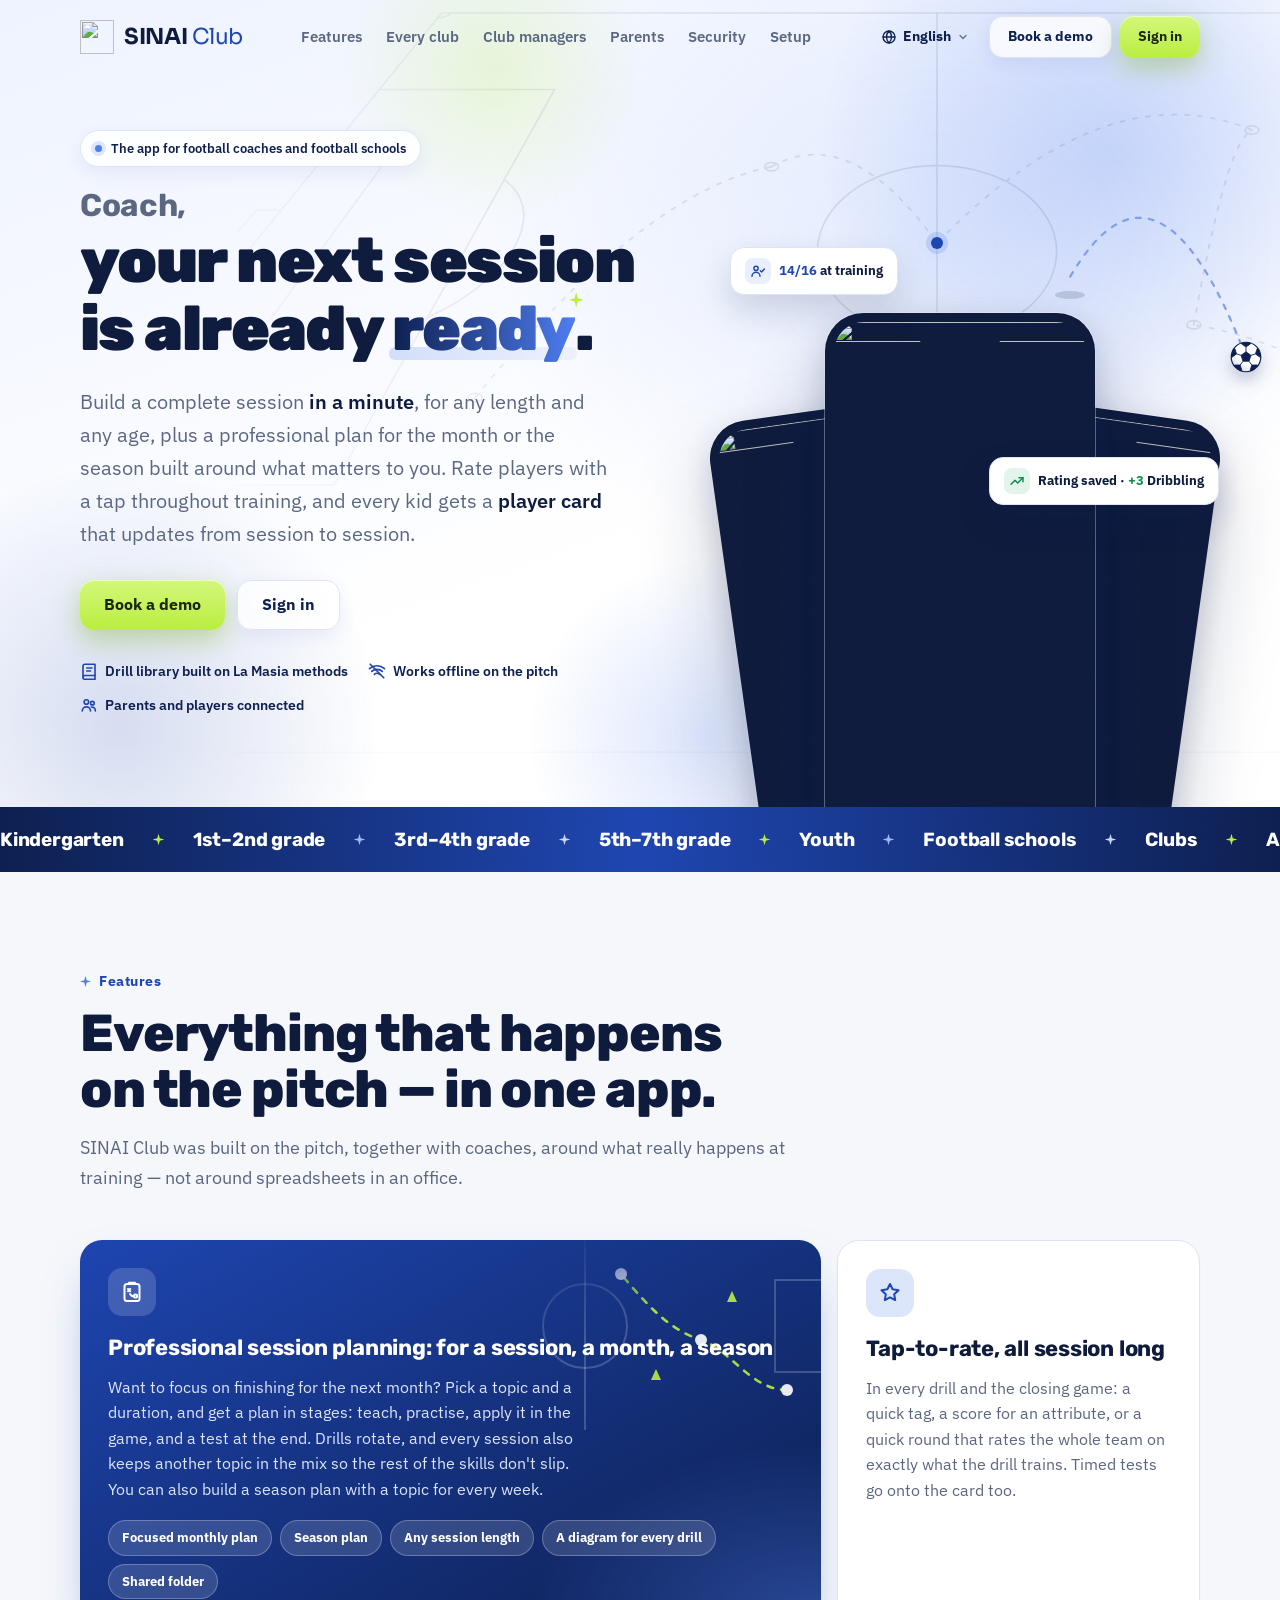
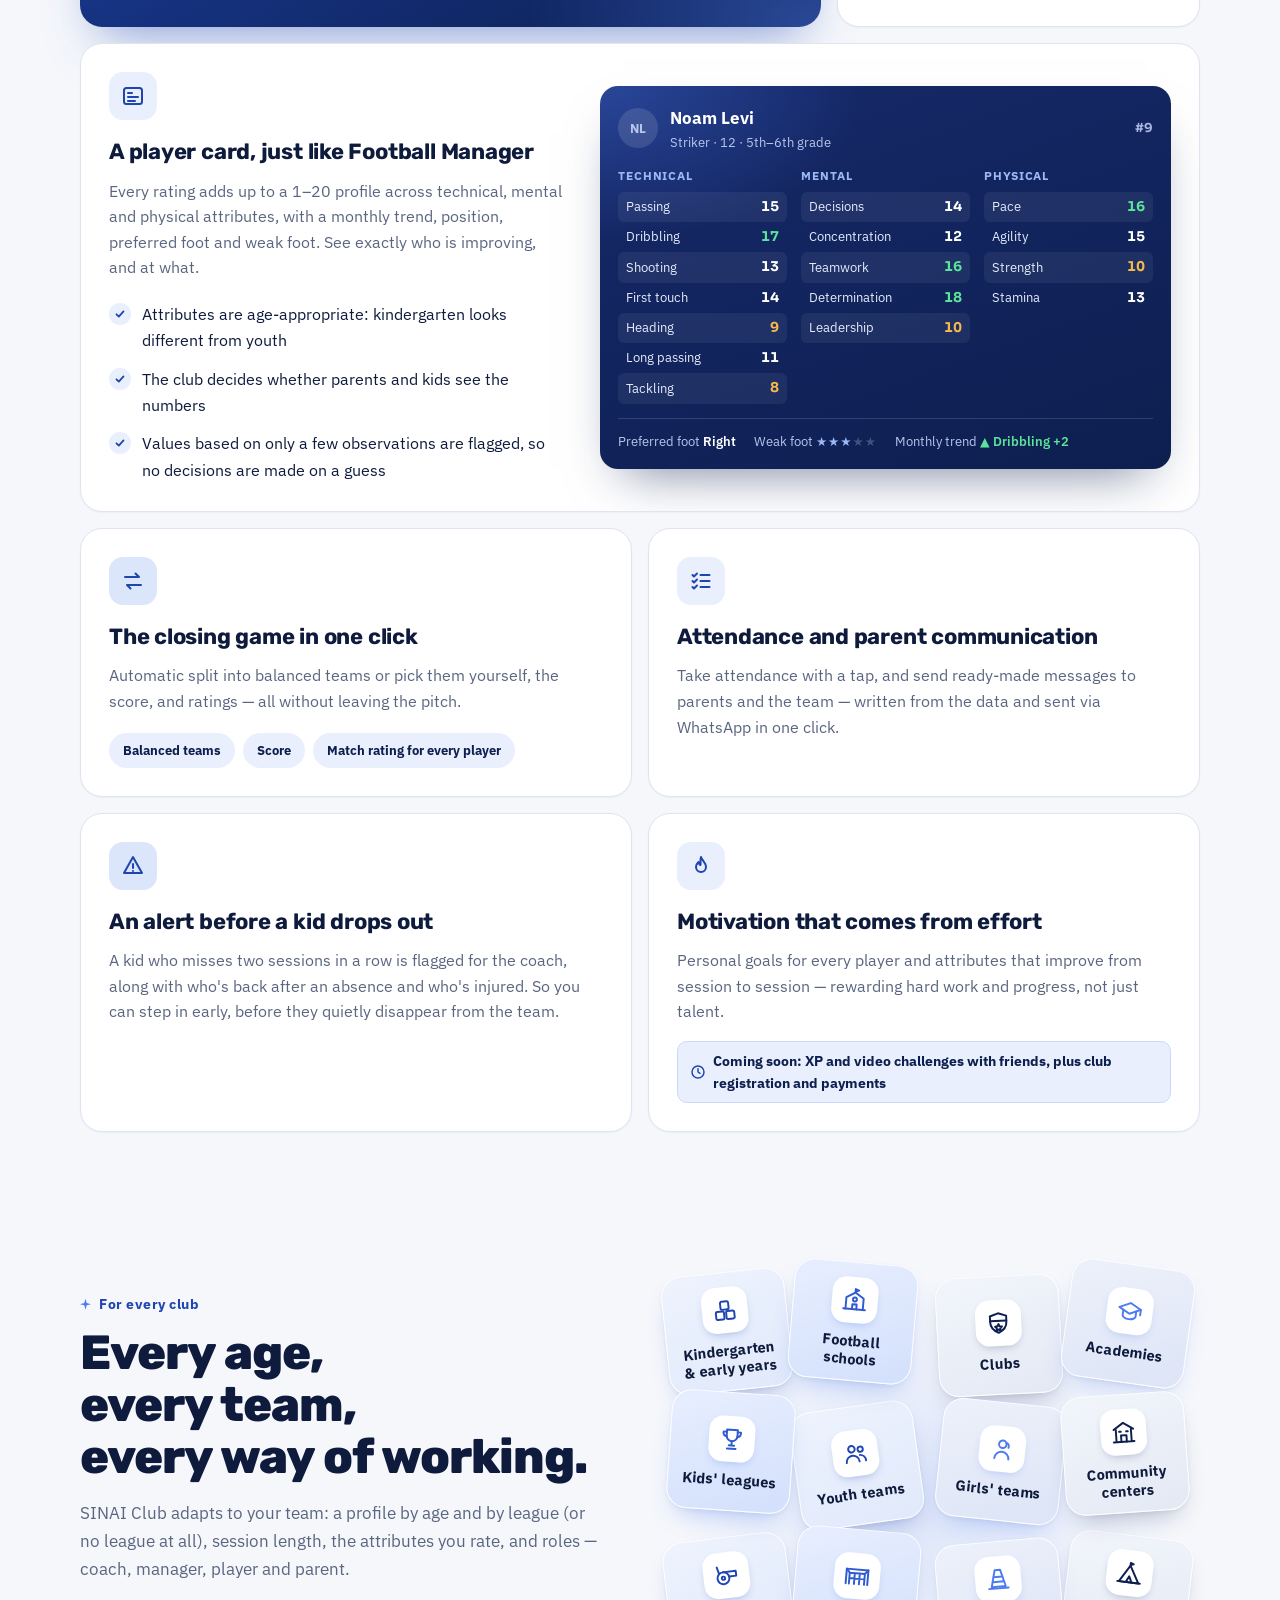
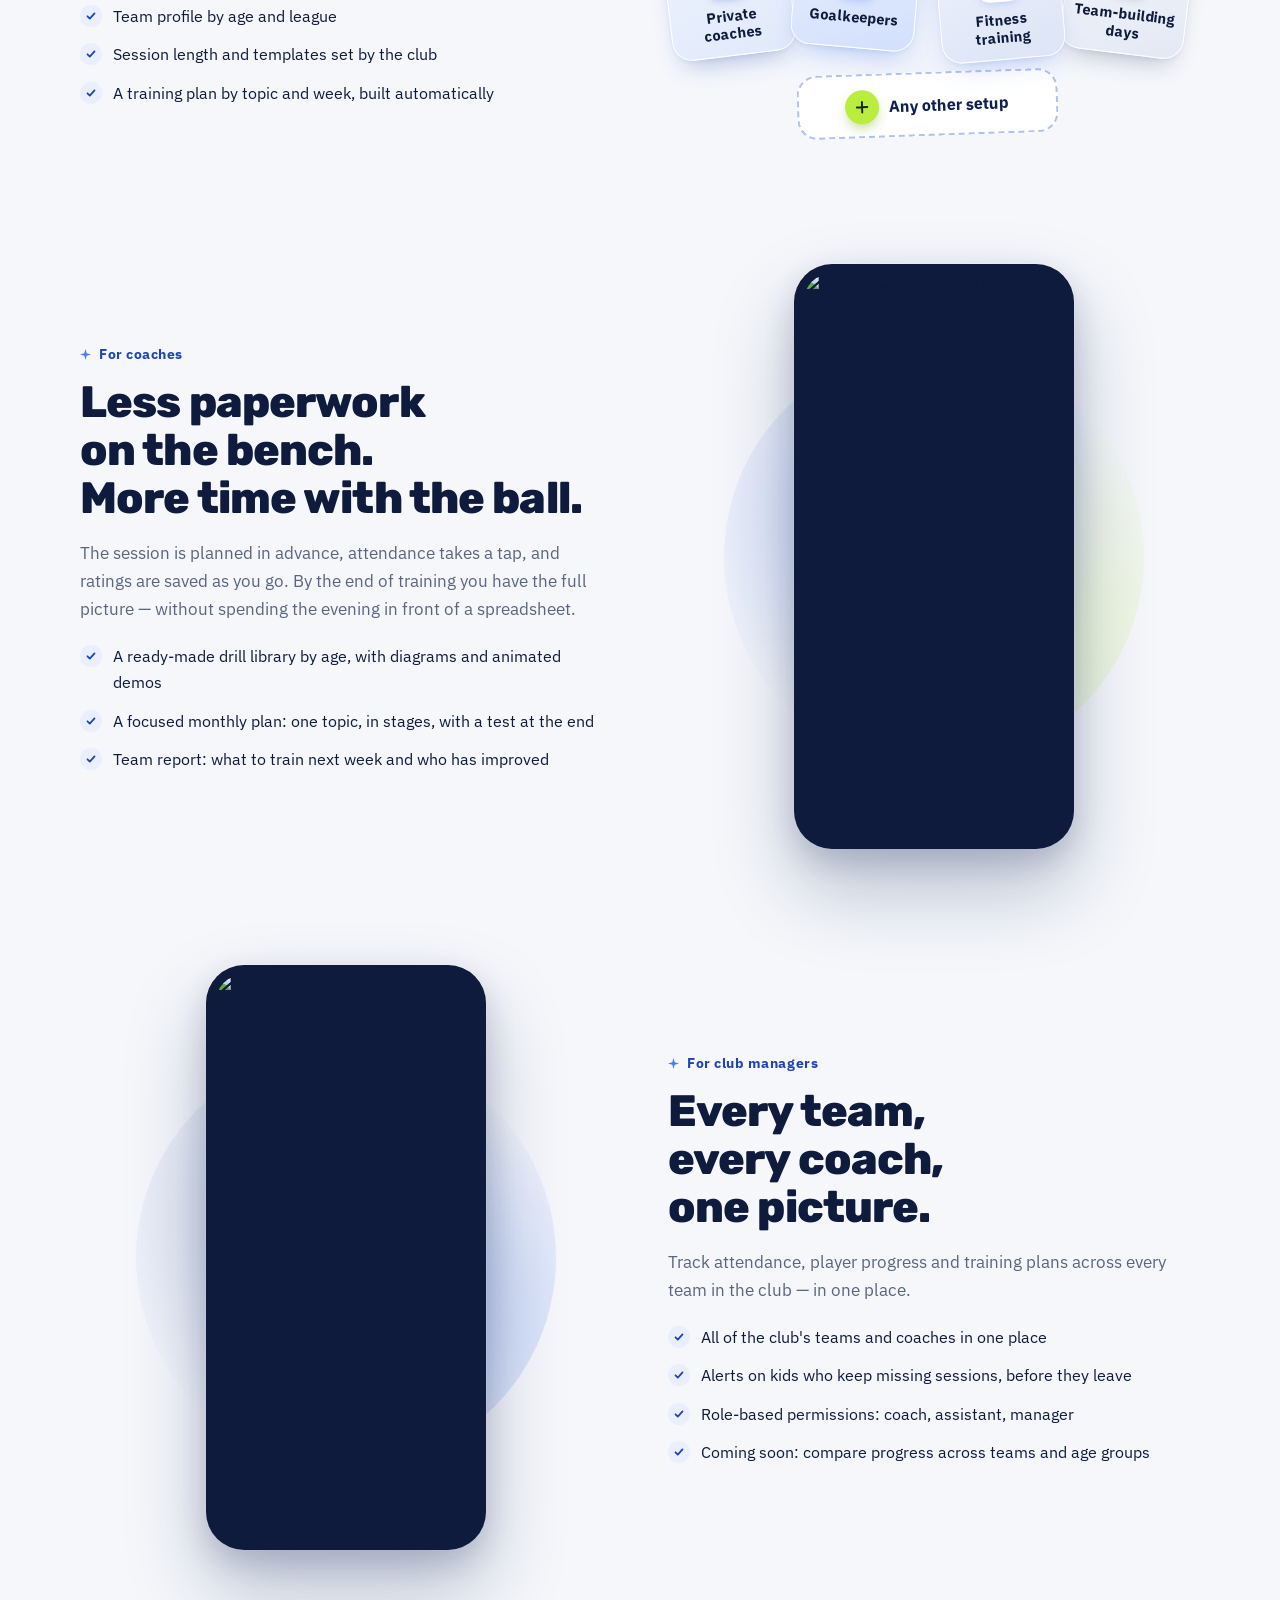
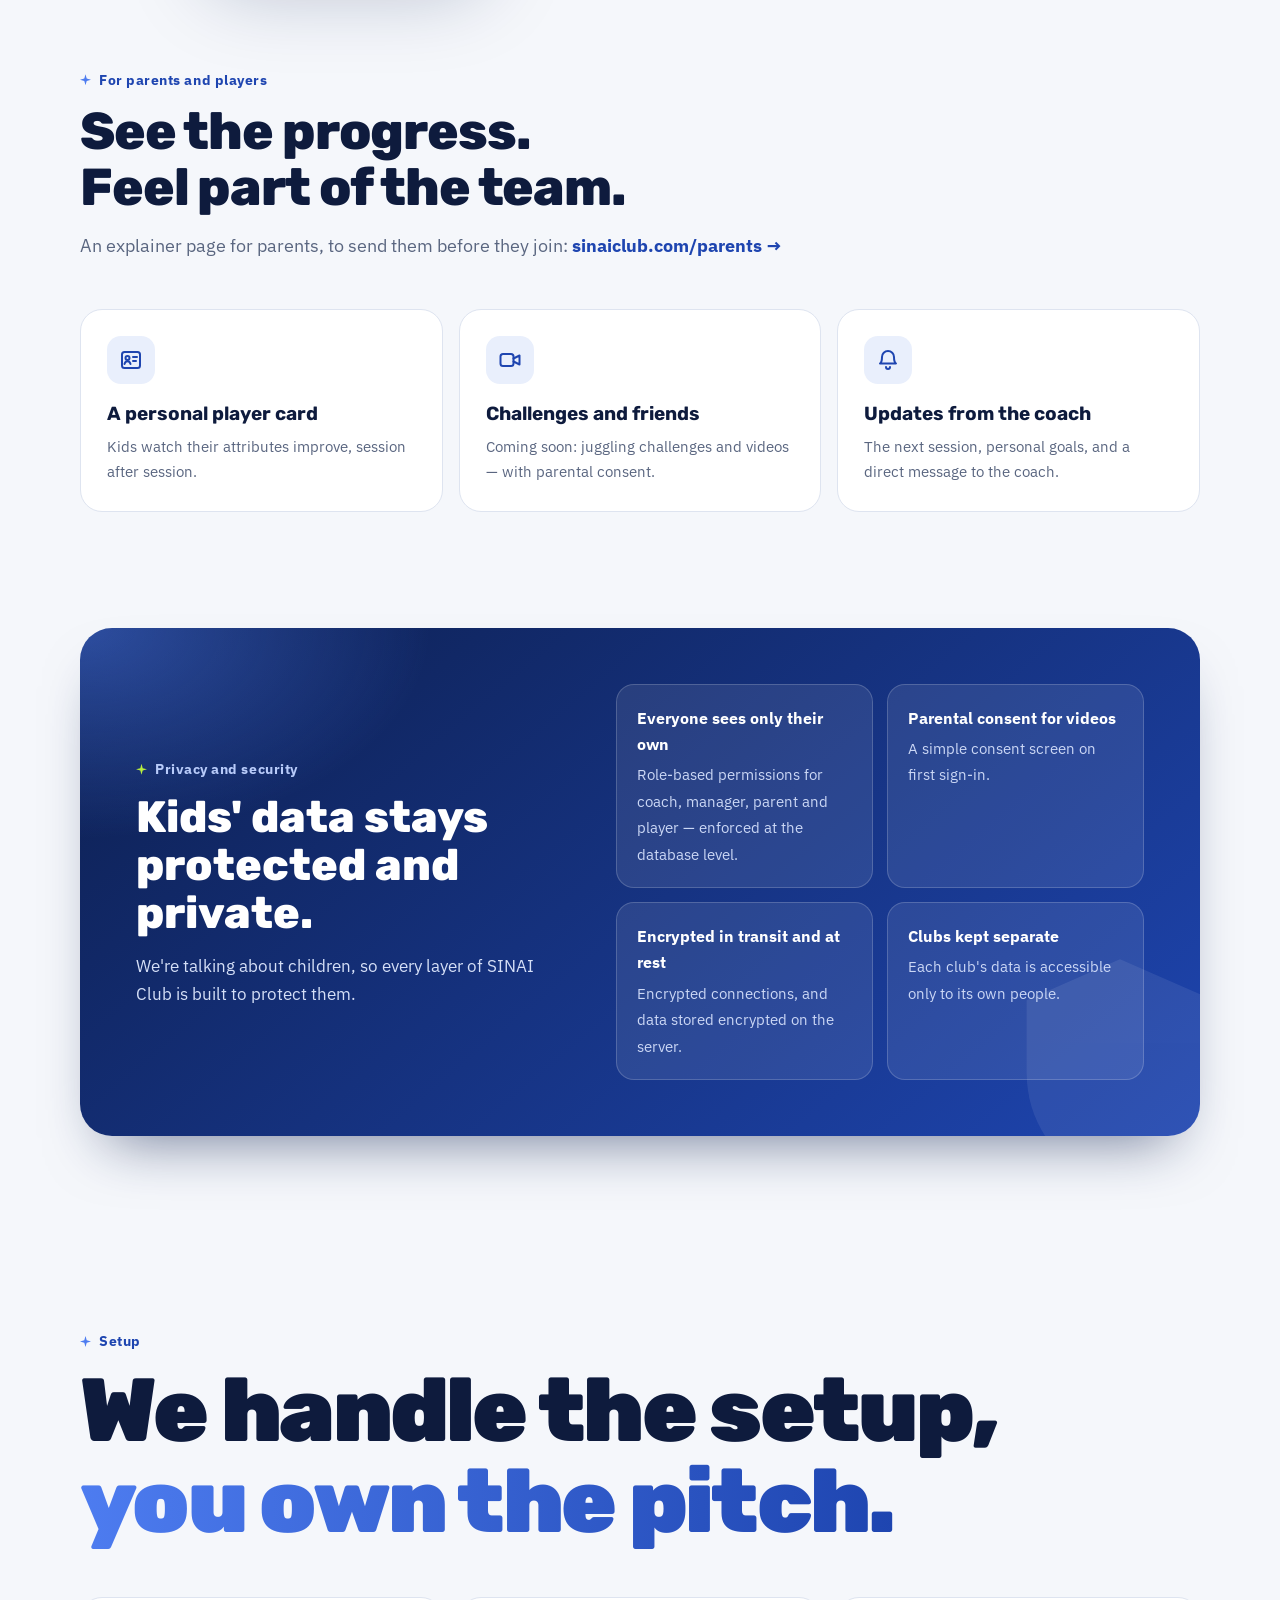
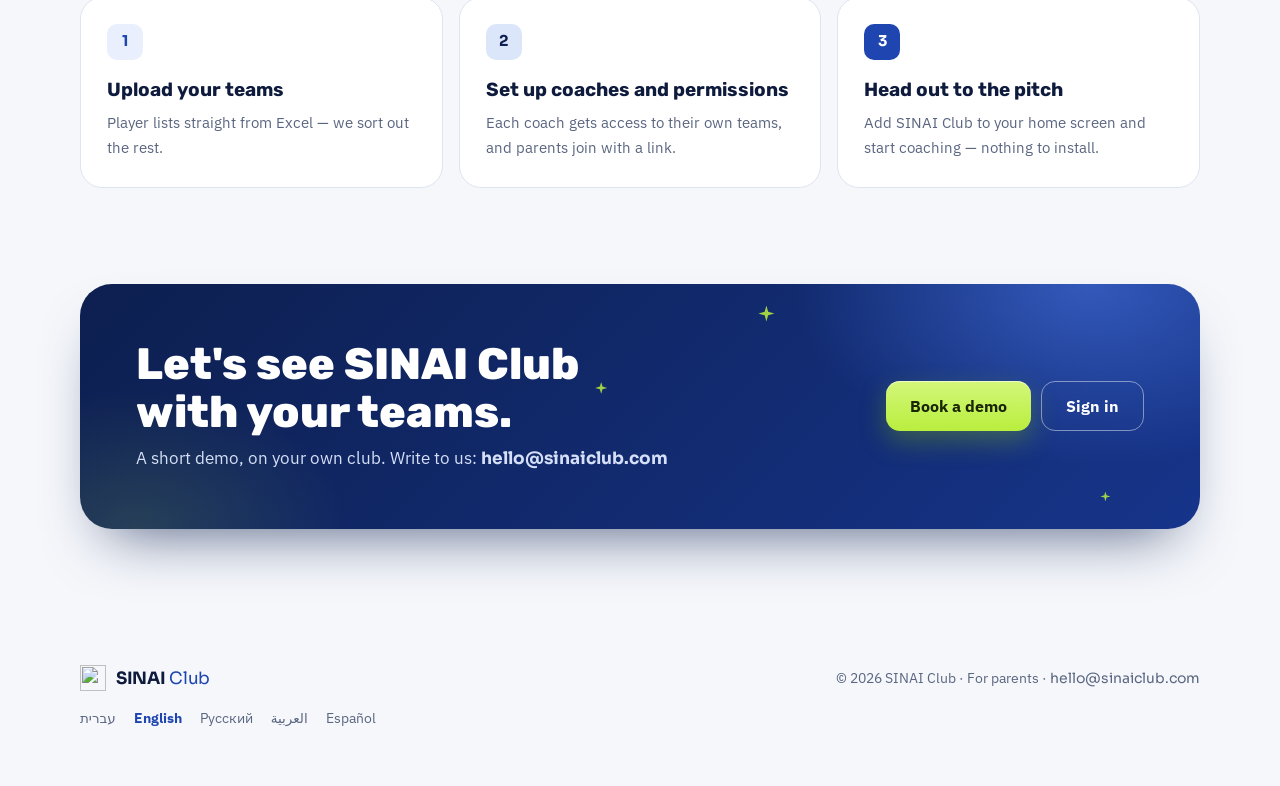
==== index.html @ ce800a6a "Hero: signature pitch background (faint pitch lines + pass arcs, centre-spot focal dot, grain) - ass" ====
<!doctype html>
<html lang="he" dir="rtl">
<head>
<meta charset="utf-8">
<meta name="viewport" content="width=device-width,initial-scale=1,viewport-fit=cover">
<title>SINAI Club — האפליקציה של מאמני הכדורגל</title>
<meta name="description" content="SINAI Club למאמני כדורגל, בתי ספר לכדורגל ומועדונים: אימון מלא בדקה, תוכנית מקצועית לחודש או לעונה, דירוג שחקנים בהקשה לאורך כל האימון וכרטיס שחקן בסגנון Football Manager.">
<meta name="theme-color" content="#1E45B0">
<link rel="alternate" hreflang="he" href="https://sinaiclub.com/">
<link rel="alternate" hreflang="en" href="https://sinaiclub.com/en/">
<link rel="alternate" hreflang="ru" href="https://sinaiclub.com/ru/">
<link rel="alternate" hreflang="ar" href="https://sinaiclub.com/ar/">
<link rel="alternate" hreflang="es" href="https://sinaiclub.com/es/">
<link rel="alternate" hreflang="x-default" href="https://sinaiclub.com/">
<link rel="icon" type="image/svg+xml" href="assets/icon.svg">
<link rel="icon" type="image/png" sizes="32x32" href="assets/favicon-32.png">
<link rel="apple-touch-icon" href="assets/apple-touch-icon.png">
<meta property="og:title" content="SINAI Club — האפליקציה של מאמני הכדורגל">
<meta property="og:description" content="אימון מלא בדקה ותוכנית מקצועית לחודש או לעונה, דירוג שחקנים בהקשה לאורך כל האימון, וכרטיס שחקן בסגנון Football Manager — באפליקציה אחת שעובדת גם במגרש.">
<meta property="og:image" content="https://sinaiclub.com/assets/apple-touch-icon.png">
<meta property="og:url" content="https://sinaiclub.com/">
<meta property="og:locale" content="he_IL">
<meta property="og:locale:alternate" content="en_US">
<meta property="og:locale:alternate" content="ru_RU">
<meta property="og:locale:alternate" content="ar_AR">
<meta property="og:locale:alternate" content="es_ES">
<script>
/* returning users go straight into the app */
(function(){try{
  if(location.hash==='#site')return;
  /* links made by the app before it moved to /app/ (parent invites ?t=…, password-reset / sign-in links) keep working */
  if(/[?&]t=/.test(location.search)||/(access_token|type=recovery|error_code)=?/.test(location.hash)){window.__scApp=1;location.replace('/app/'+location.search+location.hash);return;}
  var s=window.matchMedia&&window.matchMedia('(display-mode: standalone)').matches;
  /* the key the app's login (Supabase) keeps while someone is signed in */
  if(s||localStorage.getItem('sb-eidcnukgvmdgwmbewfgb-auth-token')||localStorage.getItem('sc.dev')){window.__scApp=1;location.replace('/app/');}
}catch(e){}})();
document.documentElement.className+=' js';
</script>
<script id="lang-auto">
/* language: a saved choice (sg-lang) wins; otherwise the first supported browser language, with English in Israel shown in Hebrew; no match → Hebrew in Israel, English elsewhere (skipped when already heading into the app) */
if(!window.__scApp)(function(H,P){var s=null;try{s=localStorage.getItem('sg-lang')}catch(e){}function il(){try{return Intl.DateTimeFormat().resolvedOptions().timeZone==='Asia/Jerusalem'}catch(e){return false}}function pick(){var ls=navigator.languages||[navigator.language||''];for(var i=0;i<ls.length;i++){var c=(ls[i]||'').slice(0,2).toLowerCase();if(c==='iw')c='he';if(P[c])return(c==='en'&&il())?'he':c}return il()?'he':'en'}var w=(s&&P[s])?s:pick();if(w!==H)location.replace(P[w]+location.search+location.hash)})('he',{he:'/',en:'/en/',ru:'/ru/',ar:'/ar/',es:'/es/'});
</script>
<link rel="preconnect" href="https://fonts.googleapis.com">
<link rel="preconnect" href="https://fonts.gstatic.com" crossorigin>
<link rel="stylesheet" href="https://fonts.googleapis.com/css2?family=IBM+Plex+Sans+Hebrew:wght@400;500;600;700&family=Rubik:wght@500;700;800;900&family=Sora:wght@400;700&display=swap">
<style>
/* Team Blue: light hero with a pass-and-settle football over faint pitch lines → navy marquee → light bento → tossed team tiles → deep-blue security → navy close with lime CTA */
:root{
 --deep:#0D1F4F;--pri:#1E45B0;--bri:#4D7CF0;--tint:#E9EFFC;--sky:#DCE6FB;
 --lime:#B9EE3E;--lime-ink:#1A2606;--lime-d:#8FC21E;
 --up:#138A4E;
 --bg:#F5F7FB;--sur:#fff;--line:#DEE4F0;--head:#0E1B3D;--ink:#0E1B3D;--mut:#5A6680;
 --star:polygon(50% 0,61% 39%,100% 50%,61% 61%,50% 100%,39% 61%,0 50%,39% 39%);
 --display:'Rubik','IBM Plex Sans Hebrew',system-ui,sans-serif;--body:'IBM Plex Sans Hebrew',system-ui,sans-serif;--brand:'Sora',system-ui,sans-serif;
}
*{box-sizing:border-box}
html{scroll-behavior:smooth;overflow-x:clip}
body{margin:0;background:var(--bg);color:var(--ink);font-family:var(--body);line-height:1.65;-webkit-font-smoothing:antialiased;overflow-x:clip}
a{color:inherit;text-decoration:none}
img{max-width:100%}
.wrap{max-width:1160px;margin:0 auto;padding-inline:20px}
h1,h2,h3{font-family:var(--display);text-wrap:balance;margin:0;color:var(--head)}
.brand{display:inline-flex;align-items:center;gap:10px;direction:ltr}
.brand img{width:34px;height:34px}
.word{font-family:var(--brand);font-size:22px;letter-spacing:-.3px;line-height:1;color:var(--head);white-space:nowrap}
.word b{font-weight:700}.word span{font-weight:400;color:var(--pri)}
/* buttons */
.btn{position:relative;overflow:hidden;display:inline-flex;align-items:center;justify-content:center;gap:8px;height:50px;padding:0 24px;border-radius:14px;font-weight:700;font-size:15.5px;border:none;cursor:pointer;transition:transform .18s,box-shadow .18s,background .18s;font-family:var(--body);white-space:nowrap}
.btn:hover{transform:translateY(-2px)}
.btn:focus-visible{outline:3px solid var(--bri);outline-offset:3px}
.btn-lime{background:linear-gradient(180deg,#D3F77A,var(--lime));color:var(--lime-ink);box-shadow:0 10px 26px rgba(120,170,20,.38),inset 0 1px 0 rgba(255,255,255,.6)}
.btn-lime:hover{box-shadow:0 14px 32px rgba(120,170,20,.48),inset 0 1px 0 rgba(255,255,255,.6)}
.btn-lime::after{content:"";position:absolute;top:0;bottom:0;width:46%;left:-60%;background:linear-gradient(100deg,transparent,rgba(255,255,255,.7),transparent);transform:skewX(-18deg);animation:sheen 4.6s ease-in-out 1.2s infinite}
@keyframes sheen{0%{left:-60%}28%,100%{left:130%}}
.btn-ghost{background:rgba(255,255,255,.78);color:var(--deep);border:1px solid var(--line);box-shadow:0 6px 18px rgba(30,69,176,.08);backdrop-filter:blur(6px)}
.btn-ghost:hover{border-color:#BFCDEB}
.btn-pri{background:var(--pri);color:#fff;box-shadow:0 8px 20px rgba(30,69,176,.3)}
.btn-line{background:transparent;color:#fff;border:1px solid rgba(255,255,255,.45)}
.btn-line:hover{background:rgba(255,255,255,.1)}
/* nav */
nav{position:absolute;top:0;left:0;right:0;z-index:30}
nav .wrap{display:flex;align-items:center;justify-content:space-between;height:74px;gap:16px}
.links{display:flex;gap:24px;font-size:14.5px;font-weight:600;color:var(--mut)}
.links a{transition:color .15s;white-space:nowrap}.links a:hover{color:var(--pri)}
nav .btn{height:42px;padding:0 18px;font-size:14px}
/* hero */
.hero{position:relative;background:linear-gradient(160deg,#EEF3FF 0%,#FFFFFF 62%);color:var(--ink);padding:130px 0 0;overflow:hidden;isolation:isolate}
.blob{position:absolute;border-radius:50%;pointer-events:none;z-index:0;will-change:transform}
.blob.k1{width:620px;height:620px;left:-140px;top:-160px;background:radial-gradient(circle,rgba(77,124,240,.26),rgba(77,124,240,0) 66%);animation:driftA 22s ease-in-out infinite alternate}
.blob.k2{width:560px;height:560px;right:-160px;bottom:-200px;background:radial-gradient(circle,rgba(30,69,176,.18),rgba(30,69,176,0) 66%);animation:driftB 26s ease-in-out infinite alternate}
.blob.k3{width:380px;height:380px;left:30%;bottom:-120px;background:radial-gradient(circle,rgba(77,124,240,.2),rgba(77,124,240,0) 66%);animation:driftC 19s ease-in-out infinite alternate}
.blob.k4{width:320px;height:320px;right:26%;top:-90px;background:radial-gradient(circle,rgba(185,238,62,.2),rgba(185,238,62,0) 66%);animation:driftB 24s ease-in-out infinite alternate-reverse}
@keyframes driftA{to{transform:translate(120px,80px) scale(1.12)}}
@keyframes driftB{to{transform:translate(-110px,-70px) scale(1.08)}}
@keyframes driftC{to{transform:translate(90px,-90px) scale(1.15)}}
.fx{position:absolute;inset:0;pointer-events:none;z-index:1;overflow:hidden}
.hero .wrap{position:relative;z-index:2;display:grid;grid-template-columns:1.12fr .88fr;gap:30px;align-items:end}
.eyebrow{display:inline-flex;align-items:center;gap:9px;background:rgba(255,255,255,.85);border:1px solid var(--line);color:var(--deep);font-weight:600;font-size:13px;padding:7px 14px;border-radius:99px;box-shadow:0 6px 18px rgba(30,69,176,.08)}
.eyebrow i{width:7px;height:7px;border-radius:50%;background:var(--bri);box-shadow:0 0 0 4px rgba(77,124,240,.18);flex:none}
.hero h1{font-size:clamp(30px,4.9vw,64px);line-height:1.08;letter-spacing:-.025em;font-weight:900;margin:22px 0 20px}
.hero h1 .l1{display:block;font-size:.5em;font-weight:700;color:var(--mut);letter-spacing:-.01em;margin-bottom:.12em}
.hero h1 .l2{display:block;white-space:nowrap}
.hero h1 em{font-style:normal;position:relative;white-space:nowrap;display:inline-block;background:linear-gradient(90deg,var(--deep),var(--bri));-webkit-background-clip:text;background-clip:text;color:transparent;padding-bottom:.04em}
.hero h1 em::after{content:"";position:absolute;inset-inline:-.04em;bottom:.08em;height:.2em;background:linear-gradient(90deg,#C9D7F8,var(--tint));opacity:.8;border-radius:6px;z-index:-1}
.hero h1 em::before{content:"";position:absolute;width:.24em;height:.24em;top:-.04em;left:-.14em;background:var(--lime);clip-path:var(--star);animation:tw 2.4s ease-in-out infinite}
.lead{font-size:clamp(17px,1.6vw,20px);color:var(--mut);max-width:540px;margin:0 0 30px}
.lead b{color:var(--head);font-weight:600}
.ctas{display:flex;gap:12px;flex-wrap:wrap}
.hero-copy{padding-bottom:90px;min-width:0}
.trust{display:flex;gap:12px 20px;flex-wrap:wrap;margin-top:30px;color:var(--deep);font-size:13.5px;font-weight:600}
.trust span{display:inline-flex;align-items:center;gap:7px}
.phones{position:relative;height:600px;min-width:0}
.phone{position:absolute;width:250px;border-radius:38px;padding:9px;background:var(--head);box-shadow:0 40px 80px rgba(13,31,79,.26),0 12px 30px rgba(13,31,79,.16),0 0 0 1px rgba(255,255,255,.4)}
.phone img{display:block;width:100%;border-radius:30px;aspect-ratio:390/844;object-fit:cover;object-position:top}
.phone::before{content:"";position:absolute;top:17px;left:50%;transform:translateX(-50%);width:80px;height:20px;border-radius:12px;background:var(--head);z-index:2}
.p1{left:50%;transform:translateX(-50%);bottom:-70px;z-index:3;width:270px}
.p2{left:4%;bottom:-120px;transform:rotate(-8deg);z-index:2}
.p3{right:2%;bottom:-120px;transform:rotate(8deg);z-index:2}
.tag{position:absolute;z-index:4;background:#fff;color:var(--head);border-radius:14px;padding:10px 14px;box-shadow:0 16px 34px rgba(13,31,79,.16);border:1px solid var(--line);font-size:13px;font-weight:700;display:flex;align-items:center;gap:8px;white-space:nowrap;animation:bob 6s ease-in-out infinite}
.tag .ti{width:26px;height:26px;border-radius:8px;display:flex;align-items:center;justify-content:center;flex:none}
.tag b{color:var(--pri)}.tag b.up{color:var(--up)}
.t1{top:40px;right:2%}.t2{top:250px;left:-4%;animation-delay:-3s}
@keyframes bob{50%{transform:translateY(-8px)}}
/* the pass: a ball arcs along a dashed route and settles */
.pass{position:absolute;z-index:5;left:-13%;top:-34px;width:240px;height:200px;pointer-events:none;transform-origin:0 0}
.pass svg.route{position:absolute;inset:0;width:240px;height:200px;overflow:visible}
.route .dash{fill:none;stroke:#7F9DE6;stroke-width:2.2;stroke-dasharray:5 8;stroke-linecap:round}
.route .trace{fill:none;stroke:var(--bri);stroke-width:2.6;stroke-linecap:round;stroke-dasharray:100;stroke-dashoffset:100;opacity:0;animation:trace 8s ease-in-out infinite}
.route .land{fill:rgba(13,31,79,.16);transform-box:fill-box;transform-origin:center;animation:land 8s ease-in-out infinite}
.route .stk{stroke:var(--lime-d);stroke-width:3;stroke-linecap:round;opacity:0}
.route .s1{animation:streak1 8s ease-out infinite}
.route .s2{animation:streak2 8s ease-out infinite}
.ball{position:absolute;left:0;top:0;width:34px;height:34px;offset-path:path('M16 184 Q 104 -46 192 104');offset-rotate:0deg;offset-distance:0%;animation:fly 8s infinite;filter:drop-shadow(0 8px 8px rgba(13,31,79,.22))}
.ball .bi{width:100%;height:100%;animation:spin 8s infinite}
.ball svg{display:block;width:100%;height:100%}
@keyframes fly{
 0%{offset-distance:0%;opacity:0;animation-timing-function:cubic-bezier(.33,.08,.42,1)}
 5%{opacity:1}
 52%{offset-distance:100%;opacity:1}
 88%{offset-distance:100%;opacity:1}
 96%,100%{offset-distance:100%;opacity:0}
}
@keyframes spin{
 0%{transform:rotate(0) translateY(0);animation-timing-function:cubic-bezier(.33,.08,.42,1)}
 52%{transform:rotate(-560deg) translateY(0);animation-timing-function:ease-out}
 58%{transform:rotate(-600deg) translateY(-12px);animation-timing-function:ease-in}
 64%{transform:rotate(-620deg) translateY(0);animation-timing-function:ease-out}
 68%{transform:rotate(-630deg) translateY(-4px);animation-timing-function:ease-in}
 72%,100%{transform:rotate(-636deg) translateY(0)}
}
@keyframes trace{0%{stroke-dashoffset:100;opacity:0;animation-timing-function:cubic-bezier(.33,.08,.42,1)}5%{opacity:.85}52%{stroke-dashoffset:0;opacity:.85}86%{opacity:.6}96%,100%{stroke-dashoffset:0;opacity:0}}
@keyframes land{0%,48%{transform:scale(.3);opacity:0}54%{transform:scale(1);opacity:1}58%{transform:scale(.75)}64%{transform:scale(1)}88%{opacity:1}96%,100%{transform:scale(1);opacity:0}}
@keyframes streak1{0%{opacity:0}3%{opacity:1}14%,100%{opacity:0}}
@keyframes streak2{0%,51%{opacity:0}54%{opacity:1}66%,100%{opacity:0}}
.sp{position:absolute;left:0;top:0;width:var(--s,10px);height:var(--s,10px);margin:calc(var(--s,10px)/-2) 0 0 calc(var(--s,10px)/-2);background:var(--c,var(--lime));opacity:0}
.sp.st{clip-path:var(--star)}
.sp.dot{border-radius:50%}
.burst .sp{animation:pop2 1.3s ease-out forwards}
@keyframes pop2{0%{opacity:0;transform:translate(0,0) scale(.2)}25%{opacity:1;transform:translate(calc(var(--dx)*.45),calc(var(--dy)*.45)) scale(1.1) rotate(40deg)}100%{opacity:0;transform:translate(var(--dx),var(--dy)) scale(.3) rotate(120deg)}}
@keyframes tw{0%,100%{transform:scale(.7) rotate(0);opacity:.7}50%{transform:scale(1.15) rotate(45deg);opacity:1}}
/* audiences marquee */
.ind{background:linear-gradient(90deg,var(--deep),var(--pri) 50%,var(--deep));color:#fff;overflow:hidden;padding:17px 0;position:relative}
.marq{display:flex;width:max-content;animation:marq 48s linear infinite;font-family:var(--display);font-weight:700;font-size:19px;letter-spacing:-.01em}
.marq span{display:inline-flex;align-items:center;gap:30px;padding-inline-end:30px;white-space:nowrap}
.marq span::after{content:"";width:9px;height:9px;background:var(--lime);clip-path:var(--star);transform:scale(1.3)}
.marq span:nth-child(3n+2)::after{background:#9DB8F7}
.marq span:nth-child(3n)::after{background:#C9D7F8}
@keyframes marq{to{transform:translateX(50%)}}
/* sections */
section{padding:96px 0}
.sh{max-width:720px;margin:0 0 48px}
.sh.c{text-align:center;margin-inline:auto}
.kicker{display:inline-flex;align-items:center;gap:8px;color:var(--pri);font-weight:700;font-size:13.5px;letter-spacing:.04em;margin-bottom:12px}
.kicker::before{content:"";width:11px;height:11px;background:var(--bri);clip-path:var(--star);animation:tw 3s ease-in-out infinite}
.sh h2{font-size:clamp(32px,4.4vw,52px);line-height:1.08;letter-spacing:-.022em;font-weight:800;margin-bottom:16px}
.sh p{color:var(--mut);font-size:18px;margin:0}
/* bento */
.bento{display:grid;grid-template-columns:repeat(6,1fr);gap:16px}
.b{background:var(--sur);border:1px solid var(--line);border-radius:22px;padding:28px;position:relative;overflow:hidden;min-width:0;transition:transform .25s,box-shadow .25s;box-shadow:0 1px 2px rgba(13,31,79,.04)}
.b:hover{transform:translateY(-4px);box-shadow:0 22px 44px -18px rgba(30,69,176,.28)}
.b h3{font-size:22px;letter-spacing:-.01em;margin:14px 0 8px;font-weight:700}
.b p{margin:0;color:var(--mut);font-size:15.5px}
.b .ic{width:48px;height:48px;border-radius:14px;background:var(--tint);display:flex;align-items:center;justify-content:center}
.b .ic.sky{background:var(--sky)}
.b.w4{grid-column:span 4}.b.w2{grid-column:span 2}.b.w3{grid-column:span 3}
.b.feature{background:radial-gradient(420px 260px at 0% 100%,rgba(77,124,240,.45),transparent 70%),linear-gradient(150deg,var(--pri),var(--deep));color:#fff;border:none;box-shadow:0 24px 50px -20px rgba(30,69,176,.55)}
.b.feature h3{color:#fff}
.b.feature p{color:#DCE5FA}.b.feature .ic{background:rgba(255,255,255,.16)}
.pills{display:flex;gap:8px;flex-wrap:wrap;margin-top:18px;position:relative;z-index:1}
.pill{background:rgba(255,255,255,.12);border:1px solid rgba(255,255,255,.2);border-radius:99px;padding:6px 13px;font-size:13px;font-weight:700}
.b .pill{background:var(--tint);border-color:transparent;color:var(--deep)}
.b.feature .pill{background:rgba(255,255,255,.14);border-color:rgba(255,255,255,.26);color:#fff}
/* language switch */
.lang{display:inline-flex;align-items:center;gap:6px;height:42px;padding:0 12px;border-radius:12px;font-size:14px;font-weight:700;color:var(--deep);white-space:nowrap;transition:color .15s,background .15s}
.lang:hover{color:var(--pri);background:rgba(255,255,255,.7)}
.lang svg{flex:none}
.mini-pitch{position:absolute;left:0;top:0;width:300px;height:190px;opacity:.9;-webkit-mask-image:linear-gradient(200deg,transparent 0%,#000 40%);mask-image:linear-gradient(200deg,transparent 0%,#000 40%)}
.mini-pitch .ln{fill:none;stroke:rgba(255,255,255,.22);stroke-width:2}
.mini-pitch .run{fill:none;stroke:var(--lime);stroke-width:2.6;stroke-dasharray:6 8;stroke-linecap:round}
.mini-pitch .pl{fill:#fff}
.mini-pitch .cn{fill:var(--lime)}
.b.feature>*:not(.mini-pitch){position:relative;z-index:1}
.soon{display:inline-flex;align-items:center;gap:7px;margin-top:16px;background:var(--tint);color:var(--deep);border:1px solid #C9D7F8;border-radius:10px;padding:8px 12px;font-size:13.5px;font-weight:700}
.soon svg{flex:none}
.attr{margin-top:18px;border:1px solid var(--line);border-radius:14px;padding:12px 14px;display:grid;gap:9px;font-size:13.5px}
.attr div{display:grid;grid-template-columns:62px 1fr 26px 30px;align-items:center;gap:10px;font-variant-numeric:tabular-nums}
.attr .lb{color:var(--head);font-weight:600}
.attr .bar{height:8px;border-radius:99px;background:var(--tint);overflow:hidden}
.attr .bar i{display:block;height:100%;border-radius:99px;background:linear-gradient(270deg,var(--bri),var(--pri))}
.attr .v{font-family:var(--brand);font-weight:700;color:var(--head);text-align:center}
.attr .d{font-family:var(--brand);font-weight:700;color:var(--up);font-size:12.5px;direction:ltr;text-align:right}
/* fit + tossed tiles */
.fit{display:grid;grid-template-columns:1fr 1.05fr;gap:56px;align-items:center}
.fit h2{font-size:clamp(30px,4vw,48px);line-height:1.08;letter-spacing:-.02em;font-weight:800;margin-bottom:16px}
.toss{position:relative;display:grid;grid-template-columns:repeat(4,minmax(0,1fr));gap:14px 12px;padding:18px 6px}
.toss::before{content:"";position:absolute;inset:6% 4%;border-radius:40px;background:radial-gradient(closest-side,rgba(77,124,240,.14),transparent);z-index:-1}
.tile{transform:translate(var(--jx,0),var(--jy,0)) rotate(var(--r,0deg));z-index:var(--z,1);position:relative}
.face{height:100%;min-height:118px;display:flex;flex-direction:column;align-items:center;justify-content:center;gap:9px;text-align:center;padding:14px 8px 12px;border-radius:20px;background:var(--tb,var(--tint));border:1px solid rgba(255,255,255,.9);box-shadow:0 14px 26px -12px var(--tsh,rgba(30,69,176,.4)),0 2px 4px rgba(13,31,79,.05);font-weight:700;font-size:14.5px;line-height:1.25;color:var(--head);transition:transform .25s cubic-bezier(.3,1.6,.5,1),box-shadow .25s}
.face:hover{transform:translateY(-7px) rotate(calc(var(--r,0deg) * -.6)) scale(1.04);box-shadow:0 24px 34px -14px var(--tsh,rgba(30,69,176,.5))}
.face .ico{width:46px;height:46px;border-radius:14px;background:#fff;display:flex;align-items:center;justify-content:center;box-shadow:0 4px 10px -4px var(--tsh,rgba(30,69,176,.4))}
.face svg{width:26px;height:26px;fill:none;stroke:var(--tc,var(--pri));stroke-width:1.8;stroke-linecap:round;stroke-linejoin:round}
.c-a{--tb:linear-gradient(160deg,#EEF3FD,#E0E9FB);--tc:#1E45B0;--tsh:rgba(30,69,176,.38)}
.c-b{--tb:linear-gradient(160deg,#E7EEFE,#D3E0FC);--tc:#2F5BD0;--tsh:rgba(77,124,240,.42)}
.c-c{--tb:linear-gradient(160deg,#F2F5FB,#E3E9F4);--tc:#0D1F4F;--tsh:rgba(13,31,79,.3)}
.c-d{--tb:linear-gradient(160deg,#EDF1FA,#DCE4F6);--tc:#4D7CF0;--tsh:rgba(77,124,240,.36)}
.tile.more{grid-column:2 / span 2}
.tile.more .face{min-height:64px;flex-direction:row;background:#fff;border:2px dashed #AFC2EE;color:var(--deep);font-size:16px;box-shadow:none}
.tile.more .ico{width:34px;height:34px;border-radius:50%;background:var(--lime);box-shadow:0 6px 14px -4px rgba(120,170,20,.6)}
.tile.more svg{stroke:var(--lime-ink);stroke-width:2.6;width:18px;height:18px}
.js .toss .tile{opacity:0}
.toss.in .tile{animation:toss 1.15s cubic-bezier(.22,.75,.3,1) calc(var(--i,0) * 80ms) both}
@keyframes toss{
 0%{opacity:0;transform:translate(calc(var(--jx,0px) + var(--fx,0px) * .35),calc(var(--jy,0px) - 460px)) rotate(var(--fr,0deg)) scale(1.1)}
 14%{opacity:1}
 60%{transform:translate(var(--jx,0px),calc(var(--jy,0px) + 16px)) rotate(calc(var(--r,0deg) * -.7)) scale(.98)}
 76%{transform:translate(var(--jx,0px),calc(var(--jy,0px) - 10px)) rotate(calc(var(--r,0deg) * 1.3)) scale(1.01)}
 89%{transform:translate(var(--jx,0px),calc(var(--jy,0px) + 3px)) rotate(calc(var(--r,0deg) * .9))}
 100%{opacity:1;transform:translate(var(--jx,0px),var(--jy,0px)) rotate(var(--r,0deg)) scale(1)}
}
.ticks{list-style:none;padding:0;margin:20px 0 0;display:grid;gap:12px}
.ticks li{display:flex;gap:11px;align-items:flex-start;font-size:16px;color:var(--head)}
.ticks li::before{content:"";flex:none;width:22px;height:22px;margin-top:2px;border-radius:50%;background:var(--tint) url("data:image/svg+xml,%3Csvg xmlns='http://www.w3.org/2000/svg' viewBox='0 0 24 24'%3E%3Cpath d='M6 12.5l4 4 8-9' fill='none' stroke='%231E45B0' stroke-width='3' stroke-linecap='round' stroke-linejoin='round'/%3E%3C/svg%3E") center/14px no-repeat}
/* split */
.split{display:grid;grid-template-columns:1fr 1fr;gap:56px;align-items:center}
.split.rev .txt{order:2}
.txt h2{font-size:clamp(30px,3.6vw,44px);line-height:1.1;letter-spacing:-.02em;font-weight:800;margin-bottom:16px}
.txt p{color:var(--mut);font-size:17px;margin:0}
.shot{display:flex;justify-content:center;position:relative}
.shot .phone{position:relative;width:280px}
.shot::before{content:"";position:absolute;width:420px;height:420px;max-width:110%;border-radius:50%;background:radial-gradient(circle at 40% 40%,rgba(77,124,240,.28),transparent 62%),radial-gradient(circle at 70% 70%,rgba(185,238,62,.22),transparent 58%);top:50%;left:50%;transform:translate(-50%,-50%)}
.split.rev .shot::before{background:radial-gradient(circle at 40% 40%,rgba(30,69,176,.18),transparent 62%),radial-gradient(circle at 70% 65%,rgba(77,124,240,.3),transparent 58%)}
/* parents */
.par{display:grid;grid-template-columns:repeat(3,1fr);gap:16px}
.pc{background:#fff;border:1px solid var(--line);border-radius:22px;padding:26px;transition:transform .25s,box-shadow .25s}
.pc:hover{transform:translateY(-4px);box-shadow:0 20px 40px -18px rgba(30,69,176,.3)}
.pc .ic{width:48px;height:48px;border-radius:14px;background:var(--tint);display:flex;align-items:center;justify-content:center;margin-bottom:14px}
.pc h3{font-size:19px;margin-bottom:6px}.pc p{margin:0;color:var(--mut);font-size:15px}
/* security */
.sec{background:radial-gradient(500px 300px at 100% 0%,rgba(77,124,240,.5),transparent 70%),linear-gradient(140deg,var(--deep) 0%,var(--pri) 100%);color:#fff;border-radius:32px;padding:56px;display:grid;grid-template-columns:.9fr 1.1fr;gap:48px;align-items:center;position:relative;overflow:hidden;box-shadow:0 30px 60px -28px rgba(13,31,79,.6)}
.sec h2{font-size:clamp(30px,3.6vw,44px);line-height:1.1;font-weight:800;margin:0 0 14px;color:#fff}
.sec p{color:#D5DFF7;margin:0;font-size:17px}
.sec .kicker{color:#B8CBFA}.sec .kicker::before{background:var(--lime)}
.sec>div{position:relative;z-index:1}.sec .grid{display:grid;grid-template-columns:1fr 1fr;gap:14px}
.sec .it{background:rgba(255,255,255,.09);border:1px solid rgba(255,255,255,.18);border-radius:18px;padding:20px;transition:background .2s}
.sec .it:hover{background:rgba(255,255,255,.14)}
.sec .it b{display:block;font-size:16px;margin-bottom:4px}
.sec .it span{color:#CBD7F5;font-size:14.5px}
.shield{position:absolute;z-index:0;left:-60px;bottom:-80px;width:280px;opacity:.08}
/* setup */
.setup h2.big{font-size:clamp(40px,7vw,92px);line-height:1.02;letter-spacing:-.03em;font-weight:900;margin:0 0 44px}
.setup h2.big span{display:block}
.setup h2.big span+span{color:var(--pri);background:linear-gradient(90deg,var(--bri),var(--pri));-webkit-background-clip:text;background-clip:text;-webkit-text-fill-color:transparent;width:fit-content;padding-bottom:.06em}
.steps{display:grid;grid-template-columns:repeat(3,1fr);gap:16px}
.step{background:#fff;border:1px solid var(--line);border-radius:22px;padding:26px;transition:transform .25s,box-shadow .25s}
.step:hover{transform:translateY(-4px);box-shadow:0 20px 40px -18px rgba(30,69,176,.3)}
.step .n{font-family:var(--brand);font-weight:700;font-size:15px;color:var(--pri);background:var(--tint);border-radius:10px;width:36px;height:36px;display:flex;align-items:center;justify-content:center;margin-bottom:14px}
.step:nth-child(2) .n{background:var(--sky);color:var(--deep)}.step:nth-child(3) .n{background:var(--pri);color:#fff}
.step h3{font-size:19px;margin-bottom:6px}.step p{margin:0;color:var(--mut);font-size:15px}
/* cta */
.cta{position:relative;overflow:hidden;background:radial-gradient(420px 260px at 10% 0%,rgba(77,124,240,.55),transparent 70%),radial-gradient(300px 200px at 95% 100%,rgba(185,238,62,.14),transparent 70%),linear-gradient(135deg,var(--deep),#16348A);color:#fff;border-radius:32px;padding:56px;display:flex;align-items:center;justify-content:space-between;gap:28px;flex-wrap:wrap;box-shadow:0 30px 60px -28px rgba(13,31,79,.7)}
.cta>div{position:relative;z-index:1}
.cta h2{font-size:clamp(28px,3.6vw,44px);line-height:1.1;font-weight:800;margin:0 0 8px;color:#fff}
.cta p{margin:0;font-size:17px;color:#D5DFF7}
.cta .deco{position:absolute;background:var(--lime);clip-path:var(--star);opacity:.85;animation:tw 3s ease-in-out infinite;pointer-events:none}
.mail{font-family:var(--brand);font-weight:700;direction:ltr;unicode-bidi:isolate}
footer{padding:40px 0 56px;color:var(--mut);font-size:14px}
footer .wrap{display:flex;justify-content:space-between;align-items:center;gap:16px;flex-wrap:wrap}
@media (prefers-reduced-motion:reduce){
 .marq,.blob,.tag,.btn-lime::after,.kicker::before,.hero h1 em::before,.cta .deco,.ball,.ball .bi,.route .trace,.route .land,.route .stk{animation:none!important}
 .ball{offset-distance:100%;opacity:1}
 .route .trace{stroke-dashoffset:0;opacity:.85}
 .route .stk{opacity:0}
 .btn-lime::after{display:none}
 .js .toss .tile{opacity:1}.toss.in .tile{animation:none}
 .face,.b,.step,.pc,.btn{transition:none}
}
@media (max-width:1100px){.links{display:none}}
@media (max-width:980px){
 .hero .wrap,.fit,.split,.sec{grid-template-columns:1fr}
 .split.rev .txt{order:0}
 .hero-copy{padding-bottom:20px}
 .phones{height:520px}
 .bento{grid-template-columns:1fr 1fr}
 .b.w4,.b.w3,.b.w2{grid-column:span 2}
 .steps,.par{grid-template-columns:1fr}
 .sec{padding:40px 28px}
 .pass{left:2%;top:-24px}
}
@media (max-width:560px){
 .hero{padding-top:104px}
 .hero h1{font-size:min(9.2vw,40px)}
 .phones{height:440px}
 .phone{width:200px}.p1{width:220px}
 .p2{left:-14%}.p3{right:-14%}
 .t2{display:none}.t1{right:0;top:10px}
 .pass{left:-2%;top:-10px;transform:scale(.62)}
 section{padding:68px 0}
 .sec .grid{grid-template-columns:1fr}
 .cta{padding:36px 24px}
 .cta .deco:nth-of-type(3){display:none}
 nav .btn-ghost{display:none}
 .word{font-size:20px}.brand img{width:30px;height:30px}
 .b{padding:22px}
 .mini-pitch{opacity:.35;width:220px;height:140px}
 .toss{grid-template-columns:repeat(3,minmax(0,1fr));gap:12px 9px;padding:10px 2px}
 .tile{transform:translate(calc(var(--jx,0px) * .4),calc(var(--jy,0px) * .5)) rotate(calc(var(--r,0deg) * .55))}
 .tile.more{grid-column:1 / -1}
 .face{min-height:104px;font-size:13px;padding:12px 4px 10px;border-radius:16px}
 .face .ico{width:40px;height:40px;border-radius:12px}
 .face svg{width:23px;height:23px}
 @keyframes toss{
  0%{opacity:0;transform:translate(calc(var(--jx,0px) * .4),-420px) rotate(var(--fr,0deg))}
  14%{opacity:1}
  60%{transform:translate(calc(var(--jx,0px) * .4),calc(var(--jy,0px) * .5 + 12px)) rotate(calc(var(--r,0deg) * -.4))}
  78%{transform:translate(calc(var(--jx,0px) * .4),calc(var(--jy,0px) * .5 - 7px)) rotate(calc(var(--r,0deg) * .75))}
  100%{opacity:1;transform:translate(calc(var(--jx,0px) * .4),calc(var(--jy,0px) * .5)) rotate(calc(var(--r,0deg) * .55))}
 }
}

.b.w6{grid-column:span 6}
.fmrow{display:grid;grid-template-columns:1fr 1.25fr;gap:34px;align-items:center}
.fmtxt h3{margin-top:14px}
.fmm{background:radial-gradient(380px 220px at 100% 0%,rgba(77,124,240,.35),transparent 70%),linear-gradient(160deg,#16296A,var(--deep));color:#fff;border-radius:18px;padding:18px;box-shadow:0 24px 50px -24px rgba(13,31,79,.6);min-width:0}
.fmh{display:flex;align-items:center;gap:12px;margin-bottom:14px}
.fmh div{display:flex;flex-direction:column;flex:1;min-width:0}.fmh b{font-size:17px}.fmh span{font-size:12.5px;color:#B8C6EE}
.fav{width:40px;height:40px;border-radius:50%;background:rgba(255,255,255,.12);display:grid;place-items:center;font-weight:700;font-size:14px;flex:none}
.fsh{font-family:var(--brand);font-weight:700;font-size:20px;color:#fff;opacity:.9}
.fmg{display:grid;grid-template-columns:repeat(3,1fr);gap:4px 14px}
.fmc h5{margin:0 0 6px;font-size:11.5px;letter-spacing:.08em;color:#9DB8F7;font-weight:700}
.fmc div{display:flex;justify-content:space-between;align-items:center;gap:8px;padding:4px 8px;border-radius:6px;font-size:13px;color:#E6ECFB}
.fmc div:nth-of-type(odd){background:rgba(255,255,255,.06)}
.fmc b{font-family:var(--brand);font-weight:700;font-size:13.5px;font-variant-numeric:tabular-nums}
.fmm .v4{color:#5BE39A}.fmm .v3{color:#fff}.fmm .v2{color:#F5B84A}.fmm .v1{color:#FF7A70}
.fmf{display:flex;flex-wrap:wrap;gap:8px 18px;margin-top:14px;padding-top:12px;border-top:1px solid rgba(255,255,255,.14);font-size:12.5px;color:#B8C6EE}
.fmf b{color:#fff;font-weight:600}.fmf .st{color:#9DB8F7;letter-spacing:1px}.fmf .st i{font-style:normal;color:rgba(255,255,255,.22)}
@media (max-width:980px){.fmrow{grid-template-columns:1fr}.b.w6{grid-column:span 2}}
@media (max-width:560px){.fmg{grid-template-columns:1fr 1fr}.fmm{padding:14px}}
/* language menu */
.lng{position:relative}
.lng summary{list-style:none;cursor:pointer;user-select:none}
.lng summary::-webkit-details-marker{display:none}
.lng summary .chev{opacity:.6;transition:transform .2s}
.lng[open] summary{background:rgba(255,255,255,.85);color:var(--pri)}
.lng[open] summary .chev{transform:rotate(180deg)}
.lng summary:focus-visible{outline:3px solid var(--bri);outline-offset:2px}
.lng-m{position:absolute;top:calc(100% + 8px);inset-inline-end:0;z-index:50;min-width:176px;display:grid;gap:2px;padding:6px;background:#fff;border:1px solid var(--line);border-radius:16px;box-shadow:0 22px 44px -14px rgba(13,31,79,.32),0 4px 10px rgba(13,31,79,.06)}
.lng-m a{display:flex;align-items:center;justify-content:space-between;gap:12px;padding:10px 12px;border-radius:10px;font-size:15px;font-weight:600;color:var(--head);unicode-bidi:isolate;transition:background .15s,color .15s}
.lng-m a:hover{background:var(--tint);color:var(--pri)}
.lng-m a[aria-current]{color:var(--pri);background:var(--tint)}
.lng-m a[aria-current]::after{content:"";width:16px;height:16px;flex:none;background:url("data:image/svg+xml,%3Csvg xmlns='http://www.w3.org/2000/svg' viewBox='0 0 24 24'%3E%3Cpath d='M6 12.5l4 4 8-9' fill='none' stroke='%231E45B0' stroke-width='3' stroke-linecap='round' stroke-linejoin='round'/%3E%3C/svg%3E") center/16px no-repeat}
.flang{flex-basis:100%;display:flex;flex-wrap:wrap;gap:6px 18px;font-size:13.5px}
.flang a{unicode-bidi:isolate;transition:color .15s}
.flang a:hover,.flang a[aria-current]{color:var(--pri)}
.flang a[aria-current]{font-weight:700}
@media (max-width:560px){.lng summary{padding:0 8px;gap:5px}nav .wrap{gap:8px}}
@media (max-width:440px){.lng summary>svg:first-child{display:none}.lng summary{padding:0 7px}nav .btn{padding:0 13px}.word{font-size:18px}.brand{gap:7px}.brand img{width:28px;height:28px}}
</style>
<link rel="stylesheet" href="assets/signature.css">
</head>
<body>
<nav><div class="wrap">
 <a href="#" class="brand" aria-label="SINAI Club"><img src="assets/icon.svg" alt=""><span class="word"><b>SINAI</b><span> Club</span></span></a>
 <div class="links"><a href="#features">יכולות</a><a href="#fit">לכל מועדון</a><a href="#managers">למנהלים</a><a href="#parents">להורים</a><a href="#security">אבטחה</a><a href="#setup">הקמה</a></div>
 <div style="display:flex;gap:8px;align-items:center"><details class="lng"><summary class="lang" aria-label="שפה: עברית"><svg width="16" height="16" viewBox="0 0 24 24" fill="none" stroke="currentColor" stroke-width="2" stroke-linecap="round" stroke-linejoin="round" aria-hidden="true"><circle cx="12" cy="12" r="9"/><path d="M3 12h18M12 3c2.5 2.6 3.8 5.6 3.8 9s-1.3 6.4-3.8 9c-2.5-2.6-3.8-5.6-3.8-9S9.5 5.6 12 3z"/></svg><span>עברית</span><svg class="chev" width="12" height="12" viewBox="0 0 24 24" fill="none" stroke="currentColor" stroke-width="2.6" stroke-linecap="round" stroke-linejoin="round" aria-hidden="true"><path d="M6 9l6 6 6-6"/></svg></summary><div class="lng-m"><a href="./" hreflang="he" lang="he" aria-current="page" onclick="try{localStorage.setItem('sg-lang','he')}catch(e){}">עברית</a><a href="en/" hreflang="en" lang="en" onclick="try{localStorage.setItem('sg-lang','en')}catch(e){}">English</a><a href="ru/" hreflang="ru" lang="ru" onclick="try{localStorage.setItem('sg-lang','ru')}catch(e){}">Русский</a><a href="ar/" hreflang="ar" lang="ar" onclick="try{localStorage.setItem('sg-lang','ar')}catch(e){}">العربية</a><a href="es/" hreflang="es" lang="es" onclick="try{localStorage.setItem('sg-lang','es')}catch(e){}">Español</a></div></details><a class="btn btn-ghost" href="#contact">תיאום הדגמה</a><a class="btn btn-lime" href="/app/">כניסה למערכת</a></div>
</div></nav>

<header class="hero">
 <div class="blob k1"></div><div class="blob k2"></div><div class="blob k3"></div><div class="blob k4"></div>
 <div class="fx" id="fx" aria-hidden="true"></div>
 <div class="wrap">
  <div class="hero-copy">
   <span class="eyebrow"><i></i>האפליקציה של מאמני כדורגל ובתי ספר לכדורגל</span>
   <h1><span class="l1">מאמן,</span><span class="l2">האימון הבא כבר <em>מוכן</em>.</span></h1>
   <p class="lead">בונים אימון מלא <b>בדקה</b>, בכל אורך ולכל גיל, ותוכנית מקצועית לחודש או לעונה סביב מה שחשוב לכם. מדרגים שחקנים בהקשה לאורך כל האימון, וכל ילד מקבל <b>כרטיס שחקן</b> שמתעדכן מאימון לאימון.</p>
   <div class="ctas"><a class="btn btn-lime" href="#contact">לתיאום הדגמה</a><a class="btn btn-ghost" href="/app/">כניסה למערכת</a></div>
   <div class="trust">
    <span><svg width="18" height="18" viewBox="0 0 24 24" fill="none" stroke="#1E45B0" stroke-width="2.2" stroke-linecap="round" stroke-linejoin="round"><path d="M4 5.5A2.5 2.5 0 0 1 6.5 3H20v15H6.5A2.5 2.5 0 0 0 4 20.5z"/><path d="M4 20.5A2.5 2.5 0 0 0 6.5 23H20v-5"/><path d="M9 8h7M9 12h5"/></svg>ספריית תרגילים בשיטת לה מסיה</span>
    <span><svg width="18" height="18" viewBox="0 0 24 24" fill="none" stroke="#1E45B0" stroke-width="2.2" stroke-linecap="round"><path d="M2 8.8a15 15 0 0 1 20 0M5 12.6a10 10 0 0 1 14 0M8.5 16.4a5 5 0 0 1 7 0"/><path d="M3 3l18 18"/></svg>עובדת גם אופליין במגרש</span>
    <span><svg width="18" height="18" viewBox="0 0 24 24" fill="none" stroke="#1E45B0" stroke-width="2.2" stroke-linecap="round" stroke-linejoin="round"><circle cx="8.5" cy="8" r="3"/><circle cx="16.5" cy="9.5" r="2.4"/><path d="M3 20c0-3.3 2.5-5.6 5.5-5.6S14 16.7 14 20M15 14.6c3 0 5.5 1.9 5.5 5.4"/></svg>הורים ושחקנים מחוברים</span>
   </div>
  </div>
  <div class="phones" aria-hidden="true">
   <span class="spot"><i></i></span>
   <div class="phone p2"><img src="assets/plan.webp" alt=""></div>
   <div class="phone p3"><img src="assets/match.webp" alt=""></div>
   <div class="phone p1"><img src="assets/card.webp" alt="" loading="eager"></div>
   <div class="tag t1"><span class="ti" style="background:var(--tint)"><svg width="16" height="16" viewBox="0 0 24 24" fill="none" stroke="#1E45B0" stroke-width="2.2" stroke-linecap="round" stroke-linejoin="round"><circle cx="9" cy="8" r="3.2"/><path d="M3 20c0-3.4 2.7-6 6-6s6 2.6 6 6"/><path d="M15.5 11.5l2 2 4-4.5"/></svg></span><span><b>14/16</b> הגיעו לאימון</span></div>
   <div class="tag t2"><span class="ti" style="background:#E3F5EA"><svg width="16" height="16" viewBox="0 0 24 24" fill="none" stroke="#138A4E" stroke-width="2.2" stroke-linecap="round" stroke-linejoin="round"><path d="M3 17l6-6 4 4 8-8"/><path d="M15 7h6v6"/></svg></span><span>הדירוג נשמר · <b class="up" dir="ltr">+3</b> כדרור</span></div>
   <div class="pass" id="pass">
    <svg class="route" viewBox="0 0 240 200">
     <path class="dash" d="M16 184 Q 104 -46 192 104"/>
     <path class="trace" pathLength="100" d="M16 184 Q 104 -46 192 104"/>
     <ellipse class="land" cx="192" cy="122" rx="15" ry="4"/>
     <g class="stk s1"><line x1="2" y1="176" x2="-12" y2="186"/><line x1="10" y1="196" x2="-6" y2="204"/><line x1="-4" y1="164" x2="-16" y2="170"/></g>
     <g class="stk s2"><line x1="214" y1="98" x2="226" y2="92"/><line x1="216" y1="112" x2="230" y2="112"/><line x1="170" y1="98" x2="160" y2="92"/></g>
    </svg>
    <div class="ball"><div class="bi"><svg viewBox="-1 -1 46 46"><defs><clipPath id="bc"><circle cx="22" cy="22" r="20"/></clipPath><radialGradient id="bs" cx=".35" cy=".3" r=".8"><stop offset=".55" stop-color="#fff"/><stop offset="1" stop-color="#D4DDEF"/></radialGradient></defs><circle cx="22" cy="22" r="20" fill="url(#bs)"/><g clip-path="url(#bc)" fill="#0D1F4F" stroke="#0D1F4F" stroke-width="1.2" stroke-linejoin="round"><polygon points="22.0,15.0 28.7,19.8 26.1,27.7 17.9,27.7 15.3,19.8"/><polygon points="22.0,8.5 15.8,4.0 18.2,-3.3 25.8,-3.3 28.2,4.0"/><polygon points="34.8,17.8 37.2,10.6 44.8,10.6 47.2,17.8 41.0,22.3"/><polygon points="29.9,32.9 37.6,32.9 39.9,40.2 33.8,44.7 27.6,40.2"/><polygon points="14.1,32.9 16.4,40.2 10.2,44.7 4.1,40.2 6.4,32.9"/><polygon points="9.2,17.8 3.0,22.3 -3.2,17.8 -0.8,10.6 6.8,10.6"/><path fill="none" d="M22 15V8.5M28.7 19.8l6.1-2M26.1 27.7l3.8 5.2M17.9 27.7l-3.8 5.2M15.3 19.8l-6.1-2"/></g><circle cx="22" cy="22" r="20" fill="none" stroke="#0D1F4F" stroke-width="1.6"/></svg></div></div>
   </div>
  </div>
 </div>
</header>

<div class="ind" aria-label="למי זה מתאים"><div class="marq" id="marq">
 <span>גן חובה</span><span>א׳–ב׳</span><span>ג׳–ד׳</span><span>ה׳–ז׳</span><span>נוער</span><span>בתי ספר לכדורגל</span><span>מועדונים</span><span>אקדמיות</span><span>ליגות ילדים</span><span>מתנ״סים</span><span>מאמנים פרטיים</span><span>קבוצות בנות</span>
 <span aria-hidden="true">גן חובה</span><span aria-hidden="true">א׳–ב׳</span><span aria-hidden="true">ג׳–ד׳</span><span aria-hidden="true">ה׳–ז׳</span><span aria-hidden="true">נוער</span><span aria-hidden="true">בתי ספר לכדורגל</span><span aria-hidden="true">מועדונים</span><span aria-hidden="true">אקדמיות</span><span aria-hidden="true">ליגות ילדים</span><span aria-hidden="true">מתנ״סים</span><span aria-hidden="true">מאמנים פרטיים</span><span aria-hidden="true">קבוצות בנות</span>
 <span aria-hidden="true">גן חובה</span><span aria-hidden="true">א׳–ב׳</span><span aria-hidden="true">ג׳–ד׳</span><span aria-hidden="true">ה׳–ז׳</span><span aria-hidden="true">נוער</span><span aria-hidden="true">בתי ספר לכדורגל</span><span aria-hidden="true">מועדונים</span><span aria-hidden="true">אקדמיות</span><span aria-hidden="true">ליגות ילדים</span><span aria-hidden="true">מתנ״סים</span><span aria-hidden="true">מאמנים פרטיים</span><span aria-hidden="true">קבוצות בנות</span>
 <span aria-hidden="true">גן חובה</span><span aria-hidden="true">א׳–ב׳</span><span aria-hidden="true">ג׳–ד׳</span><span aria-hidden="true">ה׳–ז׳</span><span aria-hidden="true">נוער</span><span aria-hidden="true">בתי ספר לכדורגל</span><span aria-hidden="true">מועדונים</span><span aria-hidden="true">אקדמיות</span><span aria-hidden="true">ליגות ילדים</span><span aria-hidden="true">מתנ״סים</span><span aria-hidden="true">מאמנים פרטיים</span><span aria-hidden="true">קבוצות בנות</span>
</div></div>

<section id="features"><div class="wrap">
 <div class="sh"><div class="kicker">יכולות</div><h2>כל מה שקורה במגרש — באפליקציה אחת.</h2><p>SINAI Club נבנתה על המגרש, יחד עם מאמנים, סביב מה שבאמת קורה באימון — ולא סביב טבלאות במשרד.</p></div>
 <div class="bento">
  <div class="b w4 feature">
   <svg class="mini-pitch" viewBox="0 0 300 190" aria-hidden="true"><line class="ln" x1="236" y1="0" x2="236" y2="190"/><circle class="ln" cx="236" cy="86" r="42"/><path class="ln" d="M0 40h46v92H0"/><path class="run" d="M34 150 C 70 150, 90 110, 120 100 S 170 70, 200 34"/><circle class="pl" cx="34" cy="150" r="6"/><circle class="pl" cx="120" cy="100" r="6"/><circle class="pl" cx="200" cy="34" r="6"/><path class="cn" d="M84 62l5-11 5 11z"/><path class="cn" d="M160 140l5-11 5 11z"/></svg>
   <div class="ic"><svg width="24" height="24" viewBox="0 0 24 24" fill="none" stroke="#fff" stroke-width="2" stroke-linecap="round" stroke-linejoin="round"><rect x="4.5" y="4" width="15" height="17" rx="2.5"/><path d="M9 4V2.8h6V4"/><path d="M8 9l2.2 2.2M10.2 9L8 11.2"/><circle cx="15.5" cy="16" r="1.6"/><path d="M10 14c1.2 2 2.4 2.4 3.6 2.2"/></svg></div>
   <h3>תכנון אימונים מקצועי: לאימון, לחודש, לעונה</h3>
   <p style="max-width:470px">רוצים להתמקד בחודש הקרוב בסיומות? בוחרים נושא ומשך, ומקבלים תוכנית בשלבים: הקניה, תרגול, יישום במשחק ומבחן בסוף. התרגילים מתחלפים, ובכל אימון נשמר גם נושא אחר כדי ששאר היכולות לא יירדו. אפשר גם תוכנית עונתית עם נושא לכל שבוע.</p>
   <div class="pills"><span class="pill">תוכנית ממוקדת לחודש</span><span class="pill">תוכנית עונתית</span><span class="pill">כל אורך אימון</span><span class="pill">שרטוט לכל תרגיל</span><span class="pill">תיקייה משותפת</span></div>
  </div>
  <div class="b w2">
   <div class="ic sky"><svg width="24" height="24" viewBox="0 0 24 24" fill="none" stroke="#1E45B0" stroke-width="2" stroke-linecap="round" stroke-linejoin="round"><path d="M12 3l2.6 5.3 5.9.9-4.3 4.1 1 5.8L12 16.4 6.8 19.1l1-5.8L3.5 9.2l5.9-.9z"/></svg></div>
   <h3>דירוג בהקשה, לאורך כל האימון</h3>
   <p>בכל תרגיל ובמשחק הסיום: תגית מהירה, ציון לתכונה, או סבב מהיר שמדרג את כל הקבוצה בדיוק במה שהתרגיל מאמן. גם מדידות זמן נכנסות לכרטיס.</p>
  </div>
  <div class="b w6 fmrow">
   <div class="fmtxt">
    <div class="ic"><svg width="24" height="24" viewBox="0 0 24 24" fill="none" stroke="#1E45B0" stroke-width="2" stroke-linecap="round" stroke-linejoin="round"><rect x="3" y="4" width="18" height="16" rx="2.5"/><path d="M7 9h4M7 13h10M7 17h7"/></svg></div>
    <h3>כרטיס שחקן כמו ב-Football Manager</h3>
    <p>כל דירוג מצטבר לפרופיל של 1 עד 20 בתכונות טכניות, מנטליות ופיזיות, עם מגמה חודשית, עמדה, רגל מועדפת ורגל חלשה. רואים בדיוק מי מתקדם ובמה.</p>
    <ul class="ticks"><li>התכונות מותאמות לגיל: בגן אחרות מאשר בנוער</li><li>המועדון מחליט אם הורים וילדים רואים מספרים</li><li>ערך שנשען על מעט תצפיות מסומן, כדי לא לקבל החלטות על ניחוש</li></ul>
   </div>
   <div class="fmm" aria-hidden="true">
     <div class="fmh"><span class="fav">נל</span><div><b>נועם לוי</b><span>חלוץ · 12 · כיתה ה׳–ו׳</span></div><span class="fsh">#9</span></div>
     <div class="fmg"><div class="fmc"><h5>טכני</h5><div><span>מסירות</span><b class="v3">15</b></div><div><span>כדרור</span><b class="v4">17</b></div><div><span>בעיטות</span><b class="v3">13</b></div><div><span>כדור ראשון</span><b class="v3">14</b></div><div><span>נגיחות</span><b class="v2">9</b></div><div><span>מסירות ארוכות</span><b class="v3">11</b></div><div><span>תיקולים</span><b class="v2">8</b></div></div><div class="fmc"><h5>מנטלי</h5><div><span>קבלת החלטות</span><b class="v3">14</b></div><div><span>ריכוז</span><b class="v3">12</b></div><div><span>עבודת צוות</span><b class="v4">16</b></div><div><span>נחישות</span><b class="v4">18</b></div><div><span>מנהיגות</span><b class="v2">10</b></div></div><div class="fmc"><h5>פיזי</h5><div><span>מהירות</span><b class="v4">16</b></div><div><span>זריזות</span><b class="v3">15</b></div><div><span>כוח</span><b class="v2">10</b></div><div><span>סיבולת</span><b class="v3">13</b></div></div></div>
     <div class="fmf"><span>רגל מועדפת <b>ימין</b></span><span>רגל חלשה <b class="st">★★★<i>★★</i></b></span><span>מגמה חודשית <b class="v4">▲ כדרור +2</b></span></div>
    </div>
  </div>
  <div class="b w3">
   <div class="ic sky"><svg width="24" height="24" viewBox="0 0 24 24" fill="none" stroke="#1E45B0" stroke-width="2" stroke-linecap="round" stroke-linejoin="round"><path d="M4 8h14l-3.5-3.5M20 16H6l3.5 3.5"/></svg></div>
   <h3>משחק סיום בלחיצה</h3>
   <p>חלוקה אוטומטית לקבוצות מאוזנות או ידנית, תוצאה, ודירוגים — הכול בלי לעזוב את המגרש.</p>
   <div class="pills"><span class="pill">קבוצות מאוזנות</span><span class="pill">תוצאה</span><span class="pill">ציון משחק לכל שחקן</span></div>
  </div>
  <div class="b w3">
   <div class="ic"><svg width="24" height="24" viewBox="0 0 24 24" fill="none" stroke="#1E45B0" stroke-width="2" stroke-linecap="round" stroke-linejoin="round"><path d="M3.5 6l1.5 1.5L8 4.5M3.5 12l1.5 1.5L8 10.5M3.5 18l1.5 1.5L8 16.5M11.5 6h9M11.5 12h9M11.5 18h9"/></svg></div>
   <h3>נוכחות ותקשורת עם הורים</h3>
   <p>רישום נוכחות בהקשה, והודעות מוכנות להורים ולקבוצה — נכתבות מהנתונים ויוצאות בוואטסאפ בלחיצה.</p>
  </div>
  <div class="b w3">
   <div class="ic sky"><svg width="24" height="24" viewBox="0 0 24 24" fill="none" stroke="#1E45B0" stroke-width="2" stroke-linecap="round" stroke-linejoin="round"><path d="M12 3l9 16H3z"/><path d="M12 10v4M12 17h.01"/></svg></div>
   <h3>התראה לפני שילד עוזב</h3>
   <p>ילד שנעדר פעמיים ברצף מסומן אצל המאמן, יחד עם מי שחזר אחרי היעדרות ומי פצוע. כך מטפלים בזמן, לפני שהוא נעלם מהחוג.</p>
  </div>
  <div class="b w3">
   <div class="ic"><svg width="24" height="24" viewBox="0 0 24 24" fill="none" stroke="#1E45B0" stroke-width="2" stroke-linecap="round" stroke-linejoin="round"><path d="M12 3c1 3.5 5 5.5 5 10a5 5 0 0 1-10 0c0-2.4 1.2-3.8 2.5-5 .3 1.6 1 2.6 2 3 .3-3-.5-5.5.5-8z"/></svg></div>
   <h3>מוטיבציה שמגיעה מהמאמץ</h3>
   <p>יעדים אישיים לכל שחקן ותכונות שמשתפרות מאימון לאימון — על השקעה ושיפור, לא רק על כישרון.</p>
   <span class="soon"><svg width="16" height="16" viewBox="0 0 24 24" fill="none" stroke="#1E45B0" stroke-width="2.2" stroke-linecap="round" stroke-linejoin="round"><circle cx="12" cy="12" r="9"/><path d="M12 7v5l3 2"/></svg>בתכנון: XP ואתגרי חברים בסרטון, והרשמה ותשלום למועדונים</span>
  </div>
 </div></section>

<section id="fit" style="padding-top:20px"><div class="wrap fit">
 <div>
  <div class="kicker">לכל מועדון</div>
  <h2>כל גיל, כל קבוצה,<br>כל שיטת עבודה.</h2>
  <p style="color:var(--mut);font-size:17px;margin:0">SINAI Club מתאימה את עצמה לקבוצה: פרופיל לפי גיל ולפי ליגה או בלי ליגה, אורך אימון, תכונות שמדרגים ותפקידים — מאמן, מנהל, שחקן והורה.</p>
  <ul class="ticks"><li>פרופיל קבוצה לפי גיל וליגה</li><li>אורך אימון ותבניות לפי המועדון</li><li>תוכנית אימונים לפי נושא ושבוע, שנבנית אוטומטית</li></ul>
 </div>
 <div class="toss" id="toss" role="list" aria-label="מסגרות לדוגמה">
  <div class="tile" role="listitem" style="--i:0;--jx:4px;--jy:6px;--r:-6deg;--fx:-160px;--fr:-50deg;--z:2"><div class="face c-a"><span class="ico"><svg viewBox="0 0 24 24"><rect x="3.5" y="13" width="7.5" height="7.5" rx="1.5"/><rect x="13" y="13" width="7.5" height="7.5" rx="1.5"/><rect x="8.25" y="4" width="7.5" height="7.5" rx="1.5"/></svg></span>גן ושכבות צעירות</div></div>
  <div class="tile" role="listitem" style="--i:3;--jx:-6px;--jy:-4px;--r:5deg;--fx:120px;--fr:40deg;--z:3"><div class="face c-b"><span class="ico"><svg viewBox="0 0 24 24"><path d="M4 20.5V10l8-5 8 5v10.5"/><path d="M2 20.5h20"/><path d="M10 20.5V16h4v4.5"/><path d="M12 5V1.8l3.2 1.1L12 4"/><circle cx="12" cy="11.5" r="1.8"/></svg></span>בתי ספר לכדורגל</div></div>
  <div class="tile" role="listitem" style="--i:1;--jx:3px;--jy:10px;--r:-3deg;--fx:-90px;--fr:-30deg;--z:1"><div class="face c-c"><span class="ico"><svg viewBox="0 0 24 24"><path d="M12 3l7.5 2.6V11c0 4.7-3.1 8.1-7.5 10-4.4-1.9-7.5-5.3-7.5-10V5.6z"/><path d="M4.6 10h14.8"/><path d="M12 13l1 2 2.2.3-1.6 1.5.4 2.2-2-1-2 1 .4-2.2-1.6-1.5 2.2-.3z"/></svg></span>מועדונים</div></div>
  <div class="tile" role="listitem" style="--i:5;--jx:-4px;--jy:-2px;--r:8deg;--fx:180px;--fr:60deg;--z:2"><div class="face c-d"><span class="ico"><svg viewBox="0 0 24 24"><path d="M2 9.5l10-5 10 5-10 5z"/><path d="M6 11.5v5c0 1.5 2.7 3 6 3s6-1.5 6-3v-5"/><path d="M22 9.5v5"/></svg></span>אקדמיות</div></div>
  <div class="tile" role="listitem" style="--i:2;--jx:8px;--jy:-8px;--r:4deg;--fx:-200px;--fr:35deg;--z:3"><div class="face c-b"><span class="ico"><svg viewBox="0 0 24 24"><path d="M7 3.5h10V9a5 5 0 0 1-10 0z"/><path d="M7 5.5H4a3.2 3.2 0 0 0 3.2 4.2M17 5.5h3a3.2 3.2 0 0 1-3.2 4.2"/><path d="M12 14v4M8 21h8M9.5 18h5"/></svg></span>ליגות ילדים</div></div>
  <div class="tile" role="listitem" style="--i:7;--jx:-2px;--jy:6px;--r:-8deg;--fx:60px;--fr:-70deg;--z:1"><div class="face c-a"><span class="ico"><svg viewBox="0 0 24 24"><circle cx="9" cy="8" r="3"/><path d="M3 20c0-3.3 2.7-6 6-6s6 2.7 6 6"/><circle cx="17" cy="9" r="2.4"/><path d="M16 14.2c2.8.3 5 2.6 5 5.8"/></svg></span>קבוצות נוער</div></div>
  <div class="tile" role="listitem" style="--i:4;--jx:5px;--jy:2px;--r:6deg;--fx:-120px;--fr:45deg;--z:2"><div class="face c-d"><span class="ico"><svg viewBox="0 0 24 24"><circle cx="12" cy="7.5" r="3.5"/><path d="M15.2 6c2 .2 3 2.2 2.3 4.3"/><path d="M5.5 21c0-3.6 2.9-6.5 6.5-6.5s6.5 2.9 6.5 6.5"/></svg></span>קבוצות בנות</div></div>
  <div class="tile" role="listitem" style="--i:9;--jx:-7px;--jy:-6px;--r:-4deg;--fx:150px;--fr:-40deg;--z:3"><div class="face c-c"><span class="ico"><svg viewBox="0 0 24 24"><path d="M3 9.5l9-6 9 6"/><path d="M5 21V9.5M19 21V9.5M2.5 21h19"/><path d="M9.5 21v-6h5v6"/><path d="M8 11.5h1.5M14.5 11.5H16"/></svg></span>מתנ״סים</div></div>
  <div class="tile" role="listitem" style="--i:6;--jx:6px;--jy:4px;--r:-7deg;--fx:-170px;--fr:-55deg;--z:1"><div class="face c-a"><span class="ico"><svg viewBox="0 0 24 24"><circle cx="9" cy="14.5" r="5.5"/><path d="M9 9h12v4.5h-6.5"/><circle cx="9" cy="14.5" r="1.5"/><path d="M5.5 10.2L4 4"/></svg></span>מאמנים פרטיים</div></div>
  <div class="tile" role="listitem" style="--i:10;--jx:-3px;--jy:-4px;--r:5deg;--fx:90px;--fr:50deg;--z:2"><div class="face c-b"><span class="ico"><svg viewBox="0 0 24 24"><path d="M2 19.5V6h20v13.5"/><path d="M2 6l3 3.5h14L22 6M5 9.5v10M19 9.5v10M9.7 9.5v10M14.3 9.5v10M5 14.5h14"/></svg></span>שוערים</div></div>
  <div class="tile" role="listitem" style="--i:8;--jx:4px;--jy:8px;--r:-5deg;--fx:-140px;--fr:-35deg;--z:3"><div class="face c-d"><span class="ico"><svg viewBox="0 0 24 24"><path d="M9.5 3.5h5l4 15.5h-13z"/><path d="M8 10h8M6.8 14.5h10.4"/><path d="M3 20.5h18"/></svg></span>אימון כושר</div></div>
  <div class="tile" role="listitem" style="--i:11;--jx:-5px;--jy:2px;--r:7deg;--fx:170px;--fr:65deg;--z:1"><div class="face c-c"><span class="ico"><svg viewBox="0 0 24 24"><path d="M3 20.5L12 5l9 15.5z"/><path d="M9.3 20.5L12 15l2.7 5.5"/><path d="M12 5V2.5l2.8 1-2.8 1"/><path d="M1.5 20.5h21"/></svg></span>ימי גיבוש</div></div>
  <div class="tile more" role="listitem" style="--i:12;--jx:0px;--jy:6px;--r:-2deg;--fx:0px;--fr:-20deg;--z:2"><div class="face"><span class="ico"><svg viewBox="0 0 24 24"><path d="M12 5v14M5 12h14"/></svg></span>כל מסגרת אחרת</div></div>
 </div>
</div></section>

<section style="padding-top:20px"><div class="wrap split">
 <div class="txt">
  <div class="kicker">למאמנים</div>
  <h2>פחות ניירת על הספסל.<br>יותר זמן עם הכדור.</h2>
  <p>האימון מתוכנן מראש, הנוכחות נרשמת בהקשה, והדירוגים נשמרים תוך כדי משחק. בסוף האימון יש לכם תמונה מלאה — בלי לשבת בערב מול אקסל.</p>
  <ul class="ticks"><li>ספריית תרגילים מוכנה לפי גיל, עם שרטוטים והדגמה מונפשת</li><li>תוכנית ממוקדת לחודש: נושא אחד, בשלבים, עם מבחן בסוף</li><li>דוח קבוצה: מה לאמן בשבוע הבא ומי התקדם</li></ul>
 </div>
 <div class="shot"><div class="phone"><img src="assets/plan.webp" alt="תוכנית אימון ב-SINAI Club" loading="lazy"></div></div>
</div></section>

<section id="managers" style="padding-top:20px"><div class="wrap split rev">
 <div class="txt">
  <div class="kicker">למנהלי מועדונים</div>
  <h2>כל הקבוצות, כל המאמנים,<br>תמונה אחת.</h2>
  <p>מעקב אחרי נוכחות, התקדמות שחקנים ותוכניות אימון בכל הקבוצות של המועדון — במקום אחד.</p>
  <ul class="ticks"><li>כל הקבוצות והמאמנים של המועדון במקום אחד</li><li>התראה על ילדים שנעדרים ברצף, לפני שהם עוזבים</li><li>הרשאות לפי תפקיד: מאמן, עוזר, מנהל</li><li>בתכנון: השוואת התקדמות בין קבוצות ושכבות גיל</li></ul>
 </div>
 <div class="shot"><div class="phone"><img src="assets/card.webp" alt="כרטיס שחקן ב-SINAI Club" loading="lazy"></div></div>
</div></section>

<section id="parents" style="padding-top:20px"><div class="wrap">
 <div class="sh"><div class="kicker">להורים ולשחקנים</div><h2>רואים את ההתקדמות.<br>מרגישים חלק מהקבוצה.</h2><p>דף הסבר להורים, לשלוח להם לפני ההצטרפות: <a href="/parents/" style="color:var(--pri);font-weight:700">sinaiclub.com/parents ←</a></p></div>
 <div class="par">
  <div class="pc"><div class="ic"><svg width="24" height="24" viewBox="0 0 24 24" fill="none" stroke="#1E45B0" stroke-width="2" stroke-linecap="round" stroke-linejoin="round"><rect x="3" y="4" width="18" height="16" rx="2.5"/><circle cx="8.5" cy="10" r="2"/><path d="M5.5 16c.5-1.8 1.6-2.7 3-2.7s2.5.9 3 2.7M14 9h4M14 13h3"/></svg></div><h3>כרטיס שחקן אישי</h3><p>הילד רואה את התכונות שלו משתפרות, מאימון לאימון.</p></div>
  <div class="pc"><div class="ic"><svg width="24" height="24" viewBox="0 0 24 24" fill="none" stroke="#1E45B0" stroke-width="2" stroke-linecap="round" stroke-linejoin="round"><rect x="2.5" y="6" width="13" height="12" rx="2.5"/><path d="M15.5 10.5l6-3v9l-6-3"/></svg></div><h3>אתגרים וחברים</h3><p>בתכנון: אתגרי ג׳אגלינג וסרטונים — באישור הורה.</p></div>
  <div class="pc"><div class="ic"><svg width="24" height="24" viewBox="0 0 24 24" fill="none" stroke="#1E45B0" stroke-width="2" stroke-linecap="round" stroke-linejoin="round"><path d="M6 9a6 6 0 0 1 12 0c0 5 2 6.5 2 6.5H4S6 14 6 9z"/><path d="M10 19a2 2 0 0 0 4 0"/></svg></div><h3>עדכונים מהמאמן</h3><p>האימון הבא, יעדים אישיים והודעה ישירה למאמן.</p></div>
 </div>
</div></section>

<section id="security" style="padding-top:20px"><div class="wrap"><div class="sec">
 <svg class="shield" viewBox="0 0 24 24" fill="#fff" aria-hidden="true"><path d="M12 2l8 3.5v6.2c0 5-3.4 8.6-8 10.3-4.6-1.7-8-5.3-8-10.3V5.5L12 2z"/></svg>
 <div>
  <div class="kicker">פרטיות ואבטחה</div>
  <h2>המידע על הילדים<br>מוגן ופרטי.</h2>
  <p>מדובר בילדים, ולכן כל שכבה ב-SINAI Club בנויה כדי להגן עליהם.</p>
 </div>
 <div class="grid">
  <div class="it"><b>כל אחד רואה רק את שלו</b><span>הרשאות לפי תפקיד: מאמן, מנהל, הורה ושחקן — ברמת מסד הנתונים.</span></div>
  <div class="it"><b>אישור הורה לסרטונים</b><span>מסך הסכמה פשוט בכניסה הראשונה.</span></div>
  <div class="it"><b>הצפנה בדרך ובמנוחה</b><span>תקשורת מוצפנת והנתונים שמורים מוצפנים בשרת.</span></div>
  <div class="it"><b>הפרדה בין מועדונים</b><span>הנתונים של כל מועדון נגישים רק לאנשים שלו.</span></div>
 </div>
</div></div></section>

<section id="setup" class="setup"><div class="wrap">
 <div class="kicker">הקמה</div>
 <h2 class="big"><span>ההקמה עלינו,</span><span>המגרש שלכם.</span></h2>
 <div class="steps">
  <div class="step"><div class="n">1</div><h3>מעלים את הקבוצות</h3><p>רשימות שחקנים מאקסל — אנחנו מסדרים.</p></div>
  <div class="step"><div class="n">2</div><h3>מגדירים מאמנים והרשאות</h3><p>כל מאמן מקבל גישה לקבוצות שלו, וההורים מצטרפים בקישור.</p></div>
  <div class="step"><div class="n">3</div><h3>יוצאים למגרש</h3><p>מוסיפים את SINAI Club למסך הבית ומתחילים לאמן — בלי התקנות.</p></div>
 </div>
</div></section>

<section id="contact" style="padding-top:0"><div class="wrap"><div class="cta">
 <i class="deco" style="width:16px;height:16px;top:22px;left:38%" aria-hidden="true"></i><i class="deco" style="width:10px;height:10px;bottom:28px;left:8%;animation-delay:-1s" aria-hidden="true"></i><i class="deco" style="width:12px;height:12px;top:40%;right:46%;animation-delay:-2s" aria-hidden="true"></i>
 <div><h2>בואו נראה את SINAI Club<br>על הקבוצות שלכם.</h2><p>הדגמה קצרה, על המועדון שלכם. כתבו לנו: <span class="mail">hello@sinaiclub.com</span></p></div>
 <div style="display:flex;gap:10px;flex-wrap:wrap"><a class="btn btn-lime" href="mailto:hello@sinaiclub.com?subject=%D7%94%D7%93%D7%92%D7%9E%D7%94%20%D7%A9%D7%9C%20SINAI%20Club">לתיאום הדגמה</a><a class="btn btn-line" href="/app/">כניסה למערכת</a></div>
</div></div></section>

<footer><div class="wrap">
 <a href="#" class="brand" aria-label="SINAI Club"><img src="assets/icon.svg" alt="" style="width:26px;height:26px"><span class="word" style="font-size:17px"><b>SINAI</b><span> Club</span></span></a>
 <div>© <span id="yr">2026</span> SINAI Club · <a href="/parents/">להורים</a> · <span class="mail" style="font-weight:400">hello@sinaiclub.com</span></div>
 <div class="flang" aria-label="שפה"><a href="./" hreflang="he" lang="he" aria-current="page" onclick="try{localStorage.setItem('sg-lang','he')}catch(e){}">עברית</a><a href="en/" hreflang="en" lang="en" onclick="try{localStorage.setItem('sg-lang','en')}catch(e){}">English</a><a href="ru/" hreflang="ru" lang="ru" onclick="try{localStorage.setItem('sg-lang','ru')}catch(e){}">Русский</a><a href="ar/" hreflang="ar" lang="ar" onclick="try{localStorage.setItem('sg-lang','ar')}catch(e){}">العربية</a><a href="es/" hreflang="es" lang="es" onclick="try{localStorage.setItem('sg-lang','es')}catch(e){}">Español</a></div>
</div></footer>
<script>
try{document.getElementById('yr').textContent=new Date().getFullYear();}catch(e){}
(function(){
 var reduce=window.matchMedia&&matchMedia('(prefers-reduced-motion: reduce)').matches;
 var cols=['#B9EE3E','#4D7CF0','#9DB8F7','#1E45B0','#B9EE3E'];
 function rnd(a,b){return a+Math.random()*(b-a)}
 function sp(cls,c,s){var e=document.createElement('i');e.className='sp '+cls;e.style.setProperty('--c',c);e.style.setProperty('--s',s+'px');return e}
 /* occasional small sparks across the hero, kept away from the copy column */
 var fx=document.getElementById('fx'),hero=document.querySelector('.hero'),on=true;
 if(fx&&!reduce){
  if('IntersectionObserver' in window){new IntersectionObserver(function(es){on=es[0].isIntersecting}).observe(hero)}
  setInterval(function(){
   if(!on||document.hidden)return;
   var w=fx.clientWidth,h=fx.clientHeight,mob=w<980,x,y;
   if(mob){x=rnd(.05,.95)*w;y=rnd(.62,.95)*h}else{x=rnd(.04,.42)*w;y=rnd(.15,.85)*h}
   var b=document.createElement('div');b.className='burst';b.style.cssText='position:absolute;left:'+x+'px;top:'+y+'px';
   for(var j=0;j<6;j++){var a=j/6*Math.PI*2+rnd(-.3,.3),r=rnd(24,54),st=j%2===0;var e=sp(st?'st':'dot',cols[(j+Math.floor(x))%cols.length],st?rnd(8,12):rnd(4,6));
    e.style.setProperty('--dx',(Math.cos(a)*r).toFixed(0)+'px');e.style.setProperty('--dy',(Math.sin(a)*r).toFixed(0)+'px');b.appendChild(e)}
   fx.appendChild(b);setTimeout(function(){b.remove()},1500);
  },2600);
 }
 /* tossed team tiles */
 var toss=document.getElementById('toss');
 if(toss){
  if(reduce||!('IntersectionObserver' in window)){toss.classList.add('in')}
  else{var io=new IntersectionObserver(function(es){es.forEach(function(en){if(en.isIntersecting){toss.classList.add('in');io.disconnect()}})},{threshold:.25});io.observe(toss)}
 }
})();
</script>
<script>
/* language menu: close on outside click / Escape */
(function(){var d=document.querySelector('.lng');if(!d)return;document.addEventListener('click',function(e){if(d.open&&!d.contains(e.target))d.open=false});document.addEventListener('keydown',function(e){if(e.key==='Escape'&&d.open){d.open=false;d.querySelector('summary').focus()}})})();
</script>
</body>
</html>
---- assets/signature.css ----
/* Signature hero background (2026-10) — the sinai-global method, Club motif:
   faint pitch lines in gentle perspective + dashed pass arcs (assets/pitch.svg, made by
   ~/.claude/skills/landing-page-builder/scripts/pitch_field.py), anchored on a centre-spot focal dot. */
:root{--pitch-ink:rgba(13,31,79,.11);--pitch-glow:rgba(77,124,240,.13);--spot-ring:rgba(77,124,240,.22)}
html,body{overflow-x:clip}
/* film grain over the whole page */
body::after{content:"";position:fixed;inset:0;pointer-events:none;z-index:50;opacity:.05;mix-blend-mode:overlay;
  background:url("data:image/svg+xml,%3Csvg xmlns='http://www.w3.org/2000/svg' width='160' height='160'%3E%3Cfilter id='n'%3E%3CfeTurbulence type='fractalNoise' baseFrequency='.85' numOctaves='3' stitchTiles='stitch'/%3E%3C/filter%3E%3Crect width='100%25' height='100%25' filter='url(%23n)'/%3E%3C/svg%3E")}
.hero-copy{position:relative;z-index:1}
/* the centre spot: the pitch drawing hangs off it, so the two can never drift apart */
.spot{position:absolute;z-index:0;left:44%;top:30px;width:12px;height:12px;pointer-events:none}
.spot::before{content:"";position:absolute;left:50%;top:50%;width:1400px;height:1100px;transform:translate(-50%,-50%);
  background:var(--pitch-ink);-webkit-mask:url(pitch.svg) center/contain no-repeat;mask:url(pitch.svg) center/contain no-repeat}
.spot::after{content:"";position:absolute;left:50%;top:50%;width:900px;height:700px;transform:translate(-50%,-50%);
  background:radial-gradient(closest-side,var(--pitch-glow),transparent);z-index:-1}
.spot i{position:absolute;inset:0;border-radius:50%;background:var(--pri);box-shadow:0 0 0 5px var(--spot-ring)}
@media (max-width:560px){
  .spot{left:50%;top:-26px}
  .spot::before{width:1050px;height:825px}
  .spot::after{width:600px;height:480px}
}
@media (prefers-reduced-motion:no-preference){
  .spot::before{animation:pitchDrift 40s ease-in-out infinite alternate}
  @keyframes pitchDrift{from{transform:translate(-50%,-50%) scale(1) rotate(0)}to{transform:translate(-50%,-50%) scale(1.06) rotate(3deg)}}
  .spot i{animation:spotPing 3s ease-out infinite}
  @keyframes spotPing{0%{box-shadow:0 0 0 0 rgba(77,124,240,.45),0 0 0 5px var(--spot-ring)}100%{box-shadow:0 0 0 24px rgba(77,124,240,0),0 0 0 5px var(--spot-ring)}}
}
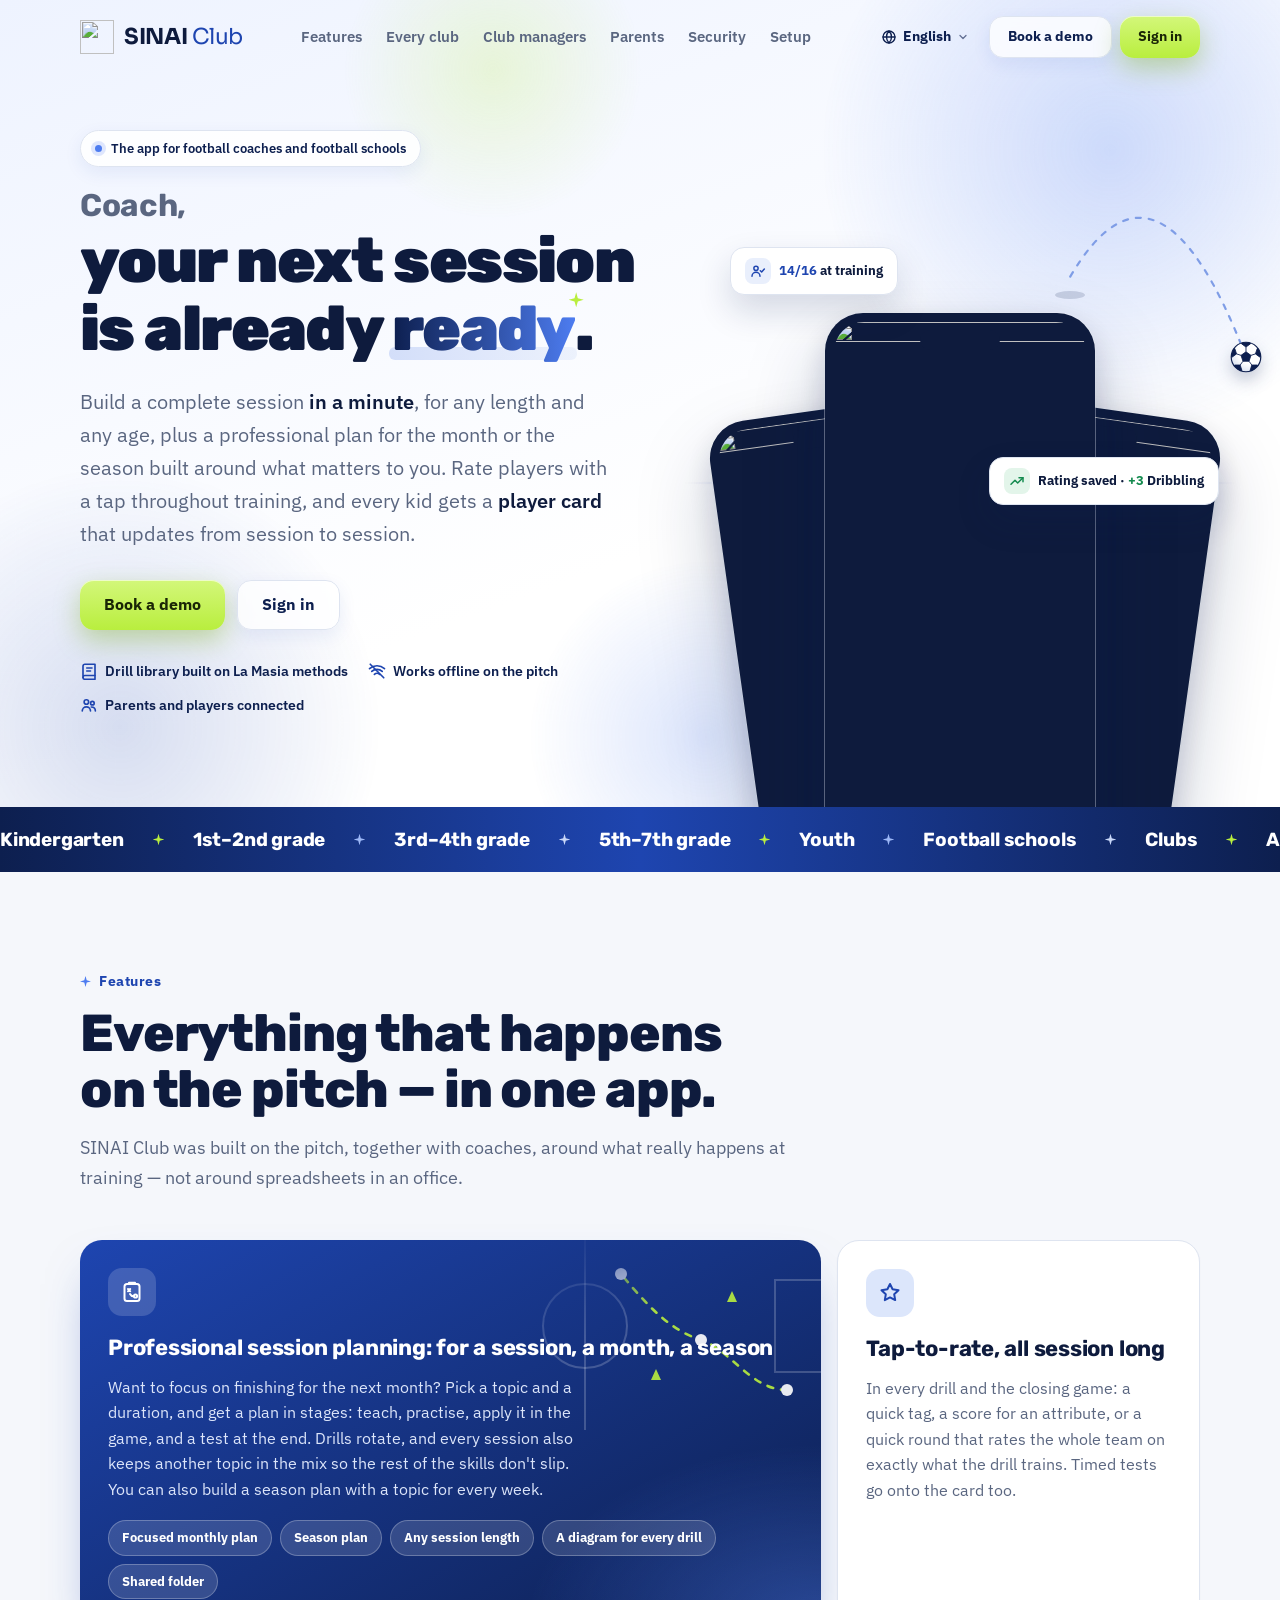
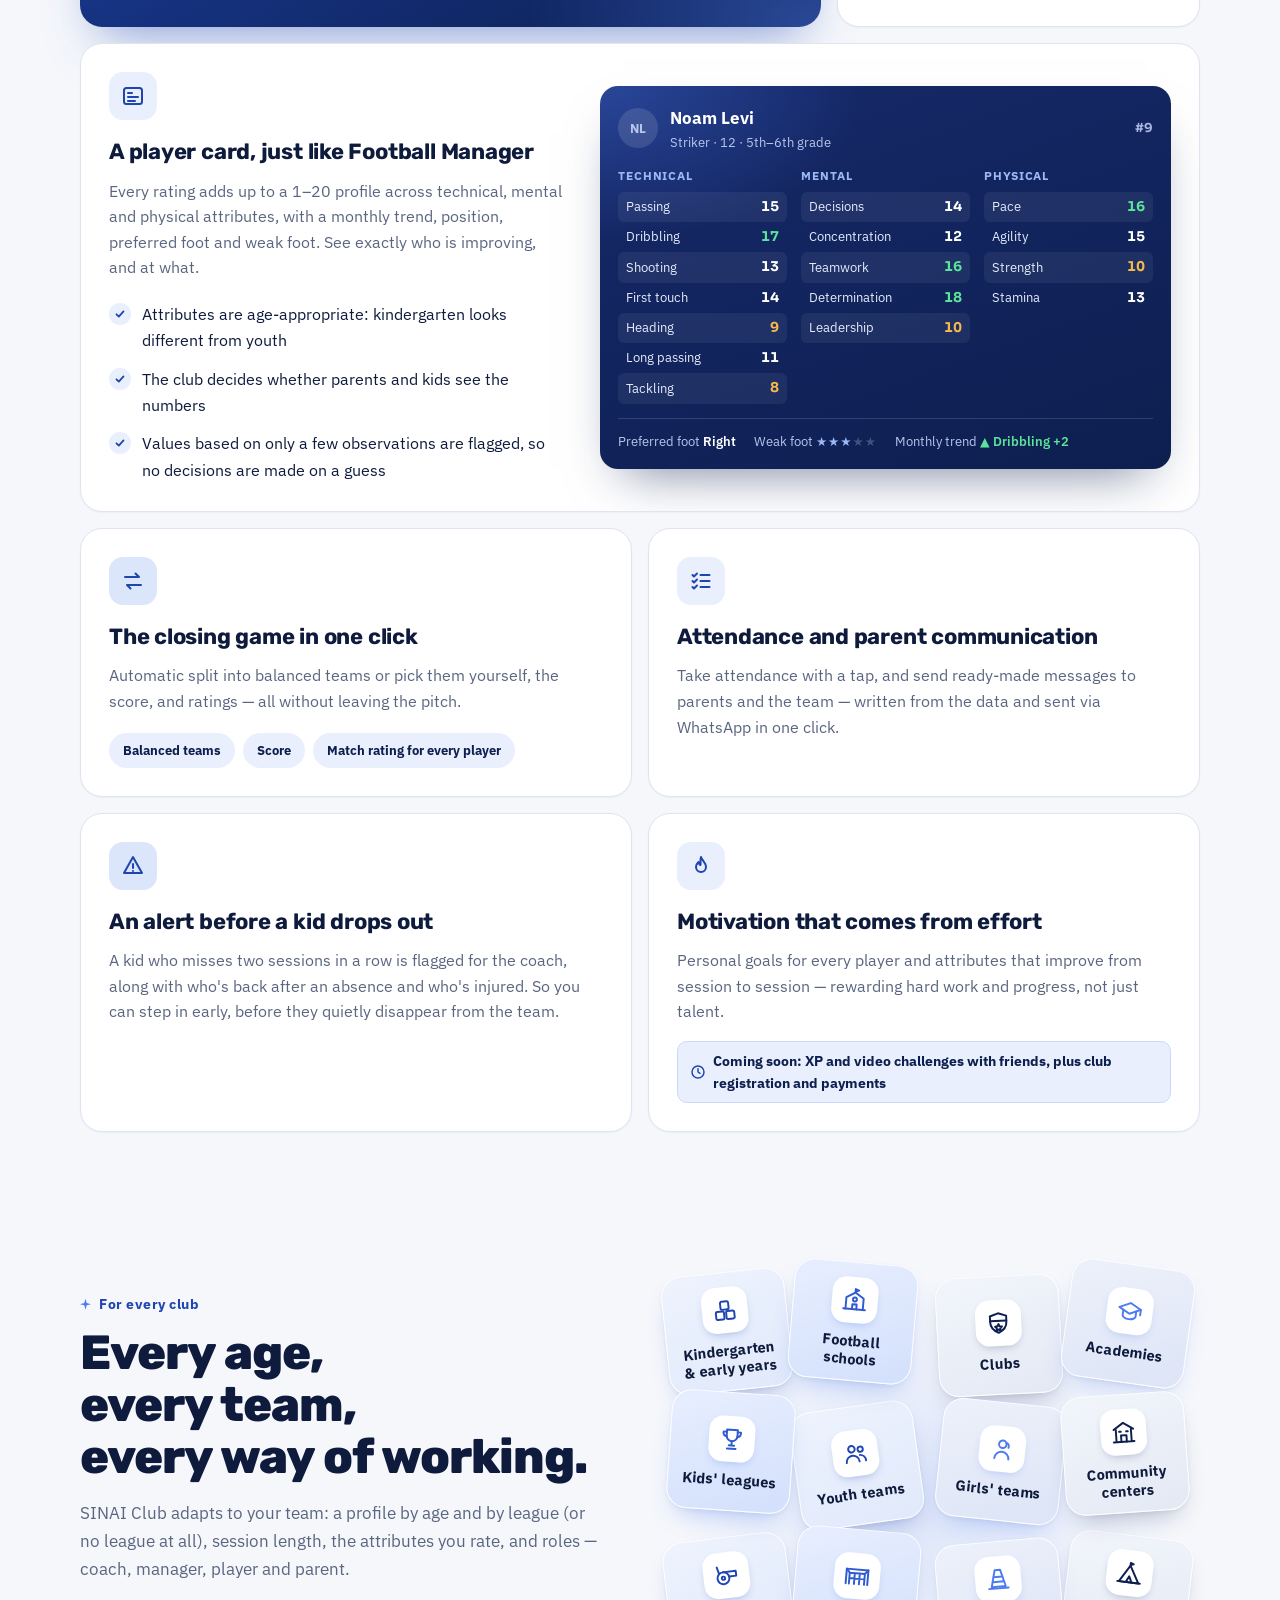
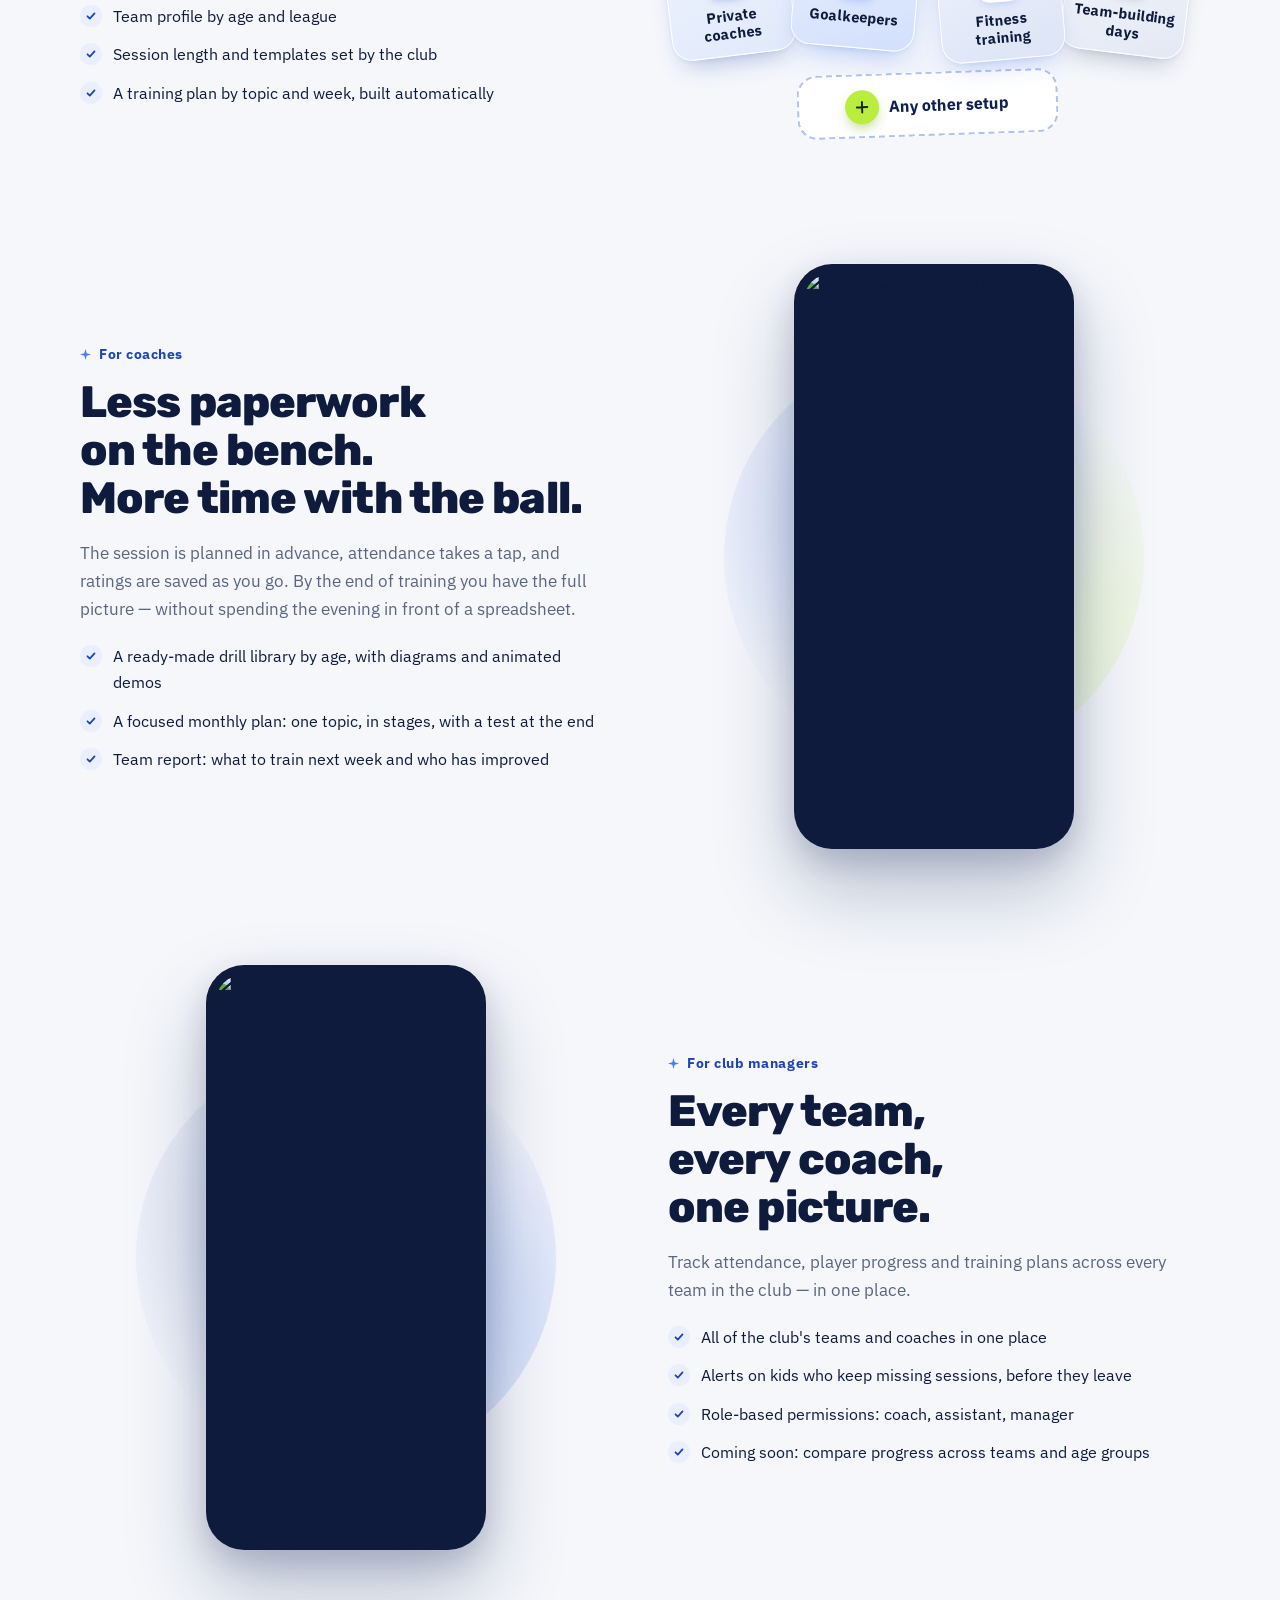
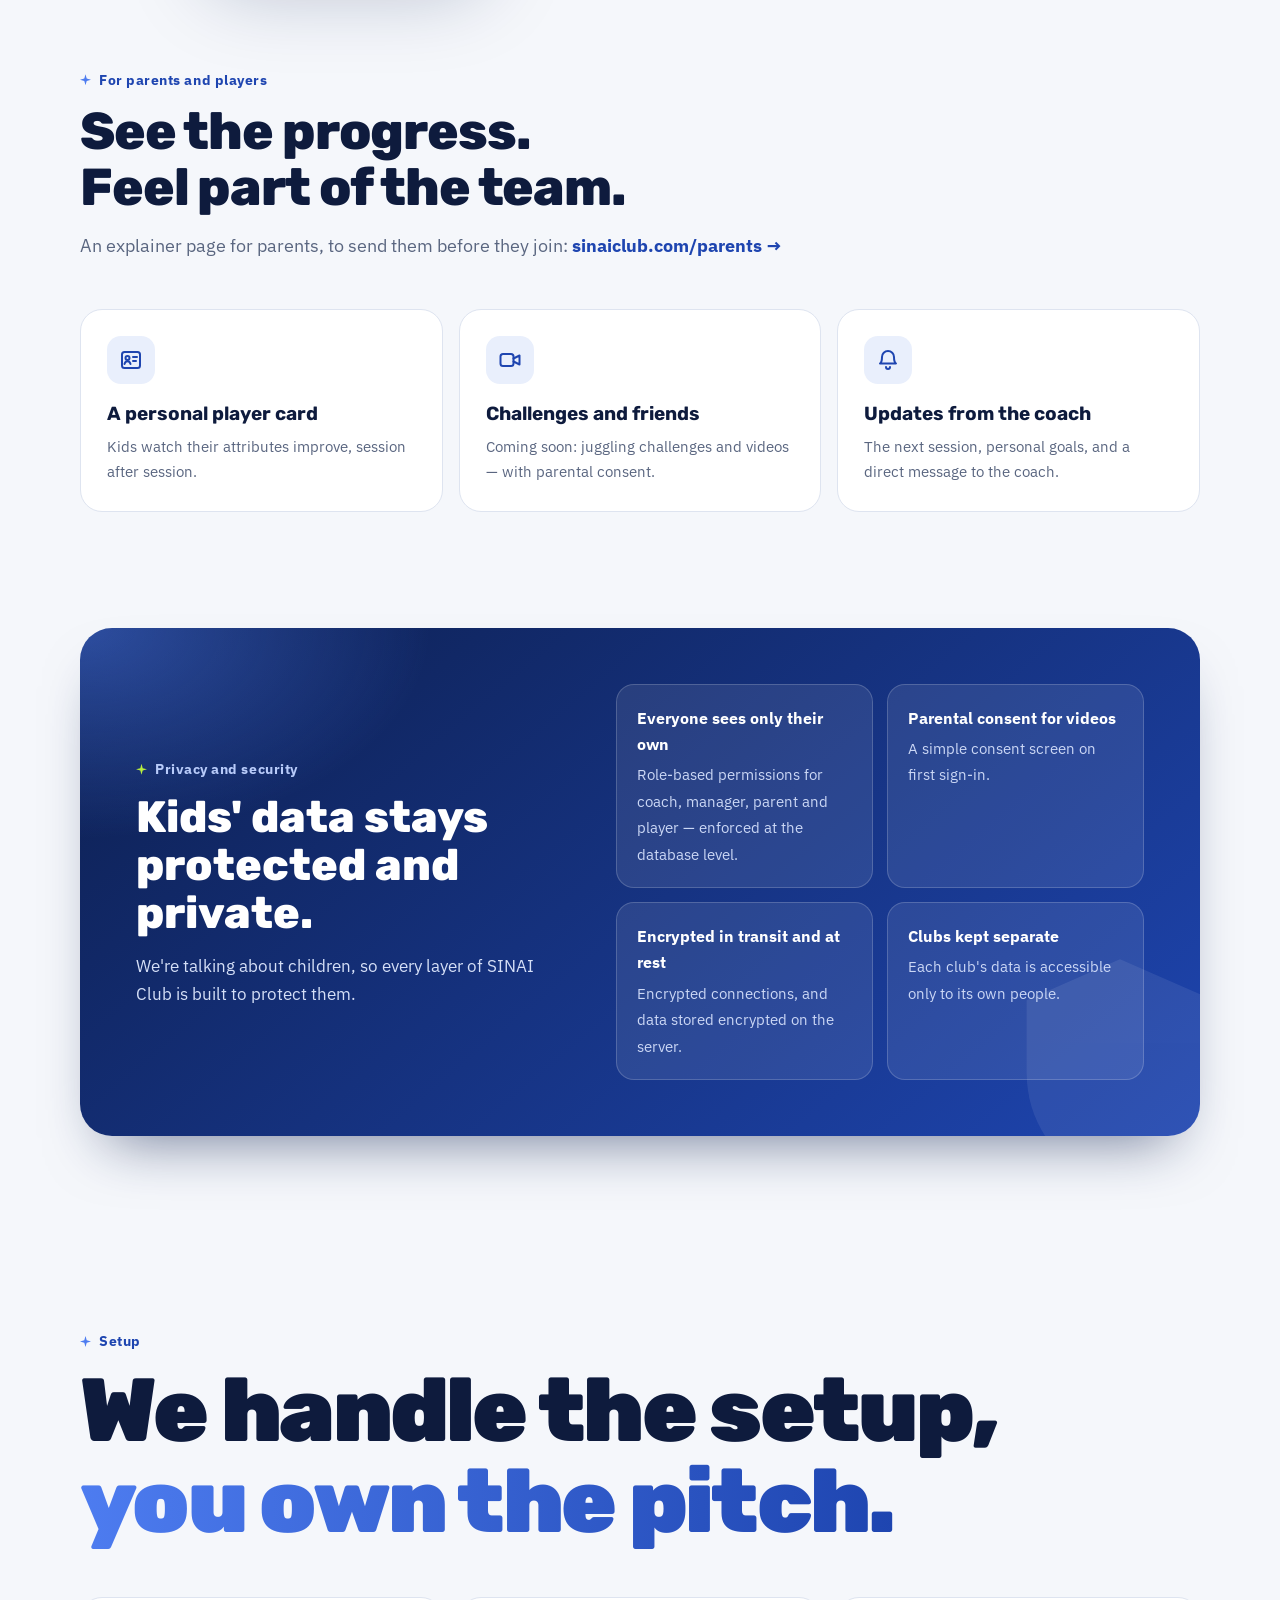
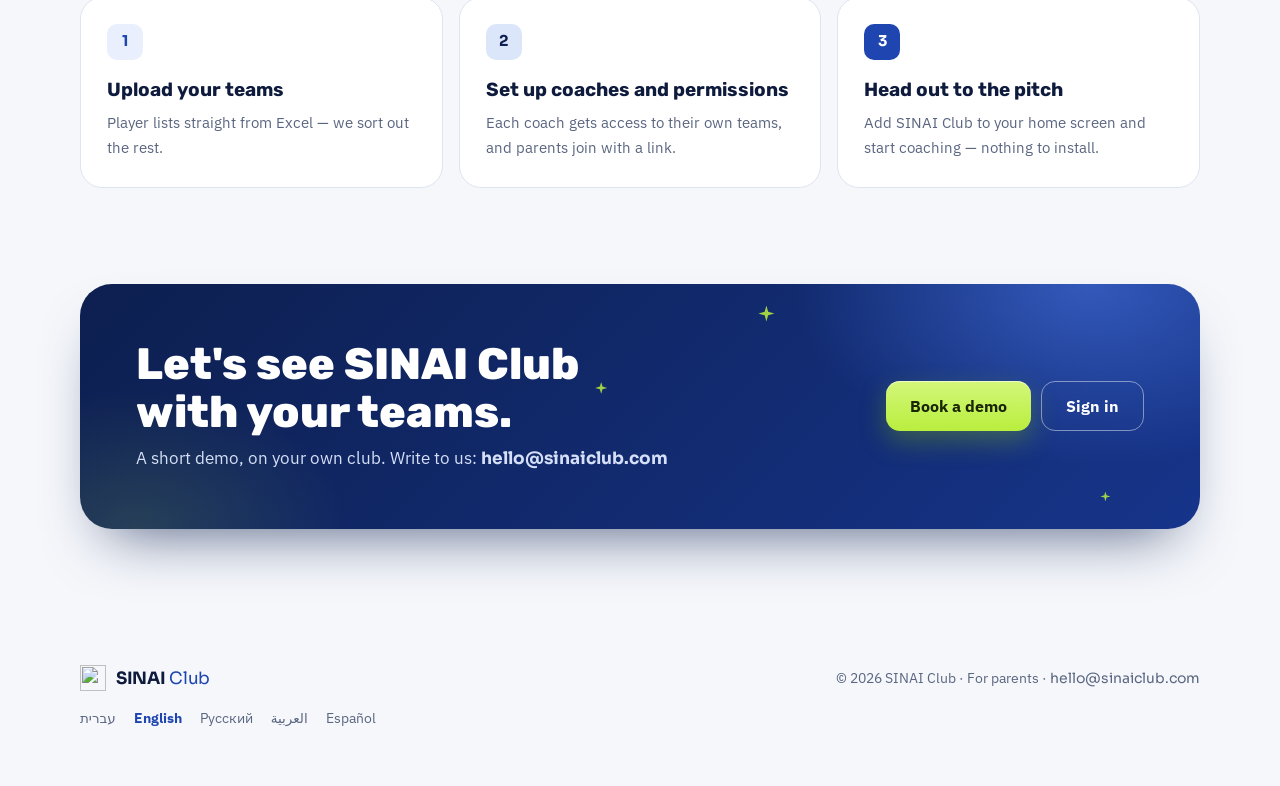
==== commit 2943ada1: "Keep the rest of the page identical: background-only change Co-Authored-By: Claude Opus 5.5 <noreply" ====
--- a/index.html
+++ b/index.html
@@ -110,6 +110,8 @@
 .trust{display:flex;gap:12px 20px;flex-wrap:wrap;margin-top:30px;color:var(--deep);font-size:13.5px;font-weight:600}
 .trust span{display:inline-flex;align-items:center;gap:7px}
 .phones{position:relative;height:600px;min-width:0}
+.pitch{position:absolute;z-index:0;left:50%;top:46%;width:560px;height:560px;transform:translate(-50%,-50%);opacity:.18;pointer-events:none;-webkit-mask-image:radial-gradient(closest-side,#000 55%,transparent);mask-image:radial-gradient(closest-side,#000 55%,transparent)}
+.pitch *{fill:none;stroke:var(--pri);stroke-width:2.5}
 .phone{position:absolute;width:250px;border-radius:38px;padding:9px;background:var(--head);box-shadow:0 40px 80px rgba(13,31,79,.26),0 12px 30px rgba(13,31,79,.16),0 0 0 1px rgba(255,255,255,.4)}
 .phone img{display:block;width:100%;border-radius:30px;aspect-ratio:390/844;object-fit:cover;object-position:top}
 .phone::before{content:"";position:absolute;top:17px;left:50%;transform:translateX(-50%);width:80px;height:20px;border-radius:12px;background:var(--head);z-index:2}
@@ -310,6 +312,7 @@
  .hero{padding-top:104px}
  .hero h1{font-size:min(9.2vw,40px)}
  .phones{height:440px}
+ .pitch{width:420px;height:420px}
  .phone{width:200px}.p1{width:220px}
  .p2{left:-14%}.p3{right:-14%}
  .t2{display:none}.t1{right:0;top:10px}
@@ -400,6 +403,7 @@
    </div>
   </div>
   <div class="phones" aria-hidden="true">
+   <svg class="pitch" viewBox="0 0 560 560"><line x1="0" y1="280" x2="560" y2="280"/><circle cx="280" cy="280" r="86"/><circle cx="280" cy="280" r="4" style="fill:#1E45B0"/></svg>
    <span class="spot"><i></i></span>
    <div class="phone p2"><img src="assets/plan.webp" alt=""></div>
    <div class="phone p3"><img src="assets/match.webp" alt=""></div>
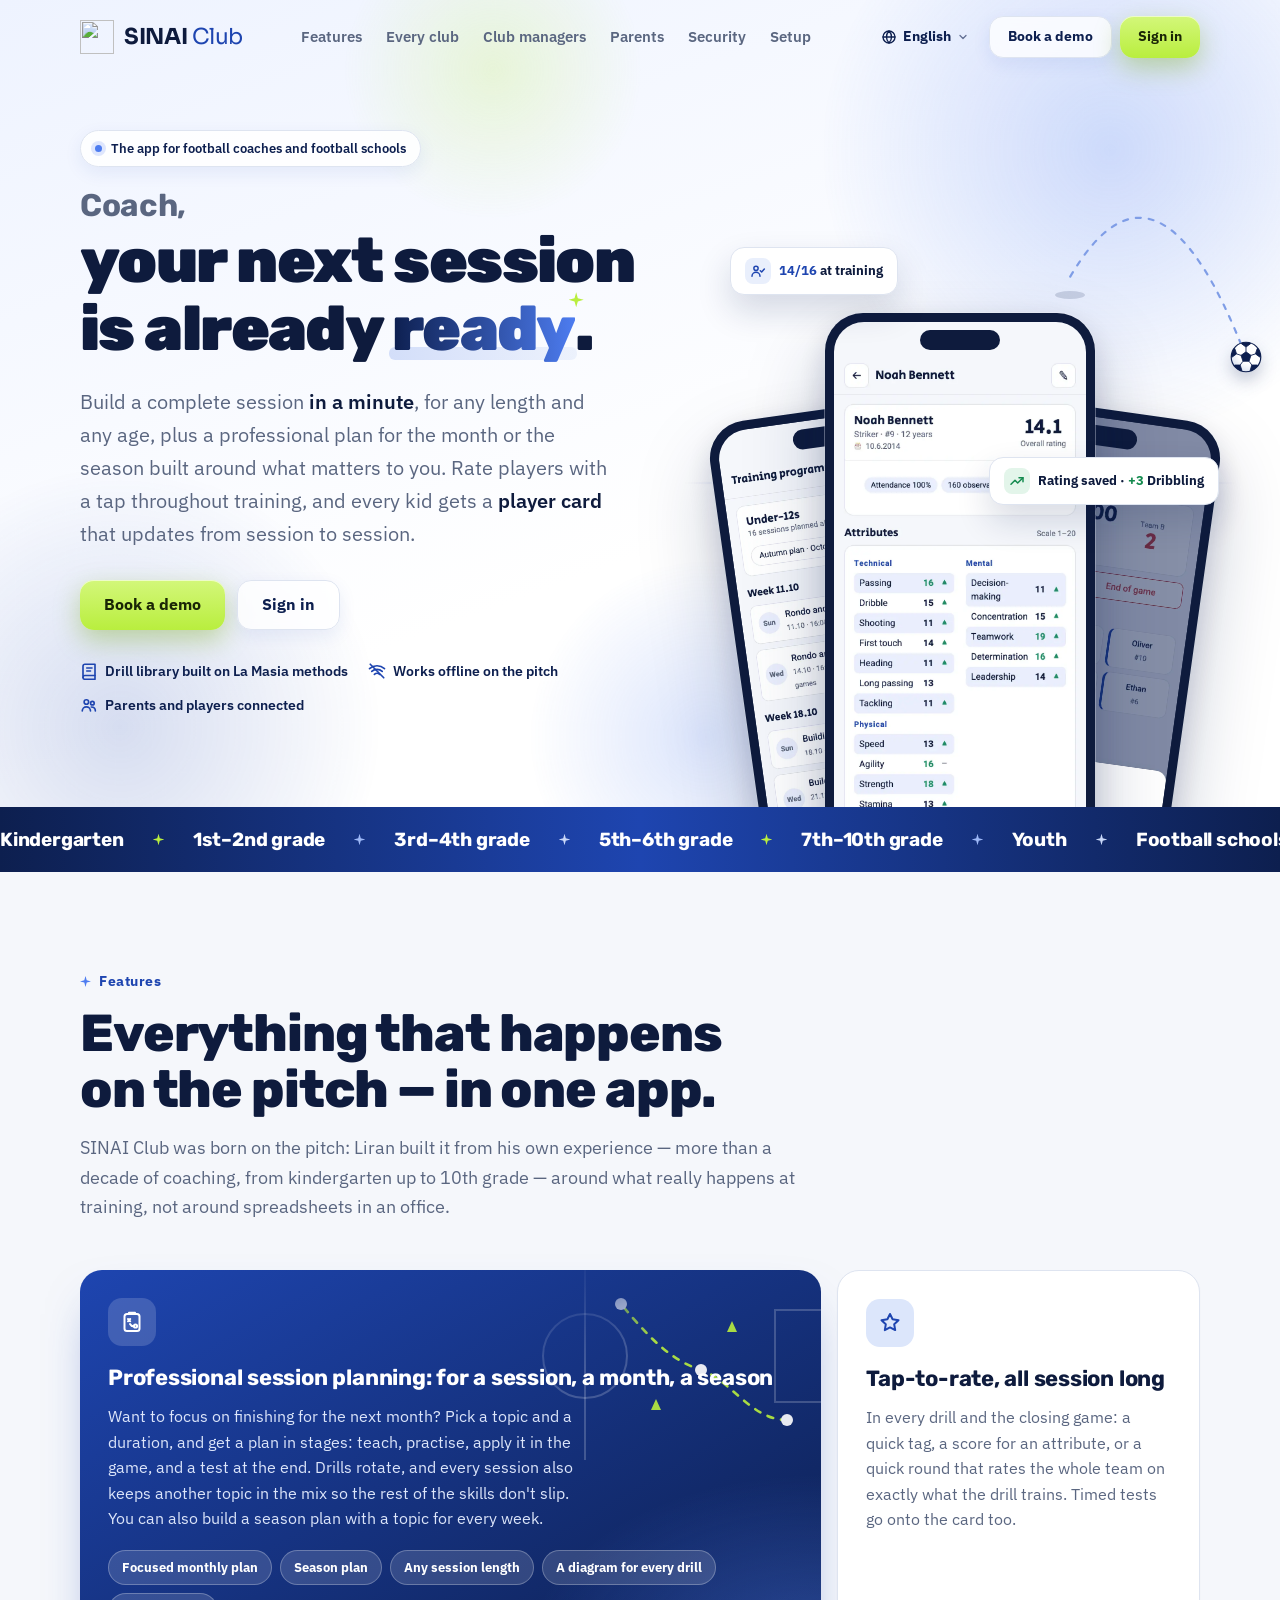
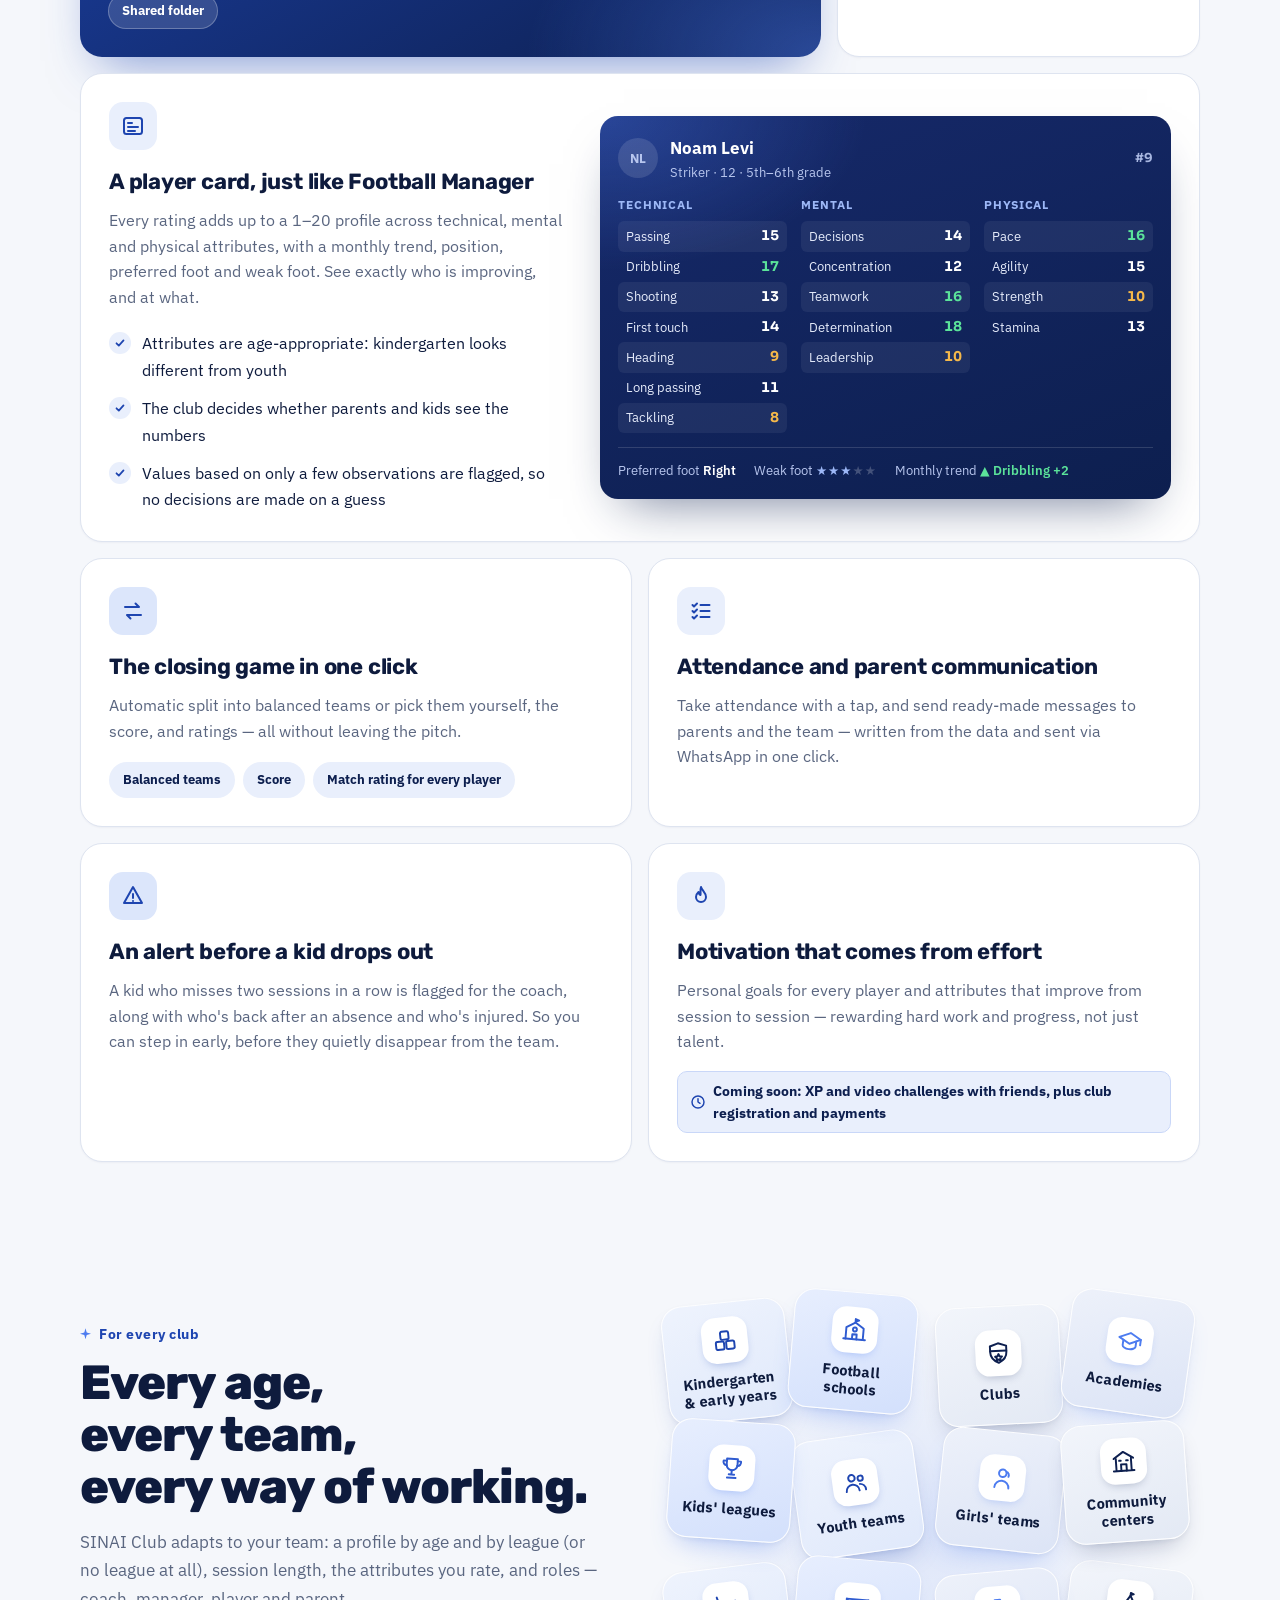
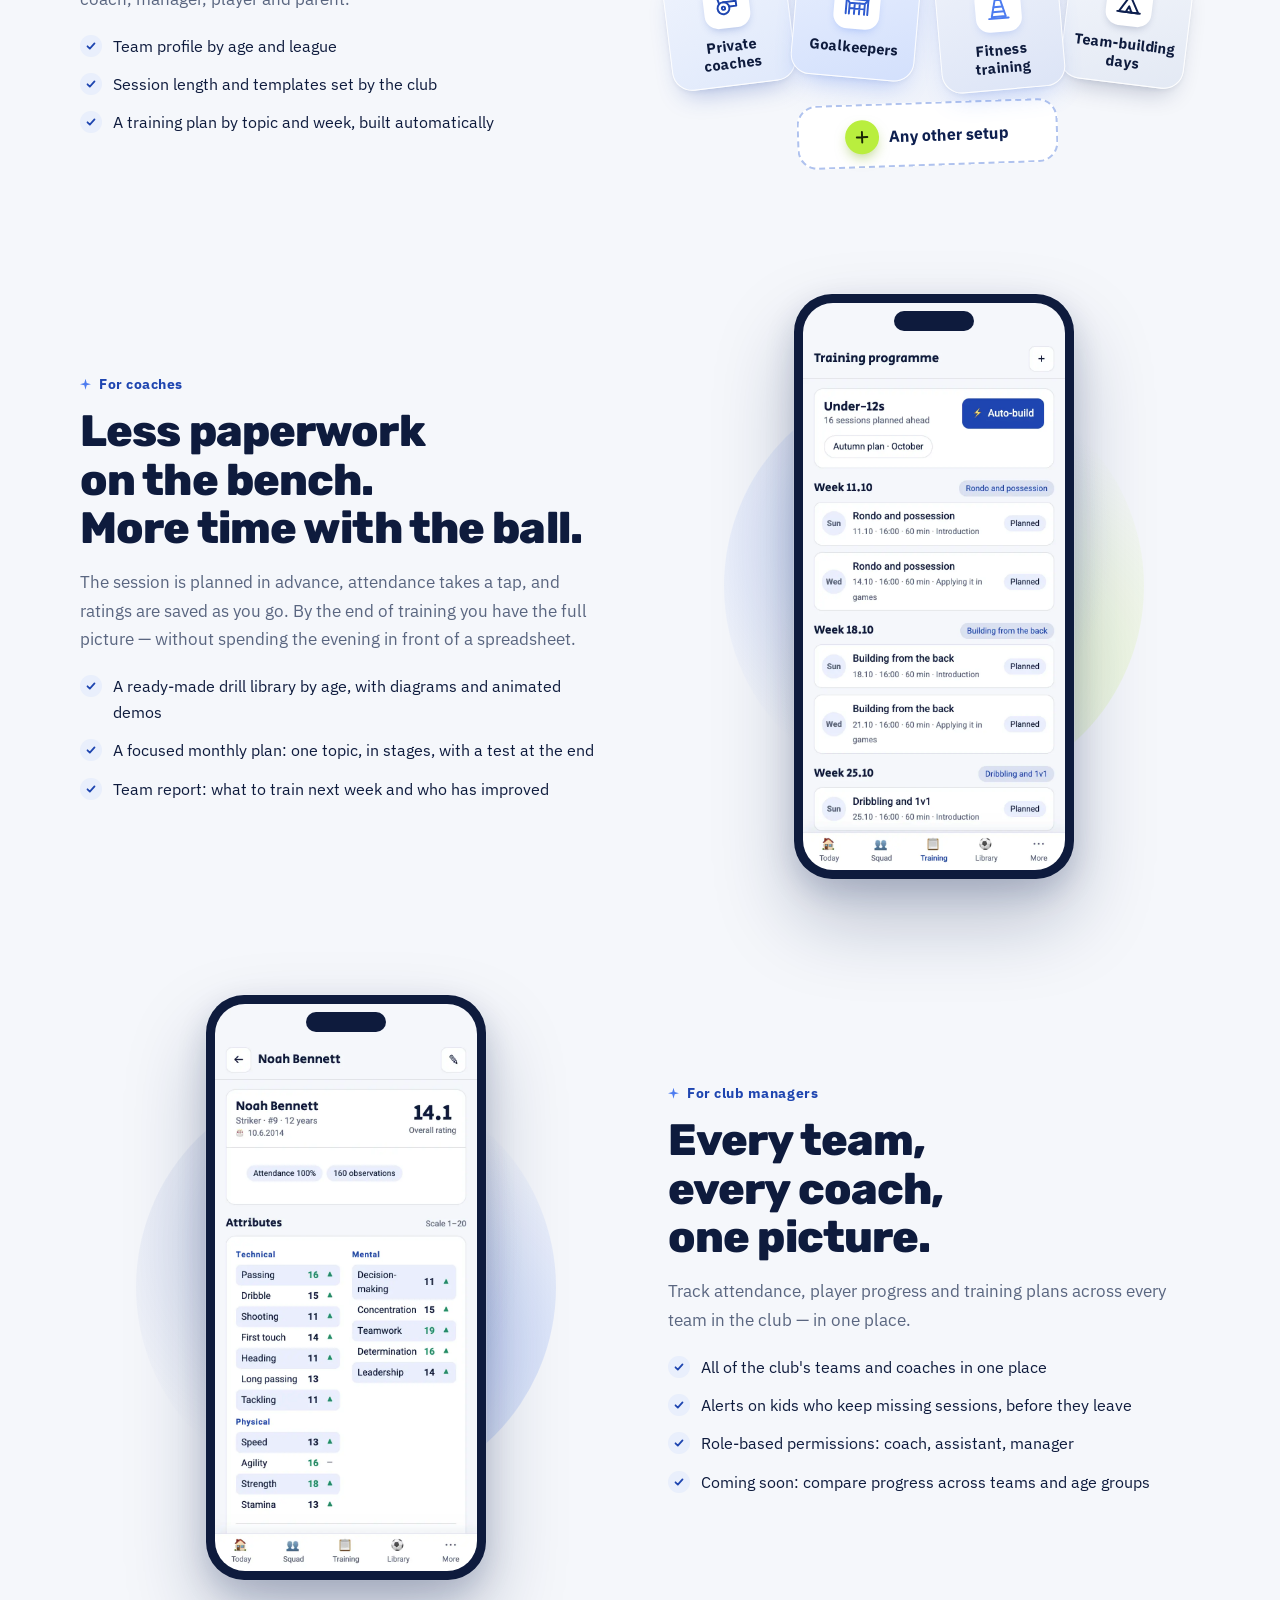
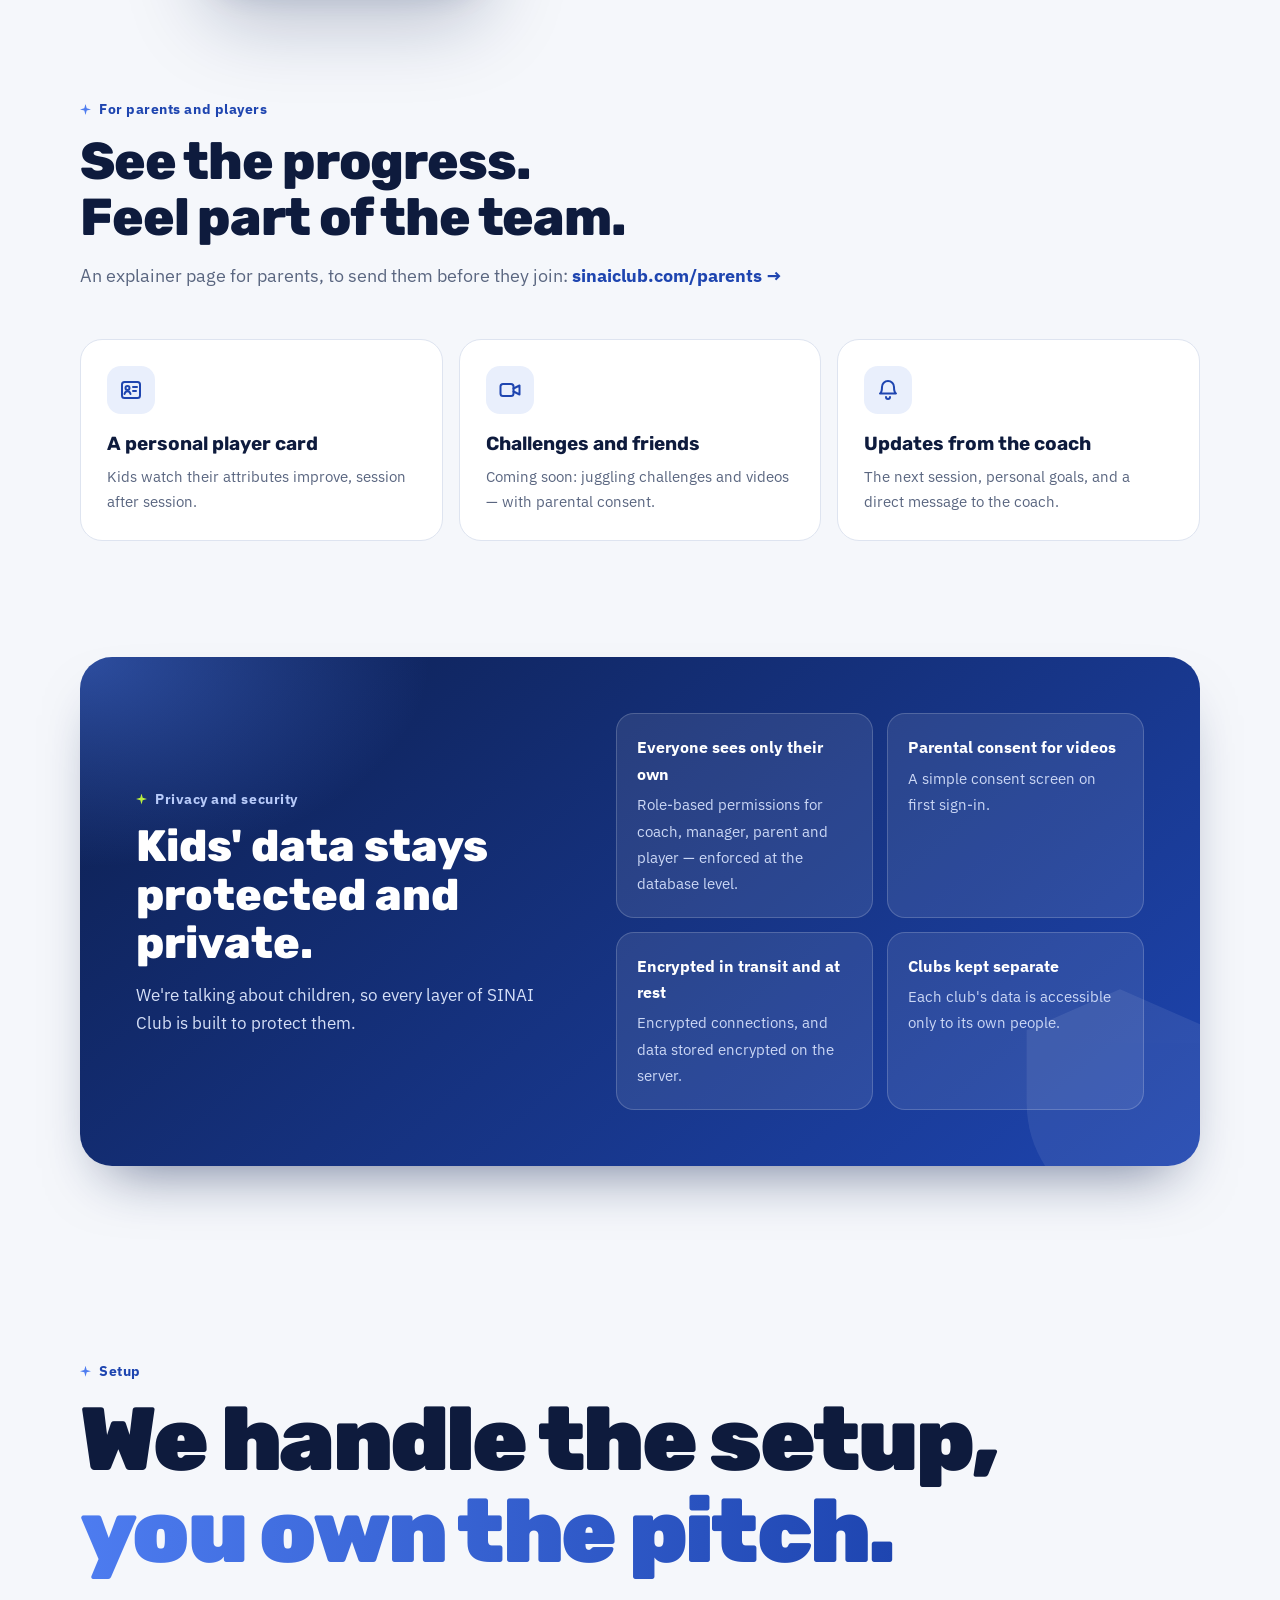
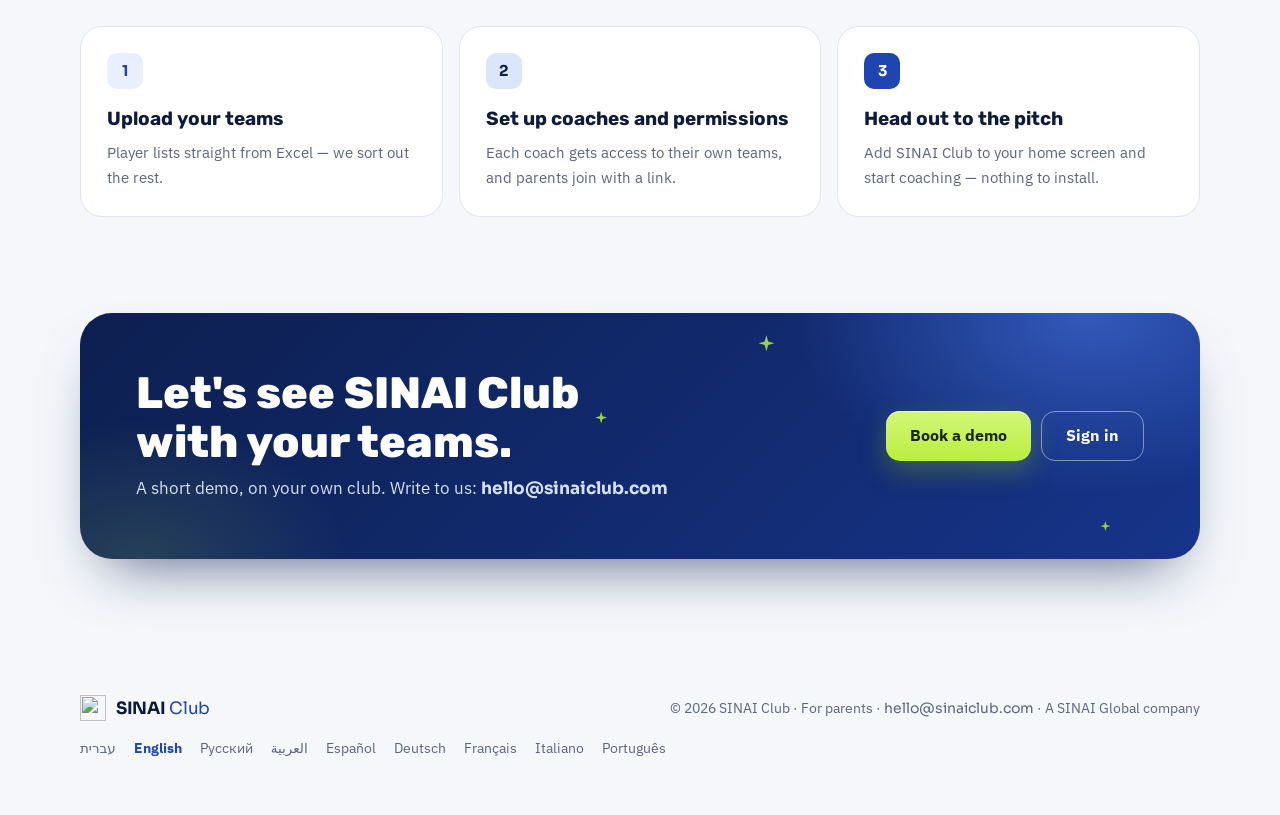
==== commit 7c224d61: "SINAI Club 2.8.0: nine languages (+ de, fr, it, pt) for the app, parents pages and site - App + pare" ====
--- a/index.html
+++ b/index.html
@@ -11,6 +11,10 @@
 <link rel="alternate" hreflang="ru" href="https://sinaiclub.com/ru/">
 <link rel="alternate" hreflang="ar" href="https://sinaiclub.com/ar/">
 <link rel="alternate" hreflang="es" href="https://sinaiclub.com/es/">
+<link rel="alternate" hreflang="de" href="https://sinaiclub.com/de/">
+<link rel="alternate" hreflang="fr" href="https://sinaiclub.com/fr/">
+<link rel="alternate" hreflang="it" href="https://sinaiclub.com/it/">
+<link rel="alternate" hreflang="pt" href="https://sinaiclub.com/pt/">
 <link rel="alternate" hreflang="x-default" href="https://sinaiclub.com/">
 <link rel="icon" type="image/svg+xml" href="assets/icon.svg">
 <link rel="icon" type="image/png" sizes="32x32" href="assets/favicon-32.png">
@@ -24,6 +28,10 @@
 <meta property="og:locale:alternate" content="ru_RU">
 <meta property="og:locale:alternate" content="ar_AR">
 <meta property="og:locale:alternate" content="es_ES">
+<meta property="og:locale:alternate" content="de_DE">
+<meta property="og:locale:alternate" content="fr_FR">
+<meta property="og:locale:alternate" content="it_IT">
+<meta property="og:locale:alternate" content="pt_BR">
 <script>
 /* returning users go straight into the app */
 (function(){try{
@@ -38,7 +46,7 @@
 </script>
 <script id="lang-auto">
 /* language: a saved choice (sg-lang) wins; otherwise the first supported browser language, with English in Israel shown in Hebrew; no match → Hebrew in Israel, English elsewhere (skipped when already heading into the app) */
-if(!window.__scApp)(function(H,P){var s=null;try{s=localStorage.getItem('sg-lang')}catch(e){}function il(){try{return Intl.DateTimeFormat().resolvedOptions().timeZone==='Asia/Jerusalem'}catch(e){return false}}function pick(){var ls=navigator.languages||[navigator.language||''];for(var i=0;i<ls.length;i++){var c=(ls[i]||'').slice(0,2).toLowerCase();if(c==='iw')c='he';if(P[c])return(c==='en'&&il())?'he':c}return il()?'he':'en'}var w=(s&&P[s])?s:pick();if(w!==H)location.replace(P[w]+location.search+location.hash)})('he',{he:'/',en:'/en/',ru:'/ru/',ar:'/ar/',es:'/es/'});
+if(!window.__scApp)(function(H,P){var s=null;try{s=localStorage.getItem('sg-lang')}catch(e){}function il(){try{return Intl.DateTimeFormat().resolvedOptions().timeZone==='Asia/Jerusalem'}catch(e){return false}}function pick(){var ls=navigator.languages||[navigator.language||''];for(var i=0;i<ls.length;i++){var c=(ls[i]||'').slice(0,2).toLowerCase();if(c==='iw')c='he';if(P[c])return(c==='en'&&il())?'he':c}return il()?'he':'en'}var w=(s&&P[s])?s:pick();if(w!==H)location.replace(P[w]+location.search+location.hash)})('he',{he:'/',en:'/en/',ru:'/ru/',ar:'/ar/',es:'/es/',de:'/de/',fr:'/fr/',it:'/it/',pt:'/pt/'});
 </script>
 <link rel="preconnect" href="https://fonts.googleapis.com">
 <link rel="preconnect" href="https://fonts.gstatic.com" crossorigin>
@@ -384,7 +392,7 @@
 <nav><div class="wrap">
  <a href="#" class="brand" aria-label="SINAI Club"><img src="assets/icon.svg" alt=""><span class="word"><b>SINAI</b><span> Club</span></span></a>
  <div class="links"><a href="#features">יכולות</a><a href="#fit">לכל מועדון</a><a href="#managers">למנהלים</a><a href="#parents">להורים</a><a href="#security">אבטחה</a><a href="#setup">הקמה</a></div>
- <div style="display:flex;gap:8px;align-items:center"><details class="lng"><summary class="lang" aria-label="שפה: עברית"><svg width="16" height="16" viewBox="0 0 24 24" fill="none" stroke="currentColor" stroke-width="2" stroke-linecap="round" stroke-linejoin="round" aria-hidden="true"><circle cx="12" cy="12" r="9"/><path d="M3 12h18M12 3c2.5 2.6 3.8 5.6 3.8 9s-1.3 6.4-3.8 9c-2.5-2.6-3.8-5.6-3.8-9S9.5 5.6 12 3z"/></svg><span>עברית</span><svg class="chev" width="12" height="12" viewBox="0 0 24 24" fill="none" stroke="currentColor" stroke-width="2.6" stroke-linecap="round" stroke-linejoin="round" aria-hidden="true"><path d="M6 9l6 6 6-6"/></svg></summary><div class="lng-m"><a href="./" hreflang="he" lang="he" aria-current="page" onclick="try{localStorage.setItem('sg-lang','he')}catch(e){}">עברית</a><a href="en/" hreflang="en" lang="en" onclick="try{localStorage.setItem('sg-lang','en')}catch(e){}">English</a><a href="ru/" hreflang="ru" lang="ru" onclick="try{localStorage.setItem('sg-lang','ru')}catch(e){}">Русский</a><a href="ar/" hreflang="ar" lang="ar" onclick="try{localStorage.setItem('sg-lang','ar')}catch(e){}">العربية</a><a href="es/" hreflang="es" lang="es" onclick="try{localStorage.setItem('sg-lang','es')}catch(e){}">Español</a></div></details><a class="btn btn-ghost" href="#contact">תיאום הדגמה</a><a class="btn btn-lime" href="/app/">כניסה למערכת</a></div>
+ <div style="display:flex;gap:8px;align-items:center"><details class="lng"><summary class="lang" aria-label="שפה: עברית"><svg width="16" height="16" viewBox="0 0 24 24" fill="none" stroke="currentColor" stroke-width="2" stroke-linecap="round" stroke-linejoin="round" aria-hidden="true"><circle cx="12" cy="12" r="9"/><path d="M3 12h18M12 3c2.5 2.6 3.8 5.6 3.8 9s-1.3 6.4-3.8 9c-2.5-2.6-3.8-5.6-3.8-9S9.5 5.6 12 3z"/></svg><span>עברית</span><svg class="chev" width="12" height="12" viewBox="0 0 24 24" fill="none" stroke="currentColor" stroke-width="2.6" stroke-linecap="round" stroke-linejoin="round" aria-hidden="true"><path d="M6 9l6 6 6-6"/></svg></summary><div class="lng-m"><a href="./" hreflang="he" lang="he" aria-current="page" onclick="try{localStorage.setItem('sg-lang','he')}catch(e){}">עברית</a><a href="en/" hreflang="en" lang="en" onclick="try{localStorage.setItem('sg-lang','en')}catch(e){}">English</a><a href="ru/" hreflang="ru" lang="ru" onclick="try{localStorage.setItem('sg-lang','ru')}catch(e){}">Русский</a><a href="ar/" hreflang="ar" lang="ar" onclick="try{localStorage.setItem('sg-lang','ar')}catch(e){}">العربية</a><a href="es/" hreflang="es" lang="es" onclick="try{localStorage.setItem('sg-lang','es')}catch(e){}">Español</a><a href="de/" hreflang="de" lang="de" onclick="try{localStorage.setItem('sg-lang','de')}catch(e){}">Deutsch</a><a href="fr/" hreflang="fr" lang="fr" onclick="try{localStorage.setItem('sg-lang','fr')}catch(e){}">Français</a><a href="it/" hreflang="it" lang="it" onclick="try{localStorage.setItem('sg-lang','it')}catch(e){}">Italiano</a><a href="pt/" hreflang="pt" lang="pt" onclick="try{localStorage.setItem('sg-lang','pt')}catch(e){}">Português</a></div></details><a class="btn btn-ghost" href="#contact">תיאום הדגמה</a><a class="btn btn-lime" href="/app/">כניסה למערכת</a></div>
 </div></nav>
 
 <header class="hero">
@@ -425,14 +433,14 @@
 </header>
 
 <div class="ind" aria-label="למי זה מתאים"><div class="marq" id="marq">
- <span>גן חובה</span><span>א׳–ב׳</span><span>ג׳–ד׳</span><span>ה׳–ז׳</span><span>נוער</span><span>בתי ספר לכדורגל</span><span>מועדונים</span><span>אקדמיות</span><span>ליגות ילדים</span><span>מתנ״סים</span><span>מאמנים פרטיים</span><span>קבוצות בנות</span>
- <span aria-hidden="true">גן חובה</span><span aria-hidden="true">א׳–ב׳</span><span aria-hidden="true">ג׳–ד׳</span><span aria-hidden="true">ה׳–ז׳</span><span aria-hidden="true">נוער</span><span aria-hidden="true">בתי ספר לכדורגל</span><span aria-hidden="true">מועדונים</span><span aria-hidden="true">אקדמיות</span><span aria-hidden="true">ליגות ילדים</span><span aria-hidden="true">מתנ״סים</span><span aria-hidden="true">מאמנים פרטיים</span><span aria-hidden="true">קבוצות בנות</span>
- <span aria-hidden="true">גן חובה</span><span aria-hidden="true">א׳–ב׳</span><span aria-hidden="true">ג׳–ד׳</span><span aria-hidden="true">ה׳–ז׳</span><span aria-hidden="true">נוער</span><span aria-hidden="true">בתי ספר לכדורגל</span><span aria-hidden="true">מועדונים</span><span aria-hidden="true">אקדמיות</span><span aria-hidden="true">ליגות ילדים</span><span aria-hidden="true">מתנ״סים</span><span aria-hidden="true">מאמנים פרטיים</span><span aria-hidden="true">קבוצות בנות</span>
- <span aria-hidden="true">גן חובה</span><span aria-hidden="true">א׳–ב׳</span><span aria-hidden="true">ג׳–ד׳</span><span aria-hidden="true">ה׳–ז׳</span><span aria-hidden="true">נוער</span><span aria-hidden="true">בתי ספר לכדורגל</span><span aria-hidden="true">מועדונים</span><span aria-hidden="true">אקדמיות</span><span aria-hidden="true">ליגות ילדים</span><span aria-hidden="true">מתנ״סים</span><span aria-hidden="true">מאמנים פרטיים</span><span aria-hidden="true">קבוצות בנות</span>
+ <span>גן חובה</span><span>א׳–ב׳</span><span>ג׳–ד׳</span><span>ה׳–ו׳</span><span>ז׳–י׳</span><span>נוער</span><span>בתי ספר לכדורגל</span><span>מועדונים</span><span>אקדמיות</span><span>ליגות ילדים</span><span>מתנ״סים</span><span>מאמנים פרטיים</span><span>קבוצות בנות</span>
+ <span aria-hidden="true">גן חובה</span><span aria-hidden="true">א׳–ב׳</span><span aria-hidden="true">ג׳–ד׳</span><span aria-hidden="true">ה׳–ו׳</span><span aria-hidden="true">ז׳–י׳</span><span aria-hidden="true">נוער</span><span aria-hidden="true">בתי ספר לכדורגל</span><span aria-hidden="true">מועדונים</span><span aria-hidden="true">אקדמיות</span><span aria-hidden="true">ליגות ילדים</span><span aria-hidden="true">מתנ״סים</span><span aria-hidden="true">מאמנים פרטיים</span><span aria-hidden="true">קבוצות בנות</span>
+ <span aria-hidden="true">גן חובה</span><span aria-hidden="true">א׳–ב׳</span><span aria-hidden="true">ג׳–ד׳</span><span aria-hidden="true">ה׳–ו׳</span><span aria-hidden="true">ז׳–י׳</span><span aria-hidden="true">נוער</span><span aria-hidden="true">בתי ספר לכדורגל</span><span aria-hidden="true">מועדונים</span><span aria-hidden="true">אקדמיות</span><span aria-hidden="true">ליגות ילדים</span><span aria-hidden="true">מתנ״סים</span><span aria-hidden="true">מאמנים פרטיים</span><span aria-hidden="true">קבוצות בנות</span>
+ <span aria-hidden="true">גן חובה</span><span aria-hidden="true">א׳–ב׳</span><span aria-hidden="true">ג׳–ד׳</span><span aria-hidden="true">ה׳–ו׳</span><span aria-hidden="true">ז׳–י׳</span><span aria-hidden="true">נוער</span><span aria-hidden="true">בתי ספר לכדורגל</span><span aria-hidden="true">מועדונים</span><span aria-hidden="true">אקדמיות</span><span aria-hidden="true">ליגות ילדים</span><span aria-hidden="true">מתנ״סים</span><span aria-hidden="true">מאמנים פרטיים</span><span aria-hidden="true">קבוצות בנות</span>
 </div></div>
 
 <section id="features"><div class="wrap">
- <div class="sh"><div class="kicker">יכולות</div><h2>כל מה שקורה במגרש — באפליקציה אחת.</h2><p>SINAI Club נבנתה על המגרש, יחד עם מאמנים, סביב מה שבאמת קורה באימון — ולא סביב טבלאות במשרד.</p></div>
+ <div class="sh"><div class="kicker">יכולות</div><h2>כל מה שקורה במגרש — באפליקציה אחת.</h2><p>SINAI Club נולדה על המגרש: לירן בנה אותה מתוך הניסיון האישי שלו — יותר מעשור כמאמן, מגן חובה ועד כיתה י׳ — סביב מה שבאמת קורה באימון, ולא סביב טבלאות במשרד.</p></div>
  <div class="bento">
   <div class="b w4 feature">
    <svg class="mini-pitch" viewBox="0 0 300 190" aria-hidden="true"><line class="ln" x1="236" y1="0" x2="236" y2="190"/><circle class="ln" cx="236" cy="86" r="42"/><path class="ln" d="M0 40h46v92H0"/><path class="run" d="M34 150 C 70 150, 90 110, 120 100 S 170 70, 200 34"/><circle class="pl" cx="34" cy="150" r="6"/><circle class="pl" cx="120" cy="100" r="6"/><circle class="pl" cx="200" cy="34" r="6"/><path class="cn" d="M84 62l5-11 5 11z"/><path class="cn" d="M160 140l5-11 5 11z"/></svg>
@@ -569,8 +577,8 @@
 
 <footer><div class="wrap">
  <a href="#" class="brand" aria-label="SINAI Club"><img src="assets/icon.svg" alt="" style="width:26px;height:26px"><span class="word" style="font-size:17px"><b>SINAI</b><span> Club</span></span></a>
- <div>© <span id="yr">2026</span> SINAI Club · <a href="/parents/">להורים</a> · <span class="mail" style="font-weight:400">hello@sinaiclub.com</span></div>
- <div class="flang" aria-label="שפה"><a href="./" hreflang="he" lang="he" aria-current="page" onclick="try{localStorage.setItem('sg-lang','he')}catch(e){}">עברית</a><a href="en/" hreflang="en" lang="en" onclick="try{localStorage.setItem('sg-lang','en')}catch(e){}">English</a><a href="ru/" hreflang="ru" lang="ru" onclick="try{localStorage.setItem('sg-lang','ru')}catch(e){}">Русский</a><a href="ar/" hreflang="ar" lang="ar" onclick="try{localStorage.setItem('sg-lang','ar')}catch(e){}">العربية</a><a href="es/" hreflang="es" lang="es" onclick="try{localStorage.setItem('sg-lang','es')}catch(e){}">Español</a></div>
+ <div>© <span id="yr">2026</span> SINAI Club · <a href="/parents/">להורים</a> · <span class="mail" style="font-weight:400">hello@sinaiclub.com</span> · <a href="https://sinai-global.com/he/" class="sg-co">חברה בקבוצת SINAI Global</a></div>
+ <div class="flang" aria-label="שפה"><a href="./" hreflang="he" lang="he" aria-current="page" onclick="try{localStorage.setItem('sg-lang','he')}catch(e){}">עברית</a><a href="en/" hreflang="en" lang="en" onclick="try{localStorage.setItem('sg-lang','en')}catch(e){}">English</a><a href="ru/" hreflang="ru" lang="ru" onclick="try{localStorage.setItem('sg-lang','ru')}catch(e){}">Русский</a><a href="ar/" hreflang="ar" lang="ar" onclick="try{localStorage.setItem('sg-lang','ar')}catch(e){}">العربية</a><a href="es/" hreflang="es" lang="es" onclick="try{localStorage.setItem('sg-lang','es')}catch(e){}">Español</a><a href="de/" hreflang="de" lang="de" onclick="try{localStorage.setItem('sg-lang','de')}catch(e){}">Deutsch</a><a href="fr/" hreflang="fr" lang="fr" onclick="try{localStorage.setItem('sg-lang','fr')}catch(e){}">Français</a><a href="it/" hreflang="it" lang="it" onclick="try{localStorage.setItem('sg-lang','it')}catch(e){}">Italiano</a><a href="pt/" hreflang="pt" lang="pt" onclick="try{localStorage.setItem('sg-lang','pt')}catch(e){}">Português</a></div>
 </div></footer>
 <script>
 try{document.getElementById('yr').textContent=new Date().getFullYear();}catch(e){}
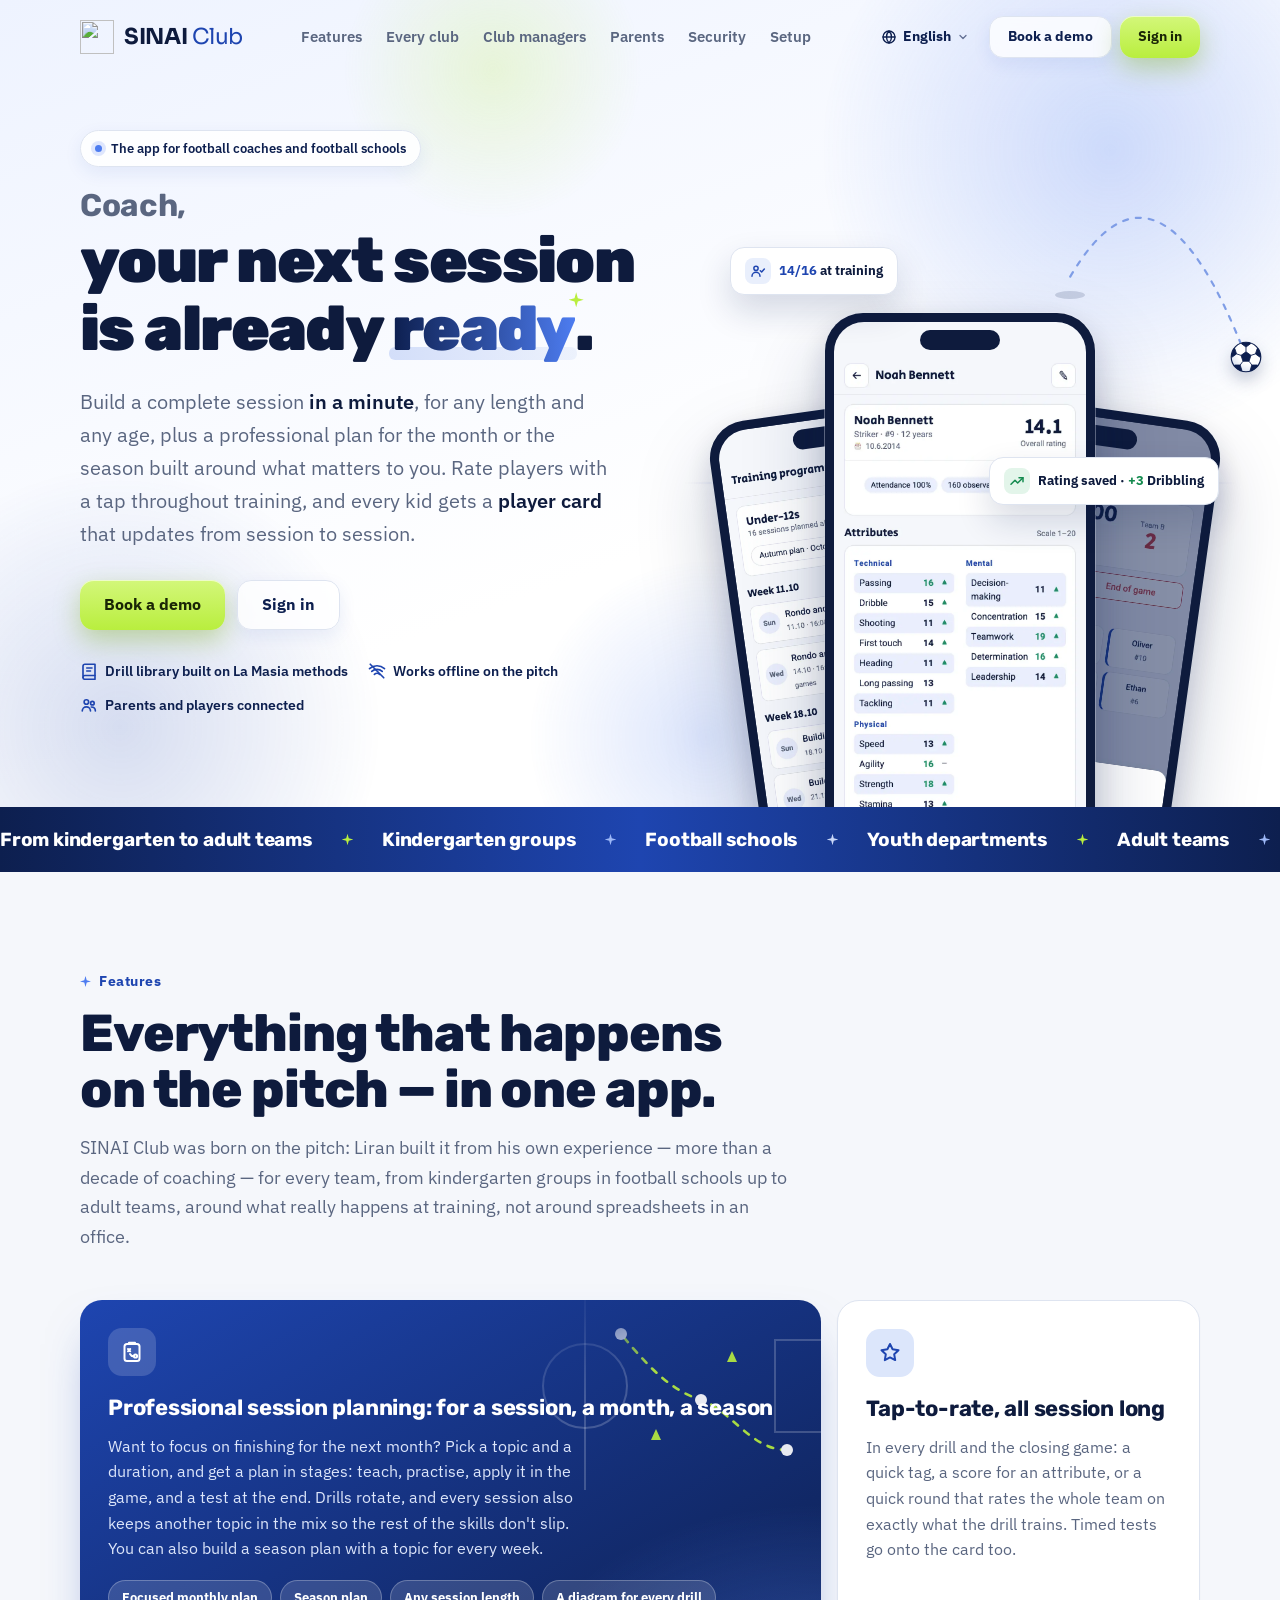
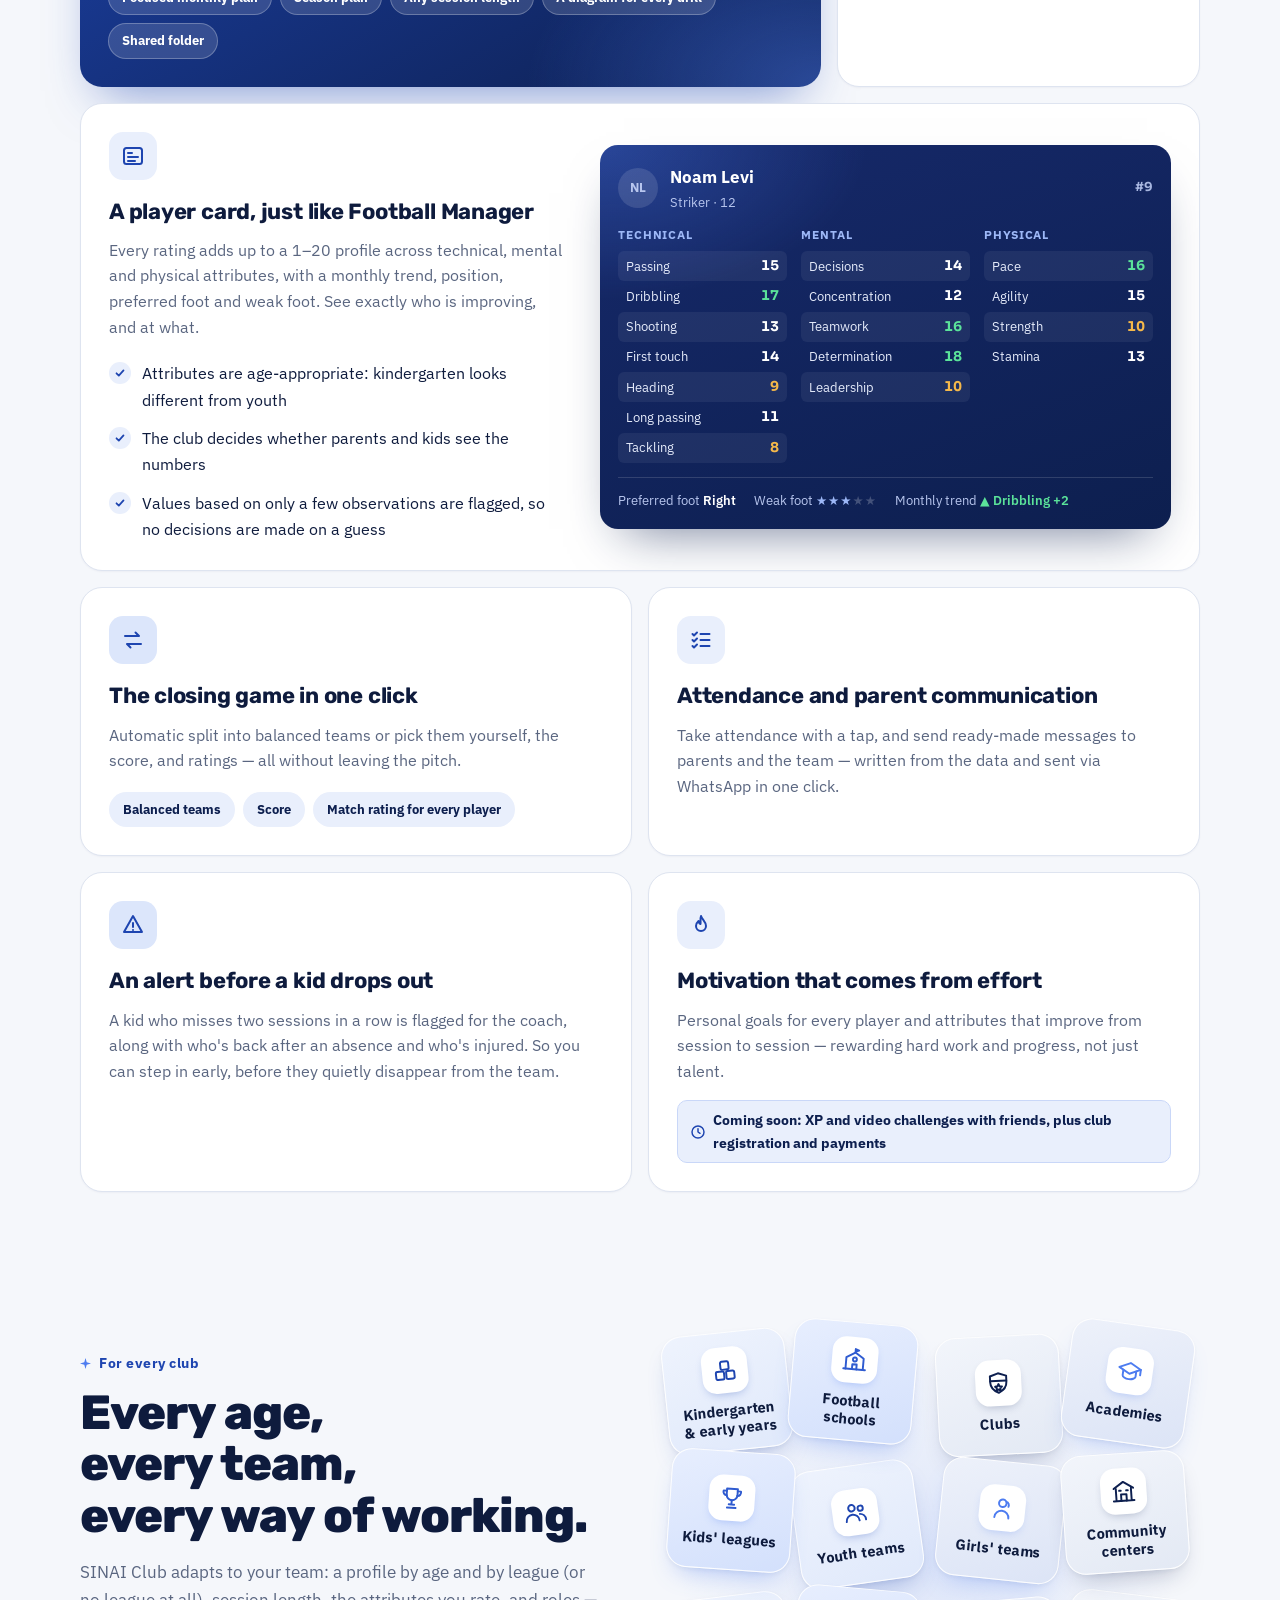
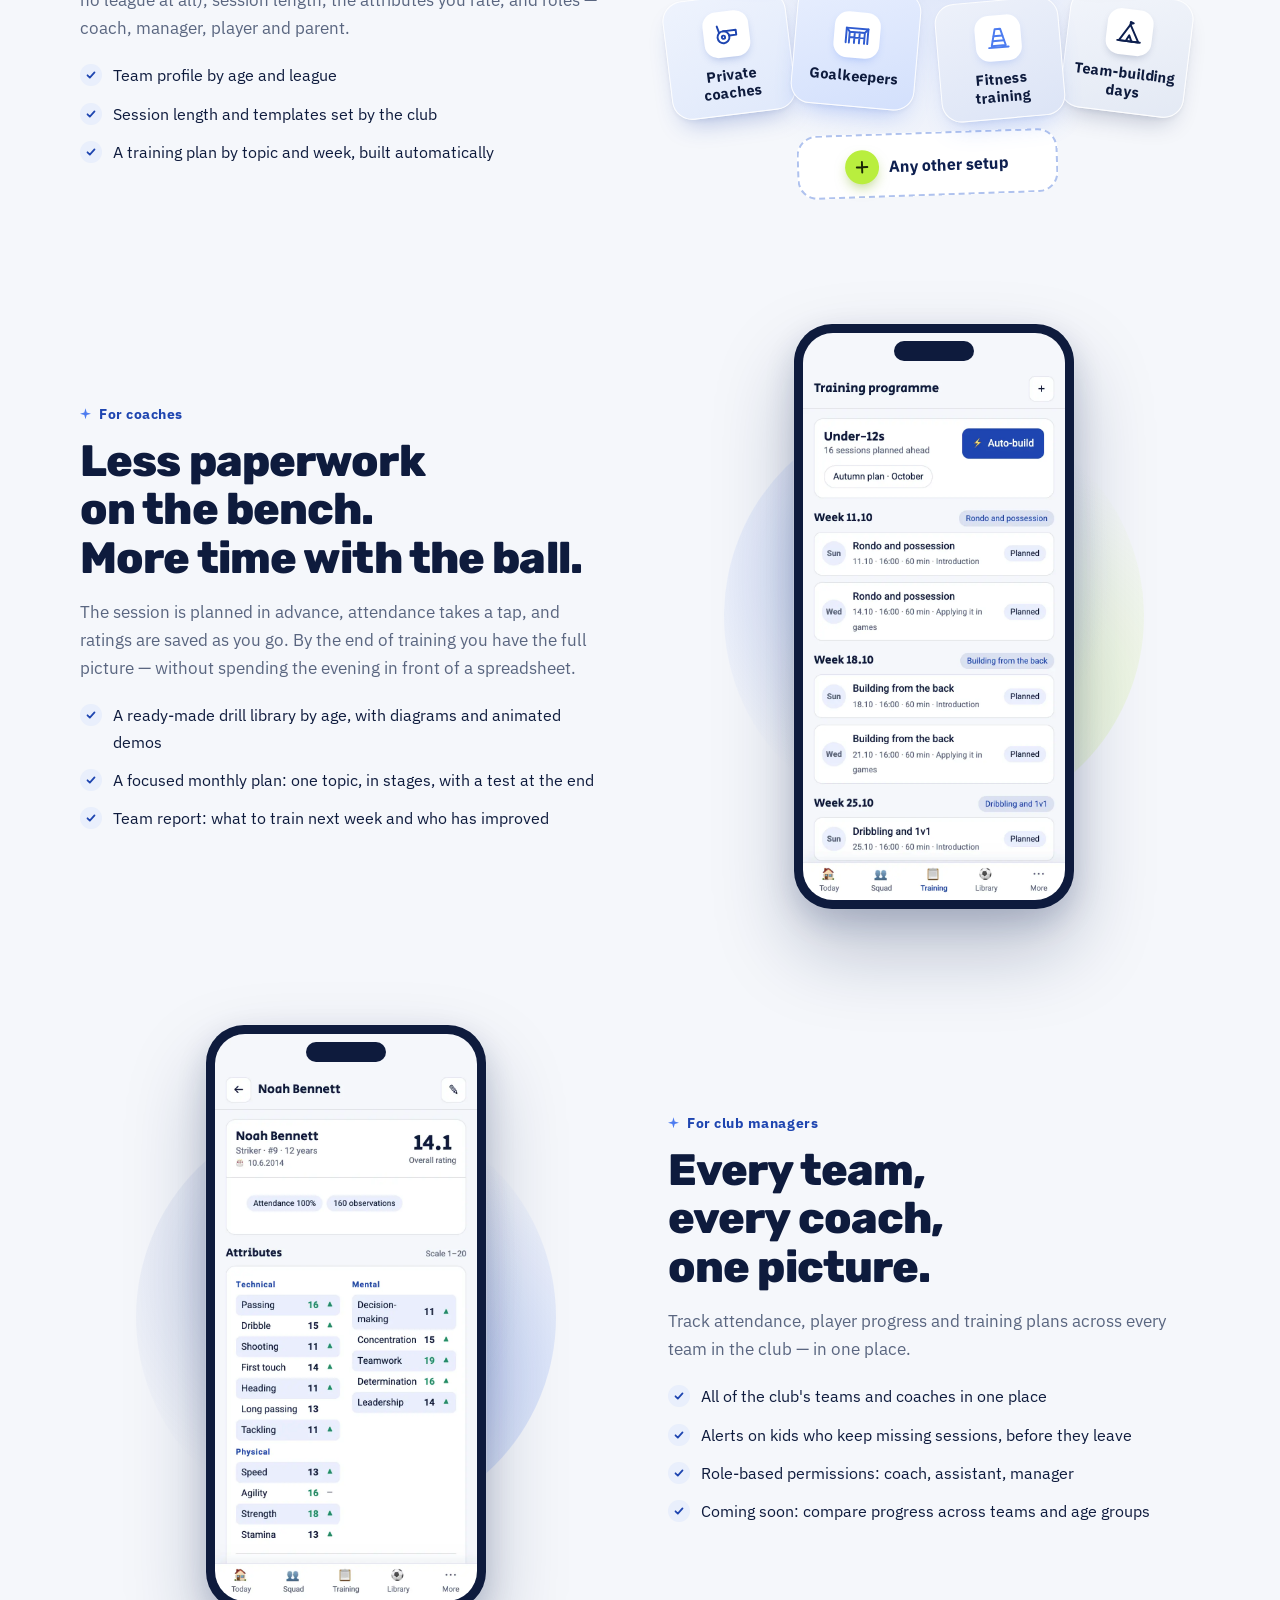
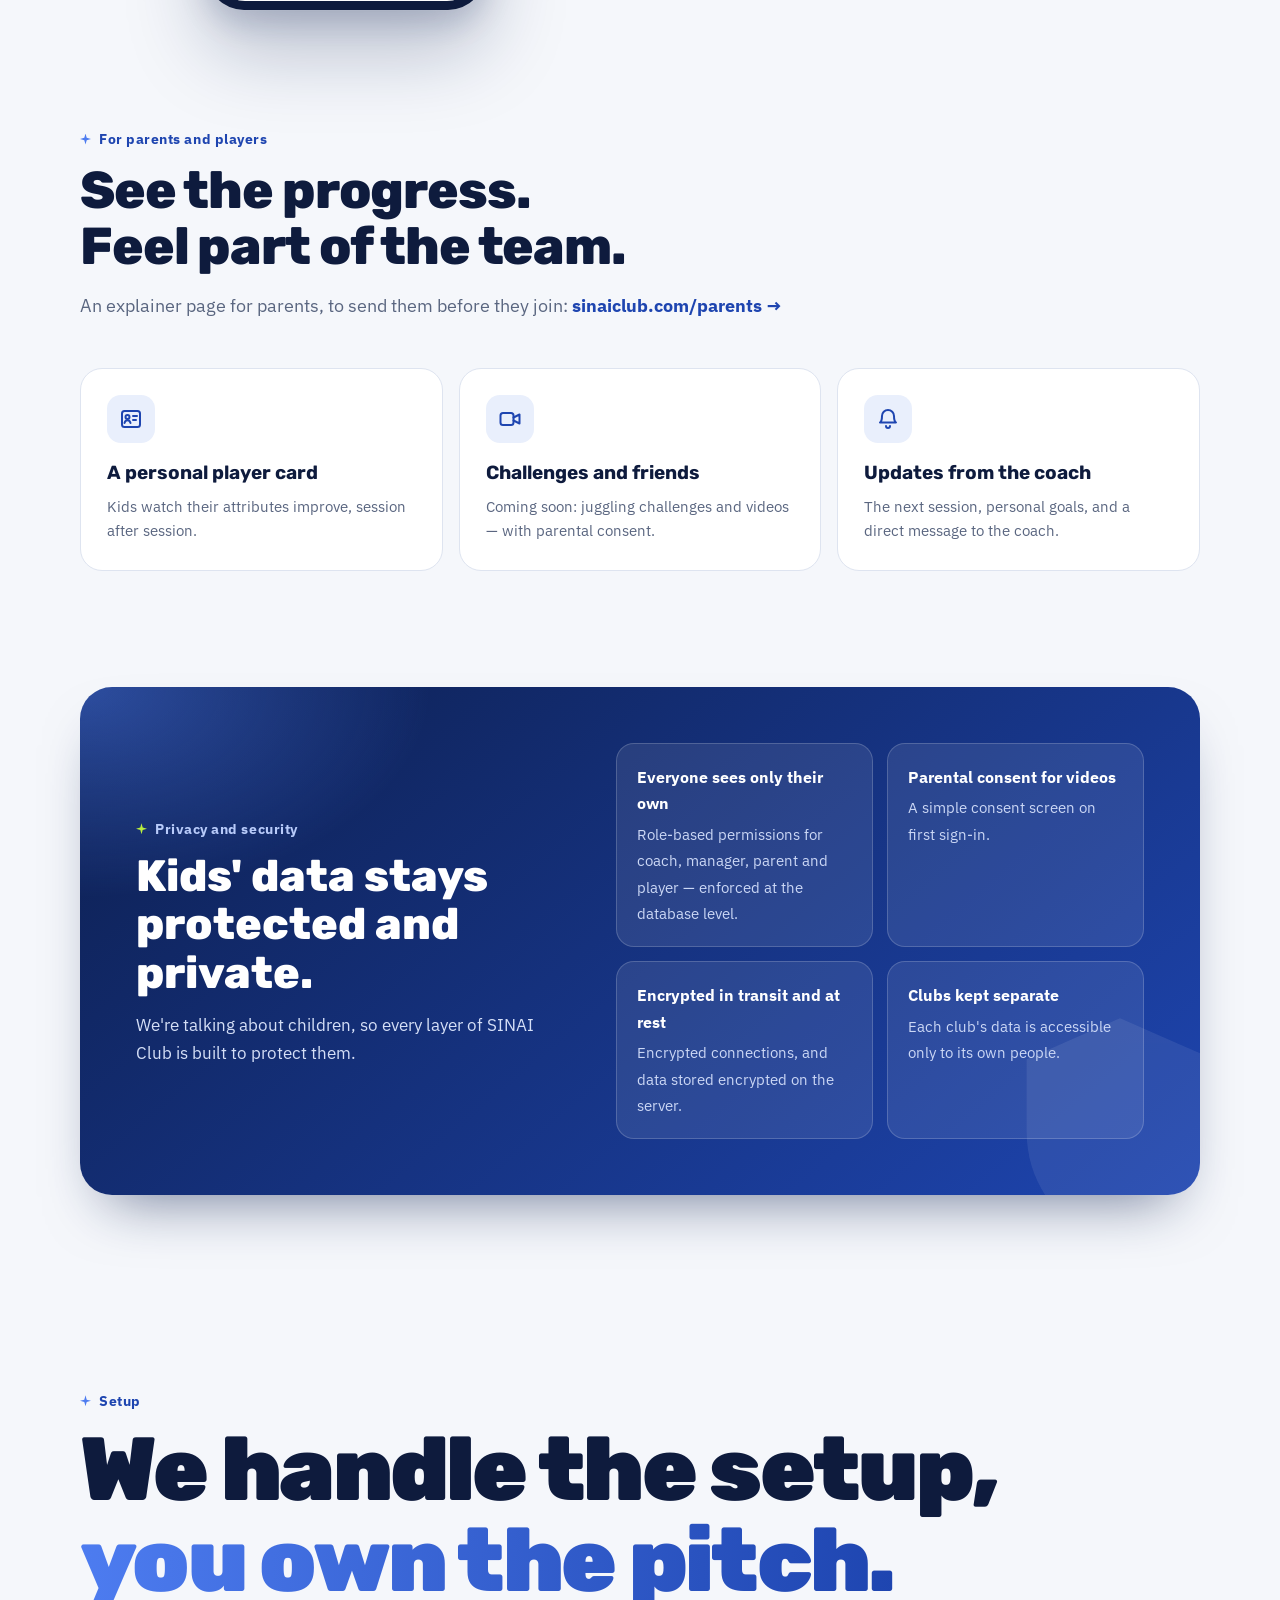
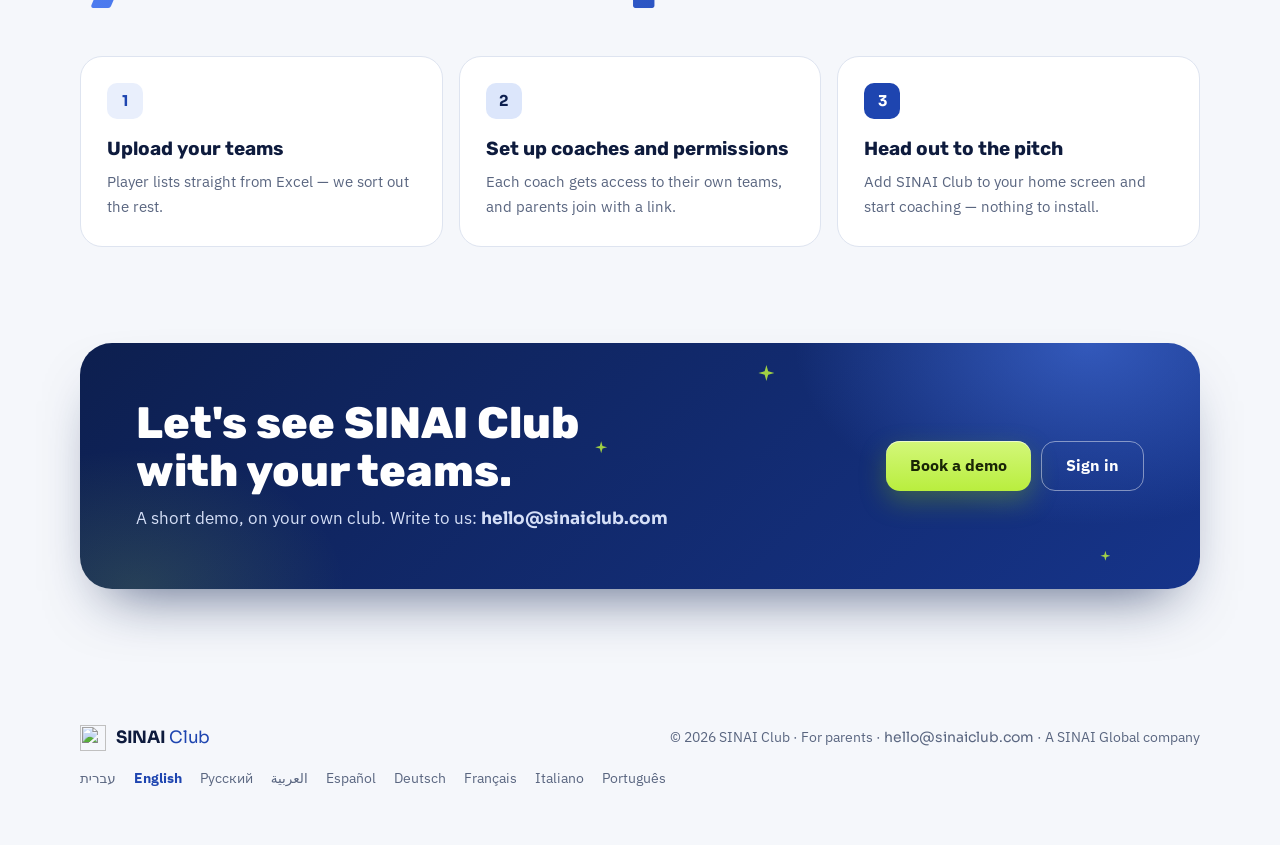
==== commit 5158592e: "Site: audience is kindergarten to adult teams; age banner without grade bands Co-Authored-By: Claude" ====
--- a/index.html
+++ b/index.html
@@ -433,14 +433,14 @@
 </header>
 
 <div class="ind" aria-label="למי זה מתאים"><div class="marq" id="marq">
- <span>גן חובה</span><span>א׳–ב׳</span><span>ג׳–ד׳</span><span>ה׳–ו׳</span><span>ז׳–י׳</span><span>נוער</span><span>בתי ספר לכדורגל</span><span>מועדונים</span><span>אקדמיות</span><span>ליגות ילדים</span><span>מתנ״סים</span><span>מאמנים פרטיים</span><span>קבוצות בנות</span>
- <span aria-hidden="true">גן חובה</span><span aria-hidden="true">א׳–ב׳</span><span aria-hidden="true">ג׳–ד׳</span><span aria-hidden="true">ה׳–ו׳</span><span aria-hidden="true">ז׳–י׳</span><span aria-hidden="true">נוער</span><span aria-hidden="true">בתי ספר לכדורגל</span><span aria-hidden="true">מועדונים</span><span aria-hidden="true">אקדמיות</span><span aria-hidden="true">ליגות ילדים</span><span aria-hidden="true">מתנ״סים</span><span aria-hidden="true">מאמנים פרטיים</span><span aria-hidden="true">קבוצות בנות</span>
- <span aria-hidden="true">גן חובה</span><span aria-hidden="true">א׳–ב׳</span><span aria-hidden="true">ג׳–ד׳</span><span aria-hidden="true">ה׳–ו׳</span><span aria-hidden="true">ז׳–י׳</span><span aria-hidden="true">נוער</span><span aria-hidden="true">בתי ספר לכדורגל</span><span aria-hidden="true">מועדונים</span><span aria-hidden="true">אקדמיות</span><span aria-hidden="true">ליגות ילדים</span><span aria-hidden="true">מתנ״סים</span><span aria-hidden="true">מאמנים פרטיים</span><span aria-hidden="true">קבוצות בנות</span>
- <span aria-hidden="true">גן חובה</span><span aria-hidden="true">א׳–ב׳</span><span aria-hidden="true">ג׳–ד׳</span><span aria-hidden="true">ה׳–ו׳</span><span aria-hidden="true">ז׳–י׳</span><span aria-hidden="true">נוער</span><span aria-hidden="true">בתי ספר לכדורגל</span><span aria-hidden="true">מועדונים</span><span aria-hidden="true">אקדמיות</span><span aria-hidden="true">ליגות ילדים</span><span aria-hidden="true">מתנ״סים</span><span aria-hidden="true">מאמנים פרטיים</span><span aria-hidden="true">קבוצות בנות</span>
+ <span>מגילאי גן ועד קבוצות בוגרות</span><span>גני כדורגל</span><span>בתי ספר לכדורגל</span><span>מחלקות נוער</span><span>קבוצות בוגרות</span><span>מועדונים</span><span>אקדמיות</span><span>ליגות ילדים</span><span>קבוצות בנות ונשים</span><span>מתנ״סים</span><span>מאמנים פרטיים</span>
+ <span aria-hidden="true">מגילאי גן ועד קבוצות בוגרות</span><span aria-hidden="true">גני כדורגל</span><span aria-hidden="true">בתי ספר לכדורגל</span><span aria-hidden="true">מחלקות נוער</span><span aria-hidden="true">קבוצות בוגרות</span><span aria-hidden="true">מועדונים</span><span aria-hidden="true">אקדמיות</span><span aria-hidden="true">ליגות ילדים</span><span aria-hidden="true">קבוצות בנות ונשים</span><span aria-hidden="true">מתנ״סים</span><span aria-hidden="true">מאמנים פרטיים</span>
+ <span aria-hidden="true">מגילאי גן ועד קבוצות בוגרות</span><span aria-hidden="true">גני כדורגל</span><span aria-hidden="true">בתי ספר לכדורגל</span><span aria-hidden="true">מחלקות נוער</span><span aria-hidden="true">קבוצות בוגרות</span><span aria-hidden="true">מועדונים</span><span aria-hidden="true">אקדמיות</span><span aria-hidden="true">ליגות ילדים</span><span aria-hidden="true">קבוצות בנות ונשים</span><span aria-hidden="true">מתנ״סים</span><span aria-hidden="true">מאמנים פרטיים</span>
+ <span aria-hidden="true">מגילאי גן ועד קבוצות בוגרות</span><span aria-hidden="true">גני כדורגל</span><span aria-hidden="true">בתי ספר לכדורגל</span><span aria-hidden="true">מחלקות נוער</span><span aria-hidden="true">קבוצות בוגרות</span><span aria-hidden="true">מועדונים</span><span aria-hidden="true">אקדמיות</span><span aria-hidden="true">ליגות ילדים</span><span aria-hidden="true">קבוצות בנות ונשים</span><span aria-hidden="true">מתנ״סים</span><span aria-hidden="true">מאמנים פרטיים</span>
 </div></div>
 
 <section id="features"><div class="wrap">
- <div class="sh"><div class="kicker">יכולות</div><h2>כל מה שקורה במגרש — באפליקציה אחת.</h2><p>SINAI Club נולדה על המגרש: לירן בנה אותה מתוך הניסיון האישי שלו — יותר מעשור כמאמן, מגן חובה ועד כיתה י׳ — סביב מה שבאמת קורה באימון, ולא סביב טבלאות במשרד.</p></div>
+ <div class="sh"><div class="kicker">יכולות</div><h2>כל מה שקורה במגרש — באפליקציה אחת.</h2><p>SINAI Club נולדה על המגרש: לירן בנה אותה מתוך הניסיון האישי שלו — יותר מעשור כמאמן — עבור כל קבוצה: מקבוצות הגן בבתי ספר לכדורגל ועד קבוצות בוגרות, סביב מה שבאמת קורה באימון, ולא סביב טבלאות במשרד.</p></div>
  <div class="bento">
   <div class="b w4 feature">
    <svg class="mini-pitch" viewBox="0 0 300 190" aria-hidden="true"><line class="ln" x1="236" y1="0" x2="236" y2="190"/><circle class="ln" cx="236" cy="86" r="42"/><path class="ln" d="M0 40h46v92H0"/><path class="run" d="M34 150 C 70 150, 90 110, 120 100 S 170 70, 200 34"/><circle class="pl" cx="34" cy="150" r="6"/><circle class="pl" cx="120" cy="100" r="6"/><circle class="pl" cx="200" cy="34" r="6"/><path class="cn" d="M84 62l5-11 5 11z"/><path class="cn" d="M160 140l5-11 5 11z"/></svg>
@@ -462,7 +462,7 @@
     <ul class="ticks"><li>התכונות מותאמות לגיל: בגן אחרות מאשר בנוער</li><li>המועדון מחליט אם הורים וילדים רואים מספרים</li><li>ערך שנשען על מעט תצפיות מסומן, כדי לא לקבל החלטות על ניחוש</li></ul>
    </div>
    <div class="fmm" aria-hidden="true">
-     <div class="fmh"><span class="fav">נל</span><div><b>נועם לוי</b><span>חלוץ · 12 · כיתה ה׳–ו׳</span></div><span class="fsh">#9</span></div>
+     <div class="fmh"><span class="fav">נל</span><div><b>נועם לוי</b><span>חלוץ · 12</span></div><span class="fsh">#9</span></div>
      <div class="fmg"><div class="fmc"><h5>טכני</h5><div><span>מסירות</span><b class="v3">15</b></div><div><span>כדרור</span><b class="v4">17</b></div><div><span>בעיטות</span><b class="v3">13</b></div><div><span>כדור ראשון</span><b class="v3">14</b></div><div><span>נגיחות</span><b class="v2">9</b></div><div><span>מסירות ארוכות</span><b class="v3">11</b></div><div><span>תיקולים</span><b class="v2">8</b></div></div><div class="fmc"><h5>מנטלי</h5><div><span>קבלת החלטות</span><b class="v3">14</b></div><div><span>ריכוז</span><b class="v3">12</b></div><div><span>עבודת צוות</span><b class="v4">16</b></div><div><span>נחישות</span><b class="v4">18</b></div><div><span>מנהיגות</span><b class="v2">10</b></div></div><div class="fmc"><h5>פיזי</h5><div><span>מהירות</span><b class="v4">16</b></div><div><span>זריזות</span><b class="v3">15</b></div><div><span>כוח</span><b class="v2">10</b></div><div><span>סיבולת</span><b class="v3">13</b></div></div></div>
      <div class="fmf"><span>רגל מועדפת <b>ימין</b></span><span>רגל חלשה <b class="st">★★★<i>★★</i></b></span><span>מגמה חודשית <b class="v4">▲ כדרור +2</b></span></div>
     </div>
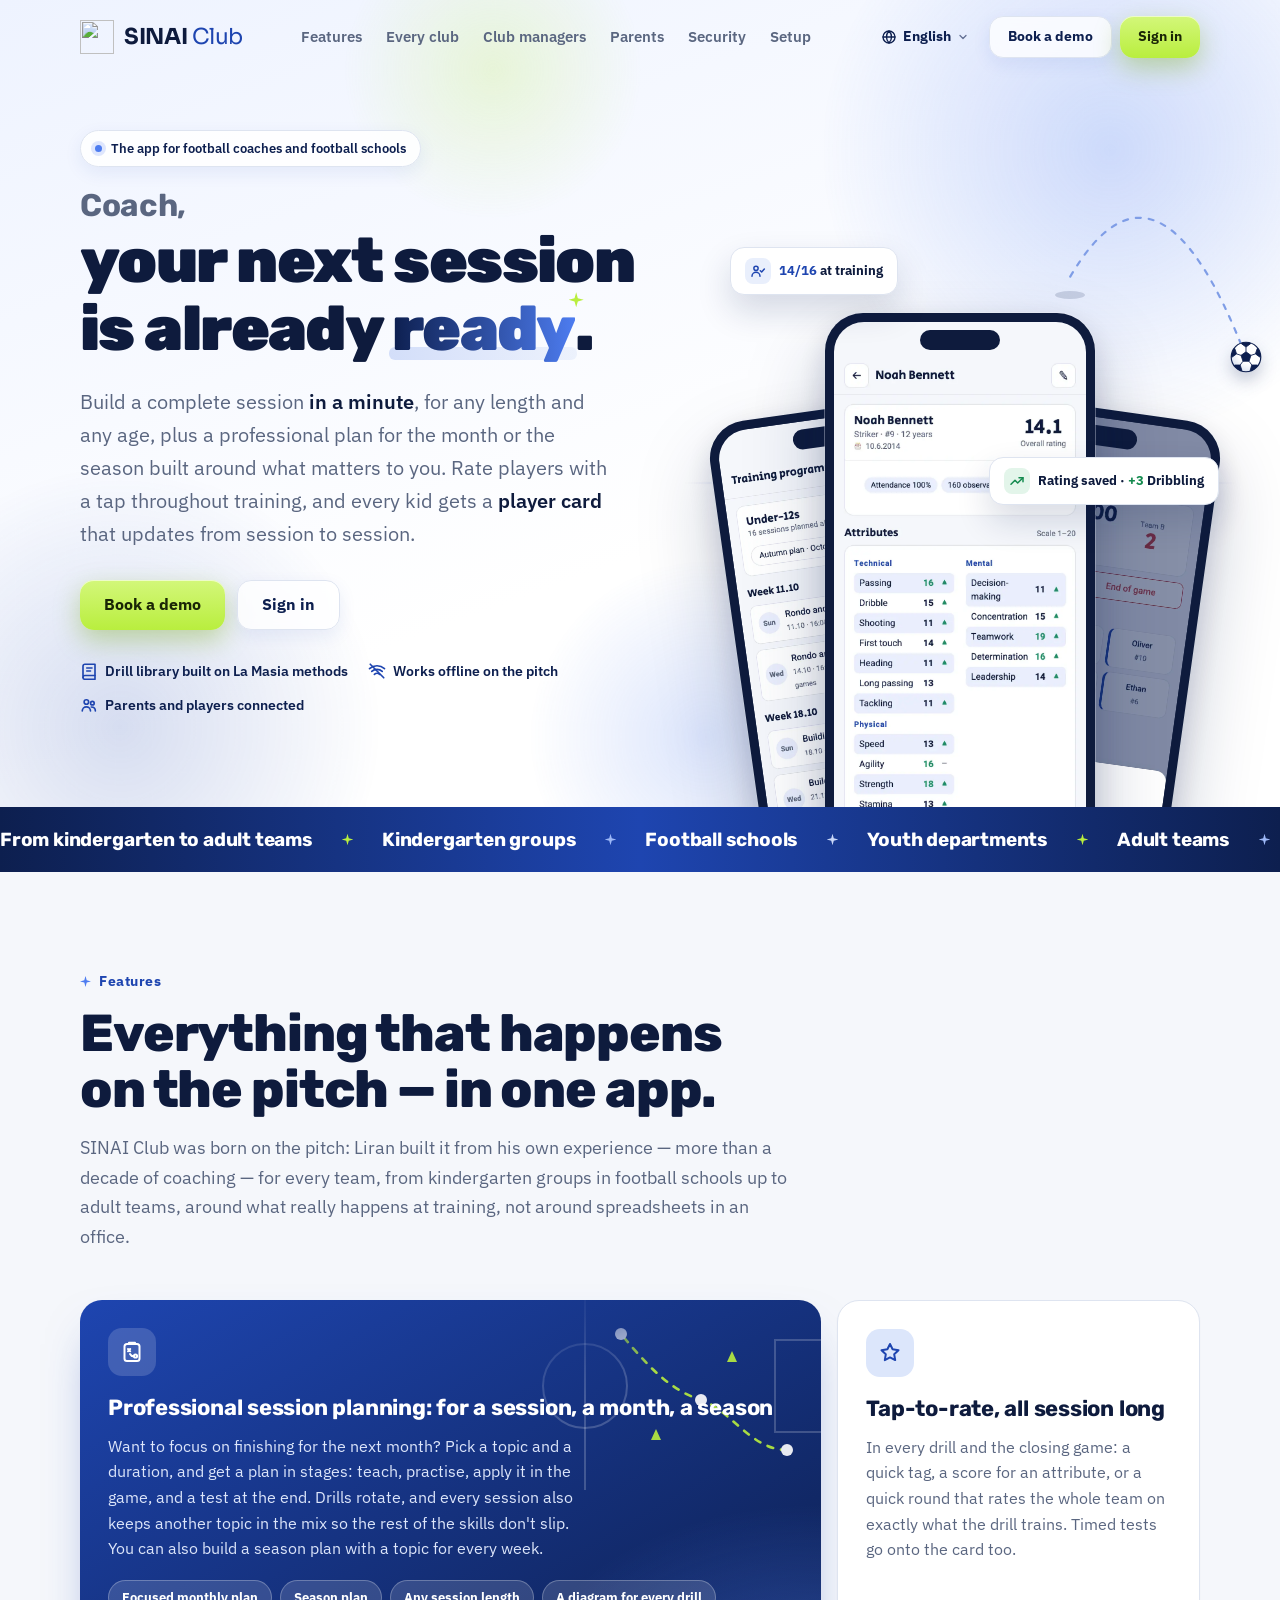
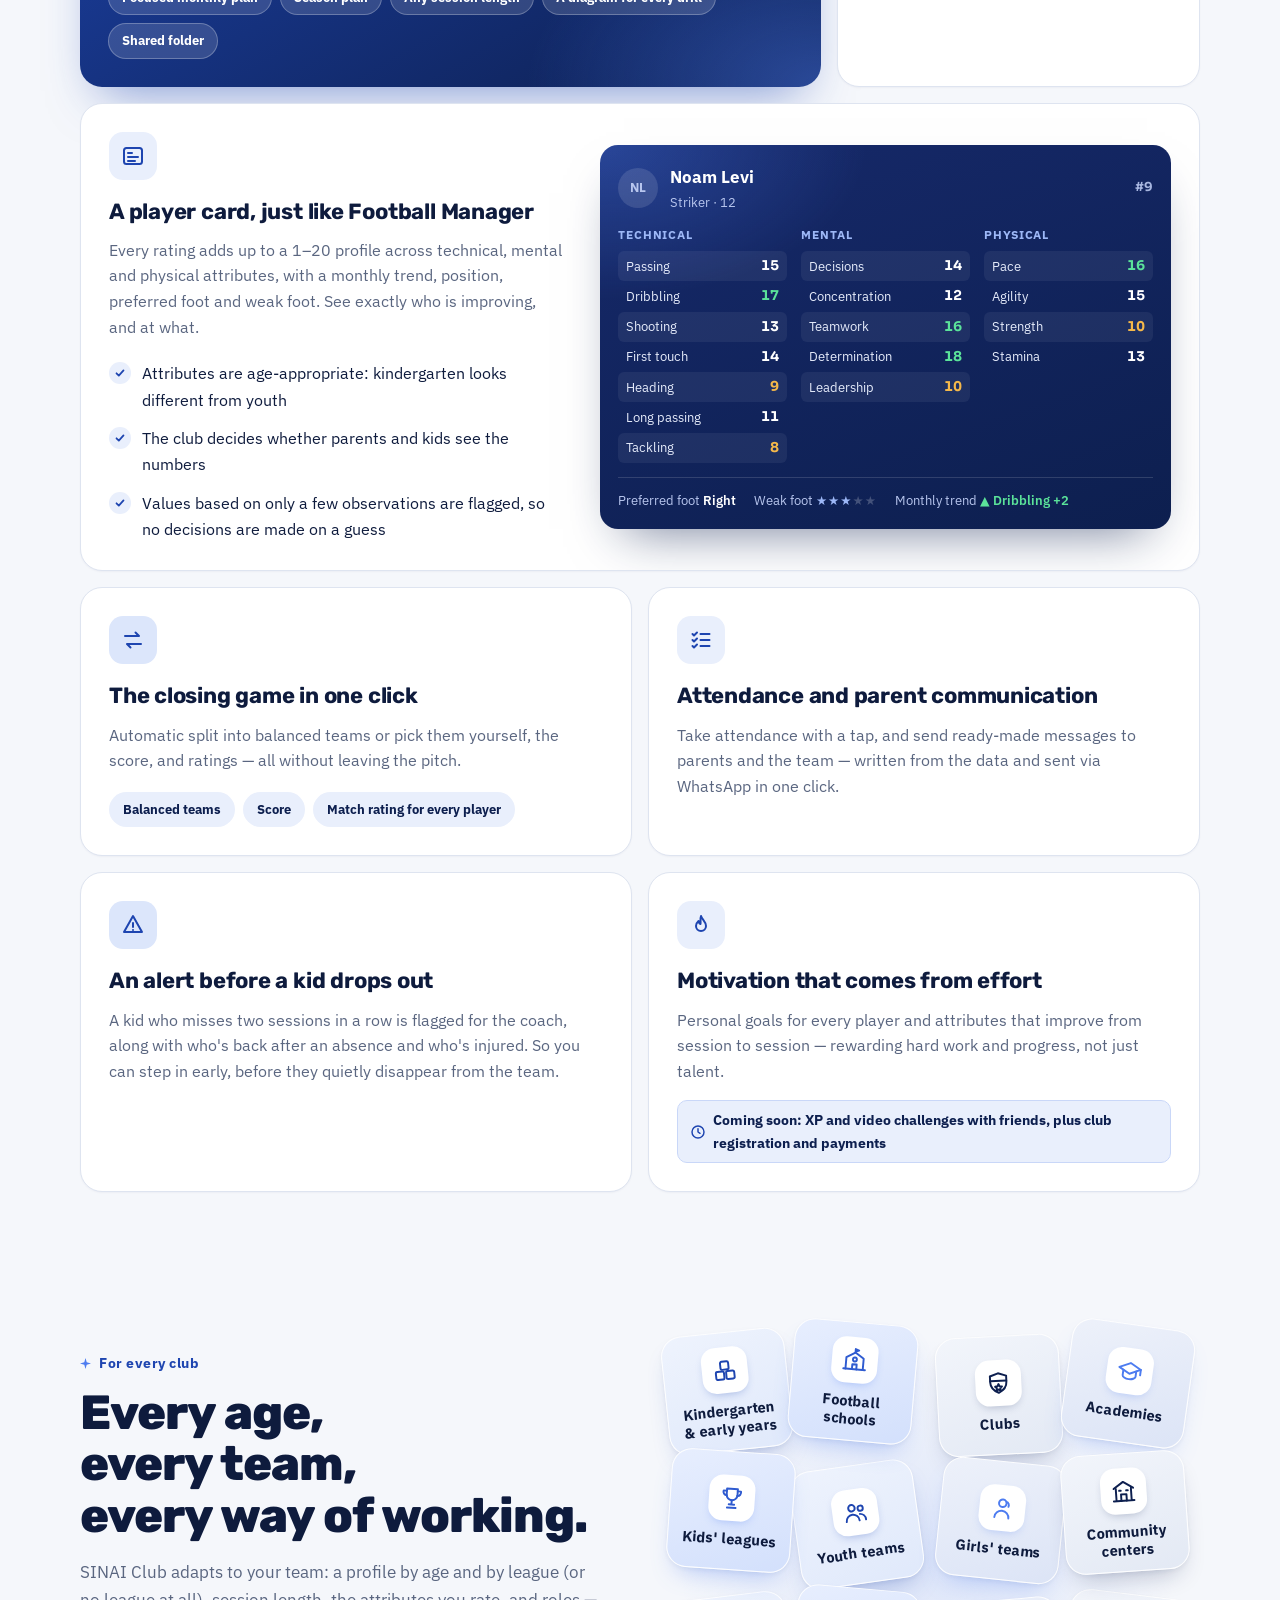
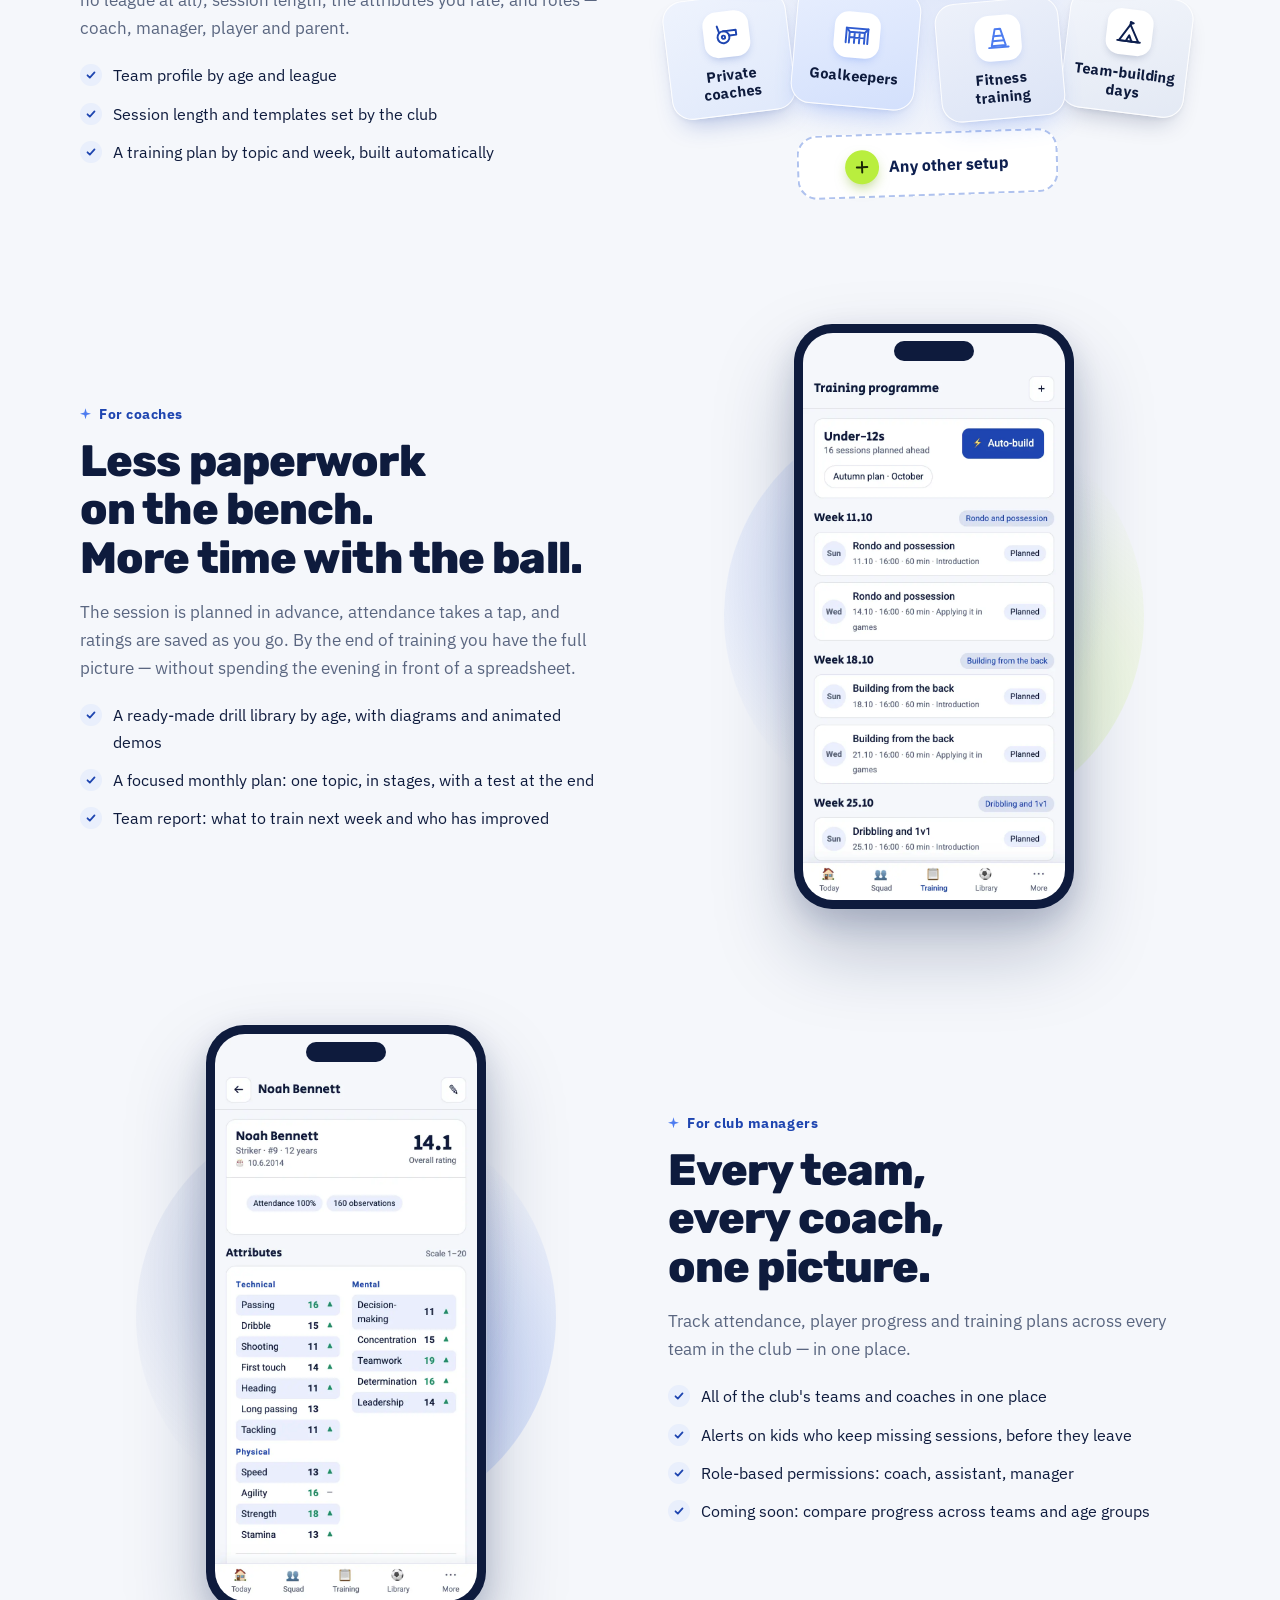
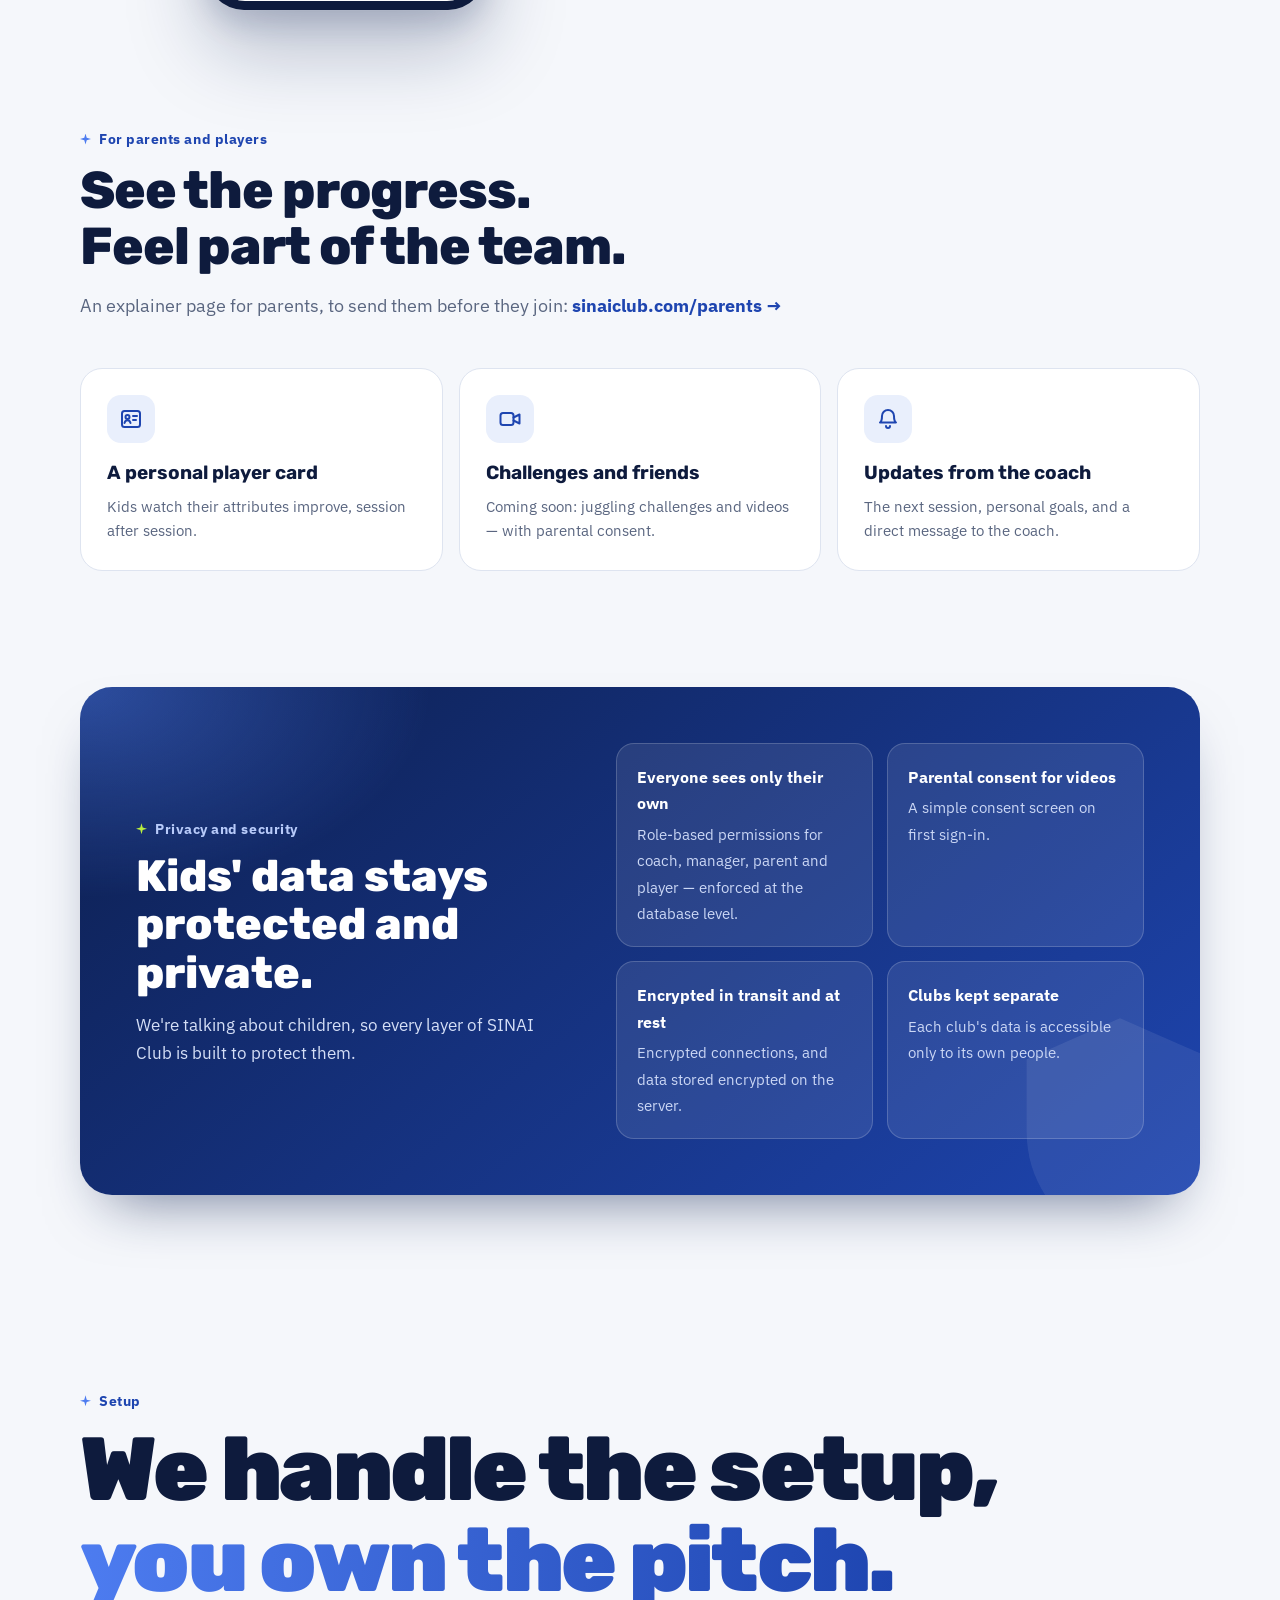
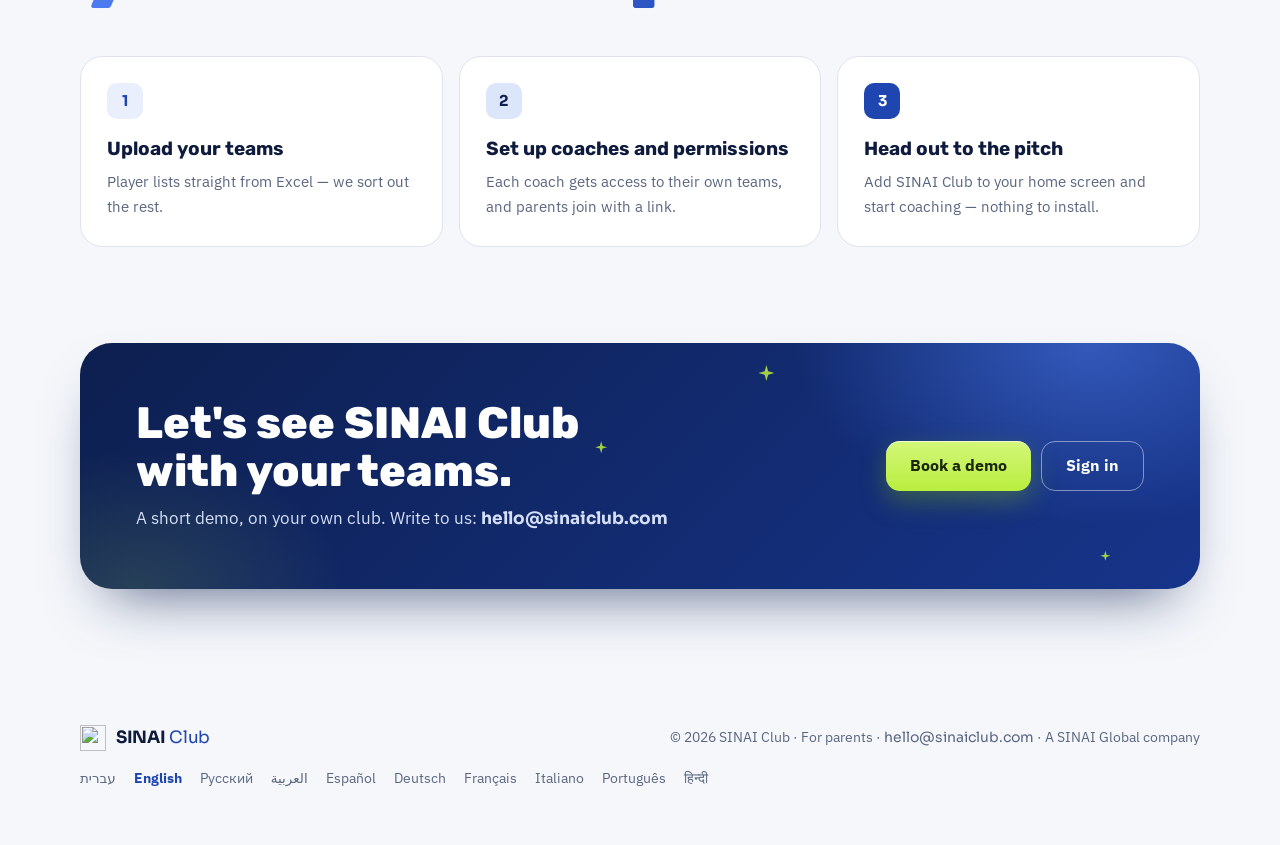
==== commit 9f448fdb: "SINAI Club 3.0: build-a-session from team weaknesses, monthly parent reports (AI line + coach approv" ====
--- a/index.html
+++ b/index.html
@@ -15,6 +15,7 @@
 <link rel="alternate" hreflang="fr" href="https://sinaiclub.com/fr/">
 <link rel="alternate" hreflang="it" href="https://sinaiclub.com/it/">
 <link rel="alternate" hreflang="pt" href="https://sinaiclub.com/pt/">
+<link rel="alternate" hreflang="hi" href="https://sinaiclub.com/hi/">
 <link rel="alternate" hreflang="x-default" href="https://sinaiclub.com/">
 <link rel="icon" type="image/svg+xml" href="assets/icon.svg">
 <link rel="icon" type="image/png" sizes="32x32" href="assets/favicon-32.png">
@@ -32,6 +33,7 @@
 <meta property="og:locale:alternate" content="fr_FR">
 <meta property="og:locale:alternate" content="it_IT">
 <meta property="og:locale:alternate" content="pt_BR">
+<meta property="og:locale:alternate" content="hi_IN">
 <script>
 /* returning users go straight into the app */
 (function(){try{
@@ -46,7 +48,7 @@
 </script>
 <script id="lang-auto">
 /* language: a saved choice (sg-lang) wins; otherwise the first supported browser language, with English in Israel shown in Hebrew; no match → Hebrew in Israel, English elsewhere (skipped when already heading into the app) */
-if(!window.__scApp)(function(H,P){var s=null;try{s=localStorage.getItem('sg-lang')}catch(e){}function il(){try{return Intl.DateTimeFormat().resolvedOptions().timeZone==='Asia/Jerusalem'}catch(e){return false}}function pick(){var ls=navigator.languages||[navigator.language||''];for(var i=0;i<ls.length;i++){var c=(ls[i]||'').slice(0,2).toLowerCase();if(c==='iw')c='he';if(P[c])return(c==='en'&&il())?'he':c}return il()?'he':'en'}var w=(s&&P[s])?s:pick();if(w!==H)location.replace(P[w]+location.search+location.hash)})('he',{he:'/',en:'/en/',ru:'/ru/',ar:'/ar/',es:'/es/',de:'/de/',fr:'/fr/',it:'/it/',pt:'/pt/'});
+if(!window.__scApp)(function(H,P){var s=null;try{s=localStorage.getItem('sg-lang')}catch(e){}function il(){try{return Intl.DateTimeFormat().resolvedOptions().timeZone==='Asia/Jerusalem'}catch(e){return false}}function pick(){var ls=navigator.languages||[navigator.language||''];for(var i=0;i<ls.length;i++){var c=(ls[i]||'').slice(0,2).toLowerCase();if(c==='iw')c='he';if(P[c])return(c==='en'&&il())?'he':c}return il()?'he':'en'}var w=(s&&P[s])?s:pick();if(w!==H)location.replace(P[w]+location.search+location.hash)})('he',{he:'/',en:'/en/',ru:'/ru/',ar:'/ar/',es:'/es/',de:'/de/',fr:'/fr/',it:'/it/',pt:'/pt/',hi:'/hi/'});
 </script>
 <link rel="preconnect" href="https://fonts.googleapis.com">
 <link rel="preconnect" href="https://fonts.gstatic.com" crossorigin>
@@ -389,10 +391,11 @@
 <link rel="stylesheet" href="assets/signature.css">
 </head>
 <body>
+<script id="sc-intro">/* branded intro — source: /assets/intro.src.js */!function(){try{if(window.__scApp)return;var e="sc-intro";if(sessionStorage.getItem(e))return;if(sessionStorage.setItem(e,"1"),window.matchMedia&&matchMedia("(prefers-reduced-motion: reduce)").matches)return;var t=document.createElement("div");t.id="scIntro",t.setAttribute("aria-hidden","true"),t.innerHTML='<style>#scIntro{position:fixed;inset:0;z-index:2147483000;display:grid;place-items:center;background:radial-gradient(120% 90% at 50% 40%,#1E45B0 0%,#0D1F4F 70%);cursor:pointer;transition:opacity .25s ease}#scIntro.out{opacity:0}#scIntro .in{display:flex;flex-direction:column;align-items:center}#scIntro img{width:92px;height:92px;border-radius:22px;opacity:0;transform:scale(.82);filter:drop-shadow(0 12px 30px rgba(0,0,0,.35));animation:siA .5s cubic-bezier(.22,1,.36,1) .05s forwards}#scIntro .w{direction:ltr;margin-top:14px;font:400 30px/1 Sora,Heebo,system-ui,sans-serif;letter-spacing:-.4px;color:#fff;opacity:0;transform:translateY(8px);animation:siB .4s ease .3s forwards}#scIntro .w b{font-weight:700}#scIntro .w span{color:#B9EE3E}#scIntro i{display:block;height:3px;width:0;margin-top:14px;border-radius:3px;background:#B9EE3E;animation:siC .45s cubic-bezier(.22,1,.36,1) .55s forwards}@keyframes siA{to{opacity:1;transform:none}}@keyframes siB{to{opacity:1;transform:none}}@keyframes siC{to{width:132px}}</style><div class="in"><img src="/assets/icon.svg" alt=""><div class="w"><b>SINAI</b> <span>Club</span></div><i></i></div>',document.body.appendChild(t);var i,r=!1;function n(){r||(r=!0,clearTimeout(i),t.className="out",setTimeout(function(){t.parentNode&&t.parentNode.removeChild(t)},260),removeEventListener("keydown",n))}i=setTimeout(n,1230),t.addEventListener("pointerdown",n),addEventListener("keydown",n)}catch(o){}}();</script>
 <nav><div class="wrap">
  <a href="#" class="brand" aria-label="SINAI Club"><img src="assets/icon.svg" alt=""><span class="word"><b>SINAI</b><span> Club</span></span></a>
  <div class="links"><a href="#features">יכולות</a><a href="#fit">לכל מועדון</a><a href="#managers">למנהלים</a><a href="#parents">להורים</a><a href="#security">אבטחה</a><a href="#setup">הקמה</a></div>
- <div style="display:flex;gap:8px;align-items:center"><details class="lng"><summary class="lang" aria-label="שפה: עברית"><svg width="16" height="16" viewBox="0 0 24 24" fill="none" stroke="currentColor" stroke-width="2" stroke-linecap="round" stroke-linejoin="round" aria-hidden="true"><circle cx="12" cy="12" r="9"/><path d="M3 12h18M12 3c2.5 2.6 3.8 5.6 3.8 9s-1.3 6.4-3.8 9c-2.5-2.6-3.8-5.6-3.8-9S9.5 5.6 12 3z"/></svg><span>עברית</span><svg class="chev" width="12" height="12" viewBox="0 0 24 24" fill="none" stroke="currentColor" stroke-width="2.6" stroke-linecap="round" stroke-linejoin="round" aria-hidden="true"><path d="M6 9l6 6 6-6"/></svg></summary><div class="lng-m"><a href="./" hreflang="he" lang="he" aria-current="page" onclick="try{localStorage.setItem('sg-lang','he')}catch(e){}">עברית</a><a href="en/" hreflang="en" lang="en" onclick="try{localStorage.setItem('sg-lang','en')}catch(e){}">English</a><a href="ru/" hreflang="ru" lang="ru" onclick="try{localStorage.setItem('sg-lang','ru')}catch(e){}">Русский</a><a href="ar/" hreflang="ar" lang="ar" onclick="try{localStorage.setItem('sg-lang','ar')}catch(e){}">العربية</a><a href="es/" hreflang="es" lang="es" onclick="try{localStorage.setItem('sg-lang','es')}catch(e){}">Español</a><a href="de/" hreflang="de" lang="de" onclick="try{localStorage.setItem('sg-lang','de')}catch(e){}">Deutsch</a><a href="fr/" hreflang="fr" lang="fr" onclick="try{localStorage.setItem('sg-lang','fr')}catch(e){}">Français</a><a href="it/" hreflang="it" lang="it" onclick="try{localStorage.setItem('sg-lang','it')}catch(e){}">Italiano</a><a href="pt/" hreflang="pt" lang="pt" onclick="try{localStorage.setItem('sg-lang','pt')}catch(e){}">Português</a></div></details><a class="btn btn-ghost" href="#contact">תיאום הדגמה</a><a class="btn btn-lime" href="/app/">כניסה למערכת</a></div>
+ <div style="display:flex;gap:8px;align-items:center"><details class="lng"><summary class="lang" aria-label="שפה: עברית"><svg width="16" height="16" viewBox="0 0 24 24" fill="none" stroke="currentColor" stroke-width="2" stroke-linecap="round" stroke-linejoin="round" aria-hidden="true"><circle cx="12" cy="12" r="9"/><path d="M3 12h18M12 3c2.5 2.6 3.8 5.6 3.8 9s-1.3 6.4-3.8 9c-2.5-2.6-3.8-5.6-3.8-9S9.5 5.6 12 3z"/></svg><span>עברית</span><svg class="chev" width="12" height="12" viewBox="0 0 24 24" fill="none" stroke="currentColor" stroke-width="2.6" stroke-linecap="round" stroke-linejoin="round" aria-hidden="true"><path d="M6 9l6 6 6-6"/></svg></summary><div class="lng-m"><a href="./" hreflang="he" lang="he" aria-current="page" onclick="try{localStorage.setItem('sg-lang','he')}catch(e){}">עברית</a><a href="en/" hreflang="en" lang="en" onclick="try{localStorage.setItem('sg-lang','en')}catch(e){}">English</a><a href="ru/" hreflang="ru" lang="ru" onclick="try{localStorage.setItem('sg-lang','ru')}catch(e){}">Русский</a><a href="ar/" hreflang="ar" lang="ar" onclick="try{localStorage.setItem('sg-lang','ar')}catch(e){}">العربية</a><a href="es/" hreflang="es" lang="es" onclick="try{localStorage.setItem('sg-lang','es')}catch(e){}">Español</a><a href="de/" hreflang="de" lang="de" onclick="try{localStorage.setItem('sg-lang','de')}catch(e){}">Deutsch</a><a href="fr/" hreflang="fr" lang="fr" onclick="try{localStorage.setItem('sg-lang','fr')}catch(e){}">Français</a><a href="it/" hreflang="it" lang="it" onclick="try{localStorage.setItem('sg-lang','it')}catch(e){}">Italiano</a><a href="pt/" hreflang="pt" lang="pt" onclick="try{localStorage.setItem('sg-lang','pt')}catch(e){}">Português</a><a href="hi/" hreflang="hi" lang="hi" onclick="try{localStorage.setItem('sg-lang','hi')}catch(e){}">हिन्दी</a></div></details><a class="btn btn-ghost" href="#contact">תיאום הדגמה</a><a class="btn btn-lime" href="/app/">כניסה למערכת</a></div>
 </div></nav>
 
 <header class="hero">
@@ -569,6 +572,7 @@
  </div>
 </div></section>
 
+<section id="pricing" hidden></section>
 <section id="contact" style="padding-top:0"><div class="wrap"><div class="cta">
  <i class="deco" style="width:16px;height:16px;top:22px;left:38%" aria-hidden="true"></i><i class="deco" style="width:10px;height:10px;bottom:28px;left:8%;animation-delay:-1s" aria-hidden="true"></i><i class="deco" style="width:12px;height:12px;top:40%;right:46%;animation-delay:-2s" aria-hidden="true"></i>
  <div><h2>בואו נראה את SINAI Club<br>על הקבוצות שלכם.</h2><p>הדגמה קצרה, על המועדון שלכם. כתבו לנו: <span class="mail">hello@sinaiclub.com</span></p></div>
@@ -578,7 +582,7 @@
 <footer><div class="wrap">
  <a href="#" class="brand" aria-label="SINAI Club"><img src="assets/icon.svg" alt="" style="width:26px;height:26px"><span class="word" style="font-size:17px"><b>SINAI</b><span> Club</span></span></a>
  <div>© <span id="yr">2026</span> SINAI Club · <a href="/parents/">להורים</a> · <span class="mail" style="font-weight:400">hello@sinaiclub.com</span> · <a href="https://sinai-global.com/he/" class="sg-co">חברה בקבוצת SINAI Global</a></div>
- <div class="flang" aria-label="שפה"><a href="./" hreflang="he" lang="he" aria-current="page" onclick="try{localStorage.setItem('sg-lang','he')}catch(e){}">עברית</a><a href="en/" hreflang="en" lang="en" onclick="try{localStorage.setItem('sg-lang','en')}catch(e){}">English</a><a href="ru/" hreflang="ru" lang="ru" onclick="try{localStorage.setItem('sg-lang','ru')}catch(e){}">Русский</a><a href="ar/" hreflang="ar" lang="ar" onclick="try{localStorage.setItem('sg-lang','ar')}catch(e){}">العربية</a><a href="es/" hreflang="es" lang="es" onclick="try{localStorage.setItem('sg-lang','es')}catch(e){}">Español</a><a href="de/" hreflang="de" lang="de" onclick="try{localStorage.setItem('sg-lang','de')}catch(e){}">Deutsch</a><a href="fr/" hreflang="fr" lang="fr" onclick="try{localStorage.setItem('sg-lang','fr')}catch(e){}">Français</a><a href="it/" hreflang="it" lang="it" onclick="try{localStorage.setItem('sg-lang','it')}catch(e){}">Italiano</a><a href="pt/" hreflang="pt" lang="pt" onclick="try{localStorage.setItem('sg-lang','pt')}catch(e){}">Português</a></div>
+ <div class="flang" aria-label="שפה"><a href="./" hreflang="he" lang="he" aria-current="page" onclick="try{localStorage.setItem('sg-lang','he')}catch(e){}">עברית</a><a href="en/" hreflang="en" lang="en" onclick="try{localStorage.setItem('sg-lang','en')}catch(e){}">English</a><a href="ru/" hreflang="ru" lang="ru" onclick="try{localStorage.setItem('sg-lang','ru')}catch(e){}">Русский</a><a href="ar/" hreflang="ar" lang="ar" onclick="try{localStorage.setItem('sg-lang','ar')}catch(e){}">العربية</a><a href="es/" hreflang="es" lang="es" onclick="try{localStorage.setItem('sg-lang','es')}catch(e){}">Español</a><a href="de/" hreflang="de" lang="de" onclick="try{localStorage.setItem('sg-lang','de')}catch(e){}">Deutsch</a><a href="fr/" hreflang="fr" lang="fr" onclick="try{localStorage.setItem('sg-lang','fr')}catch(e){}">Français</a><a href="it/" hreflang="it" lang="it" onclick="try{localStorage.setItem('sg-lang','it')}catch(e){}">Italiano</a><a href="pt/" hreflang="pt" lang="pt" onclick="try{localStorage.setItem('sg-lang','pt')}catch(e){}">Português</a><a href="hi/" hreflang="hi" lang="hi" onclick="try{localStorage.setItem('sg-lang','hi')}catch(e){}">हिन्दी</a></div>
 </div></footer>
 <script>
 try{document.getElementById('yr').textContent=new Date().getFullYear();}catch(e){}
@@ -613,5 +617,7 @@
 /* language menu: close on outside click / Escape */
 (function(){var d=document.querySelector('.lng');if(!d)return;document.addEventListener('click',function(e){if(d.open&&!d.contains(e.target))d.open=false});document.addEventListener('keydown',function(e){if(e.key==='Escape'&&d.open){d.open=false;d.querySelector('summary').focus()}})})();
 </script>
+<script src="/assets/currency.js?v=361e83a3" defer></script>
+<script src="/assets/pricing.js?v=379ba240" defer></script>
 </body>
 </html>
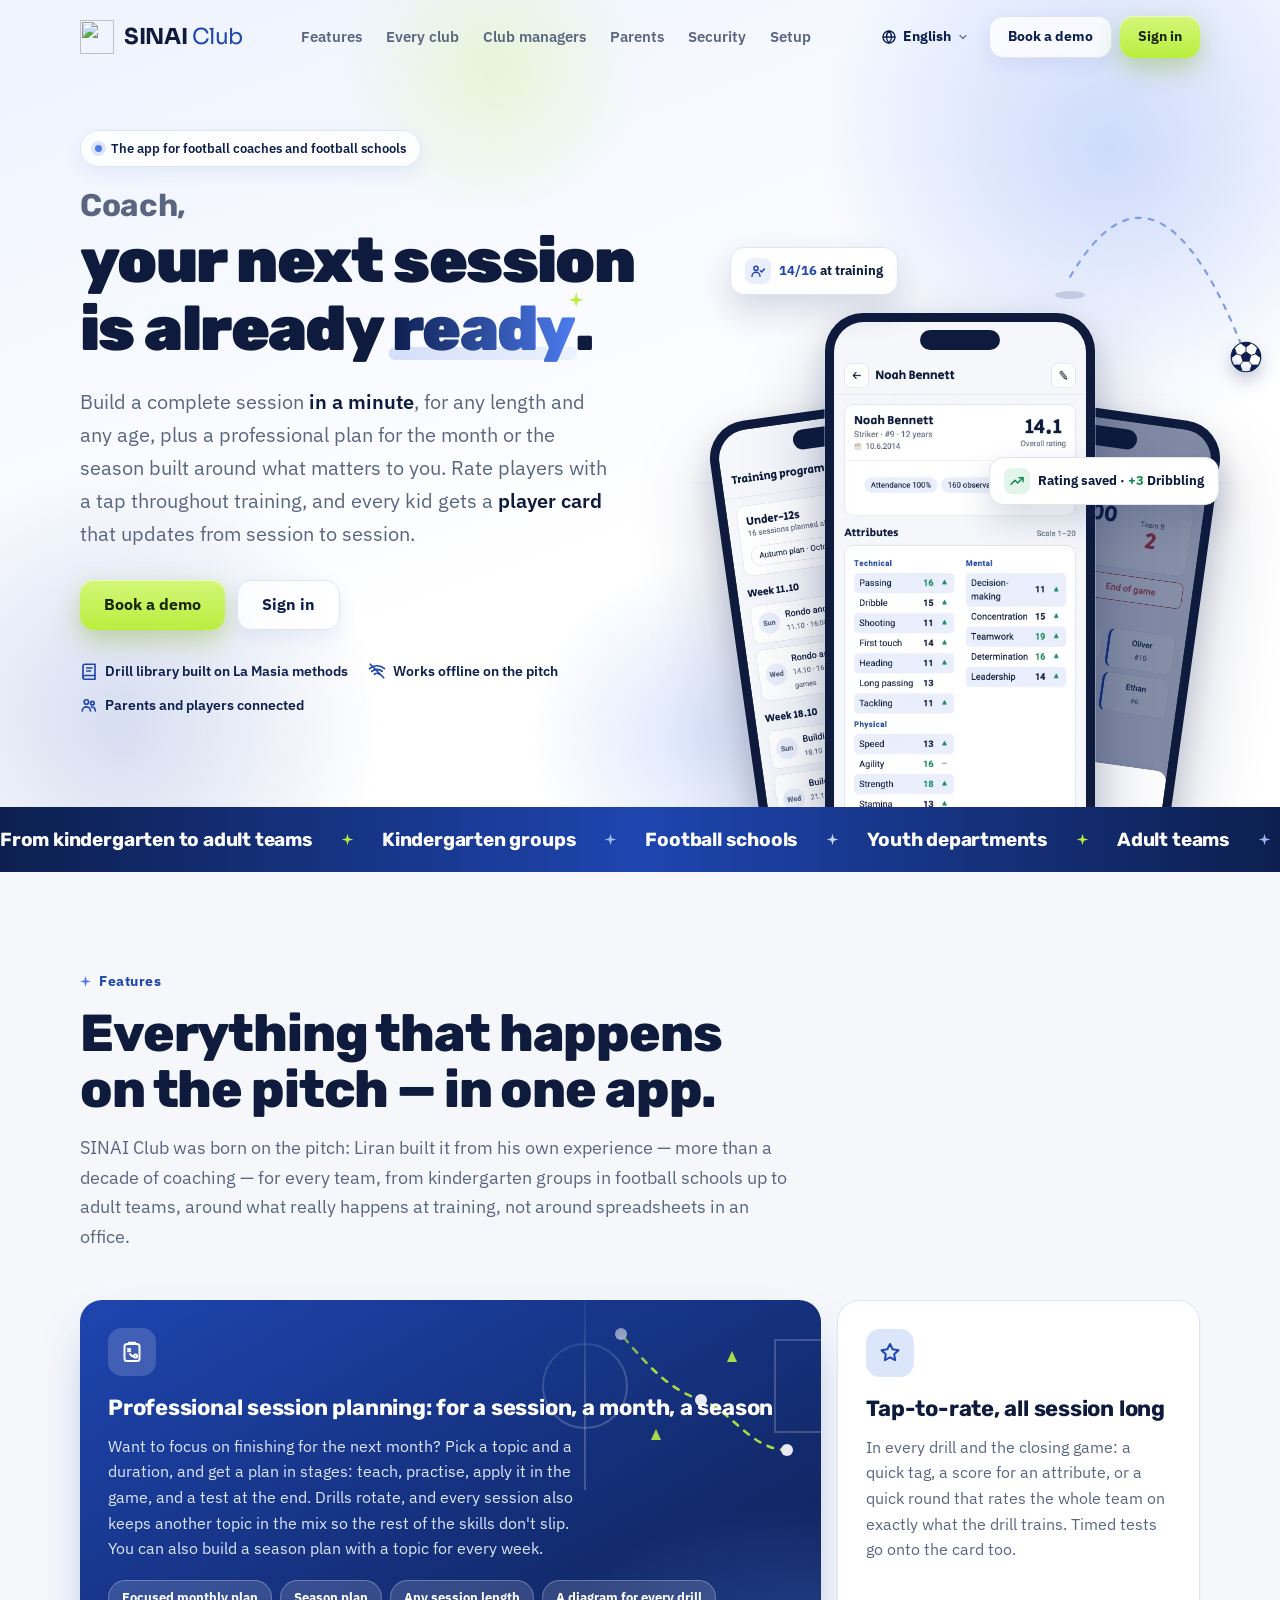
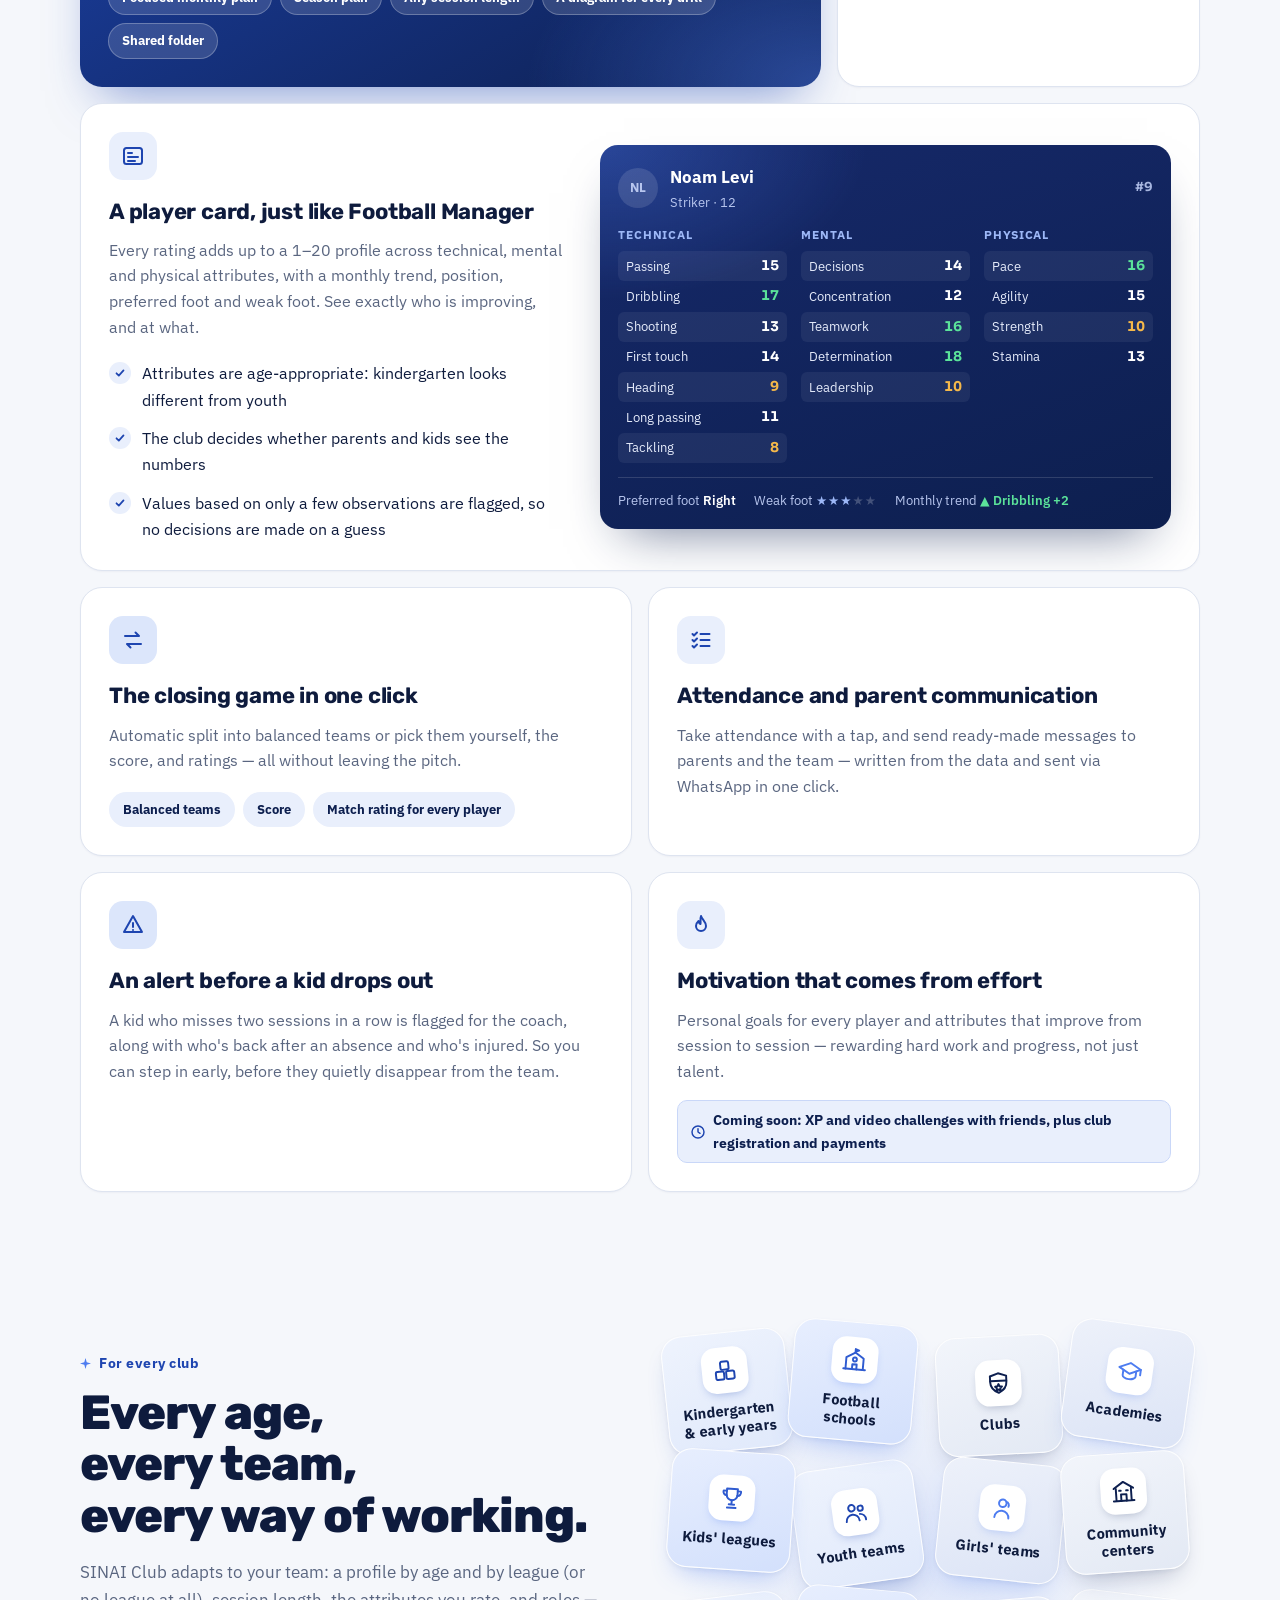
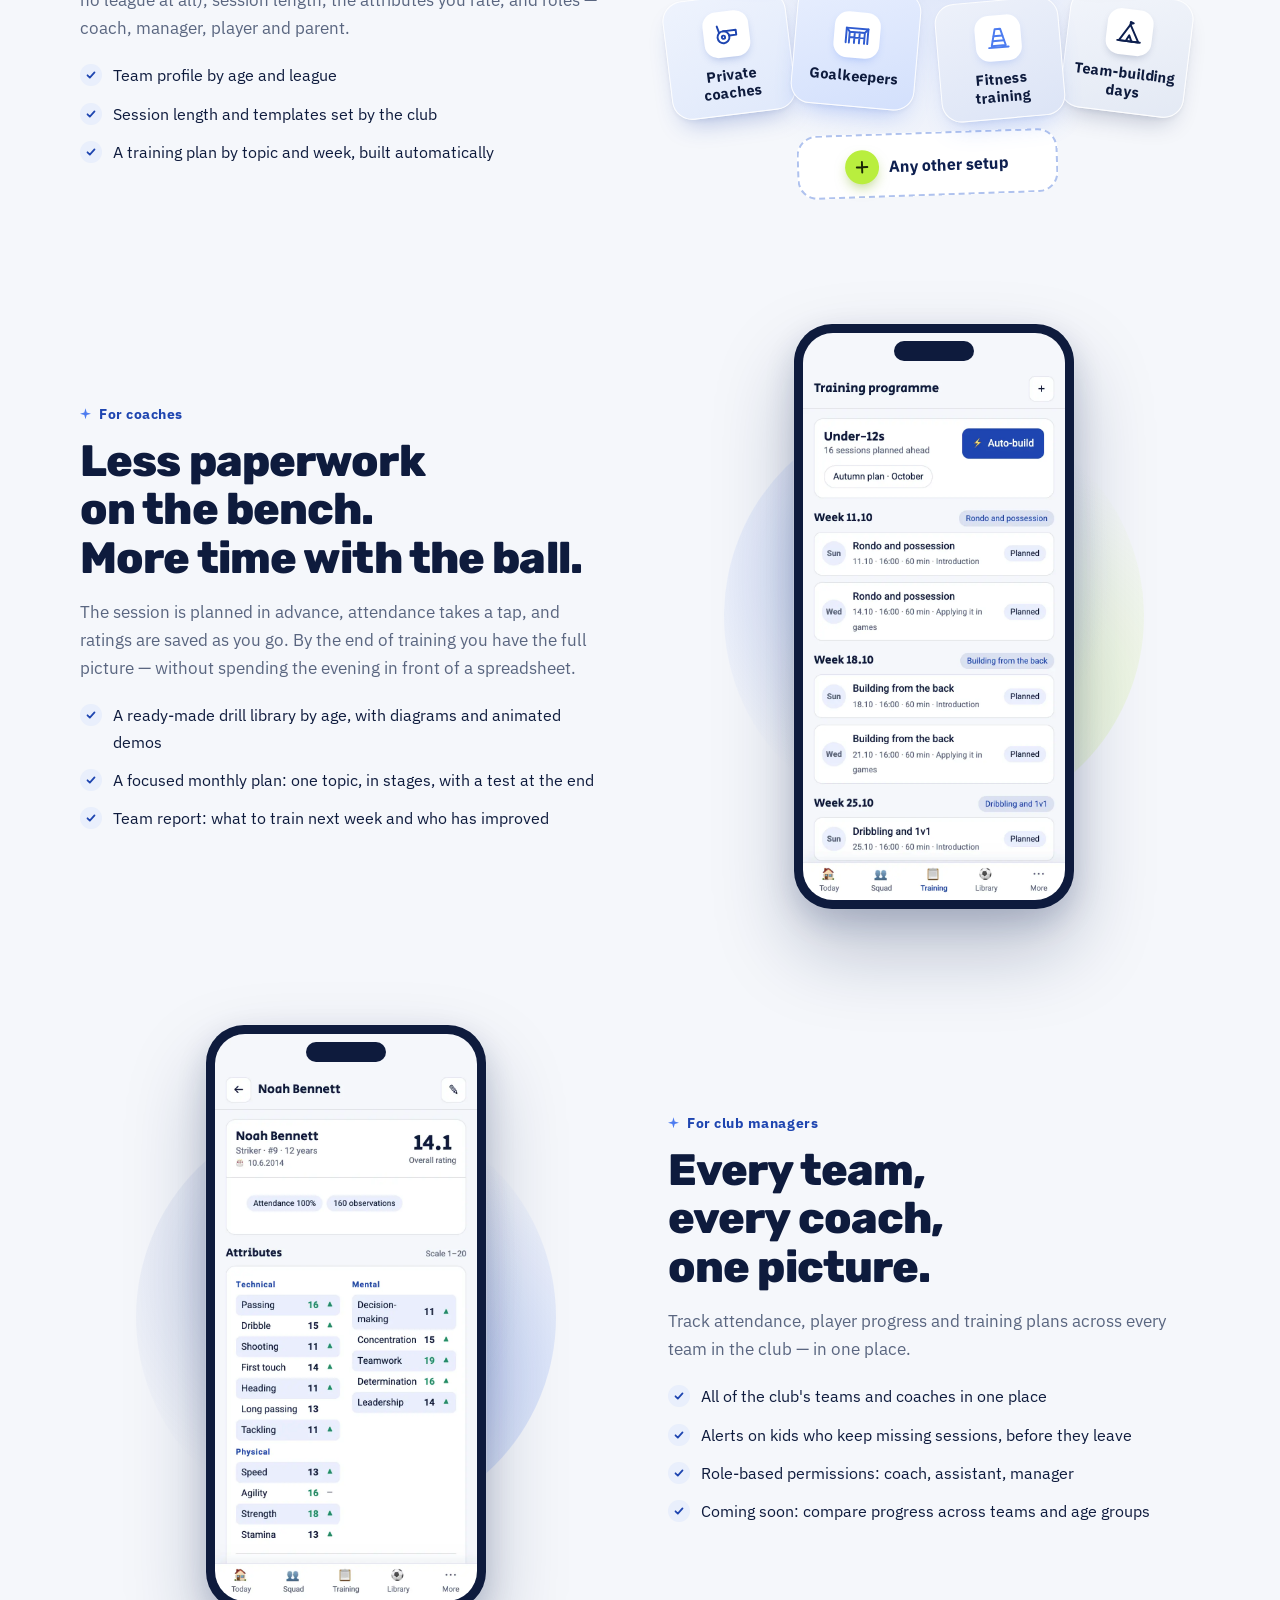
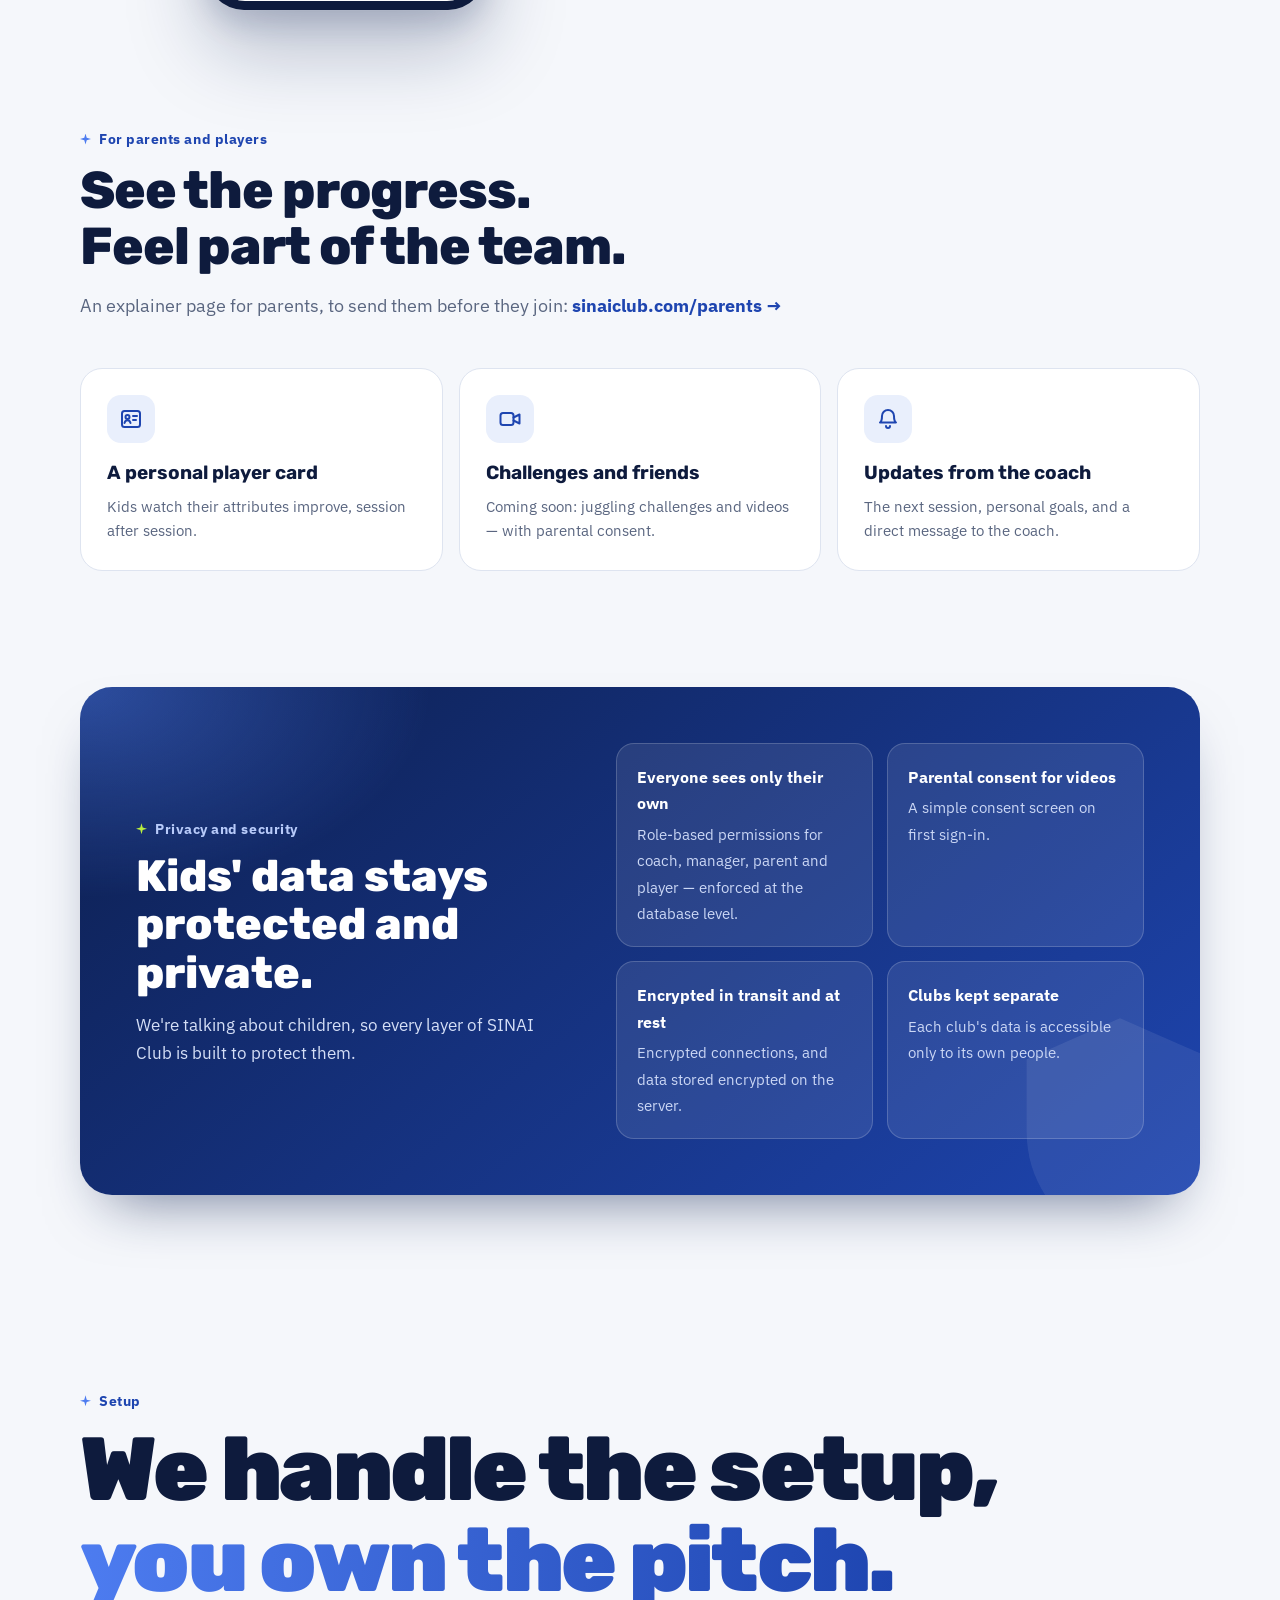
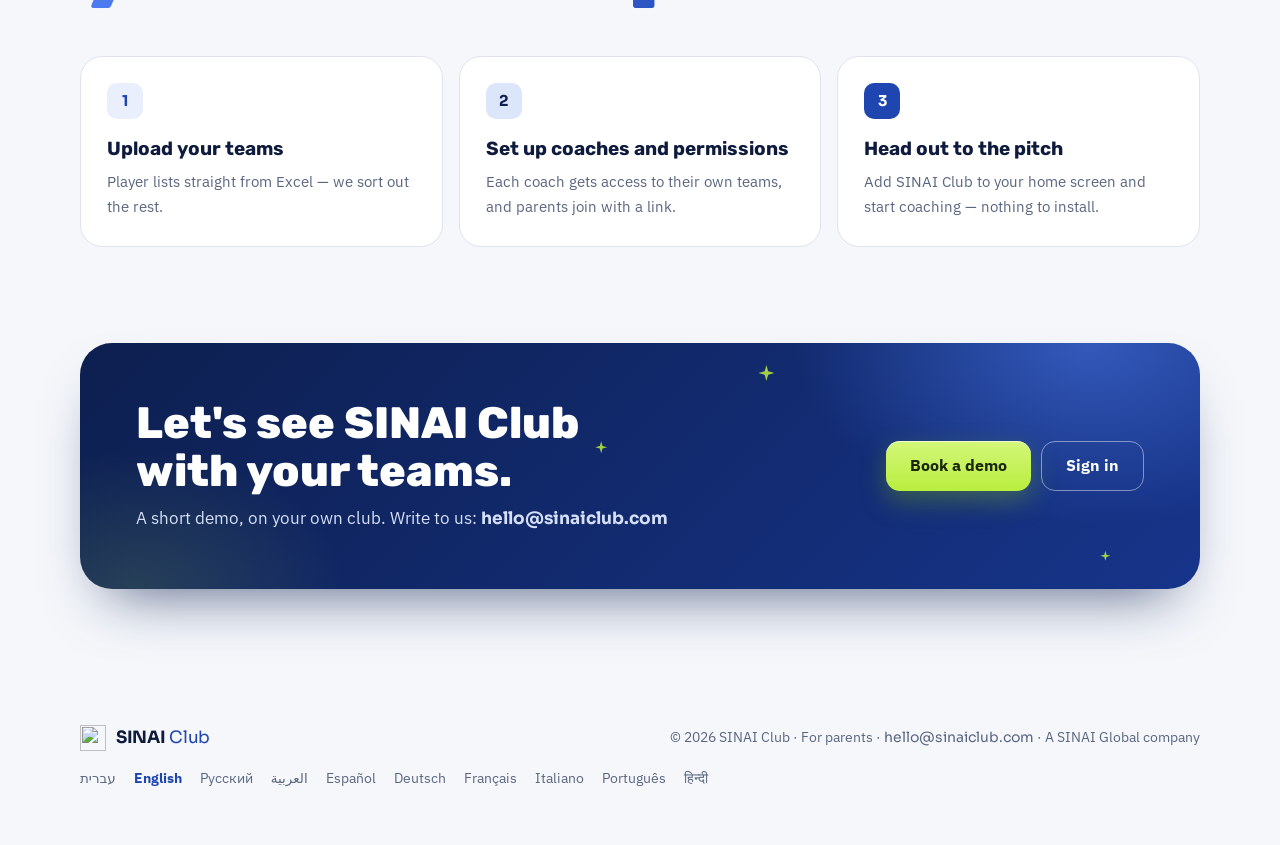
==== commit de3bbf53: "Pricing: two tracks priced per team — Coach (up to 3 teams) and Club (4+ teams, manager tools); $ wi" ====
--- a/index.html
+++ b/index.html
@@ -617,7 +617,7 @@
 /* language menu: close on outside click / Escape */
 (function(){var d=document.querySelector('.lng');if(!d)return;document.addEventListener('click',function(e){if(d.open&&!d.contains(e.target))d.open=false});document.addEventListener('keydown',function(e){if(e.key==='Escape'&&d.open){d.open=false;d.querySelector('summary').focus()}})})();
 </script>
-<script src="/assets/currency.js?v=361e83a3" defer></script>
-<script src="/assets/pricing.js?v=379ba240" defer></script>
+<script src="/assets/currency.js?v=8c642350" defer></script>
+<script src="/assets/pricing.js?v=99849399" defer></script>
 </body>
 </html>
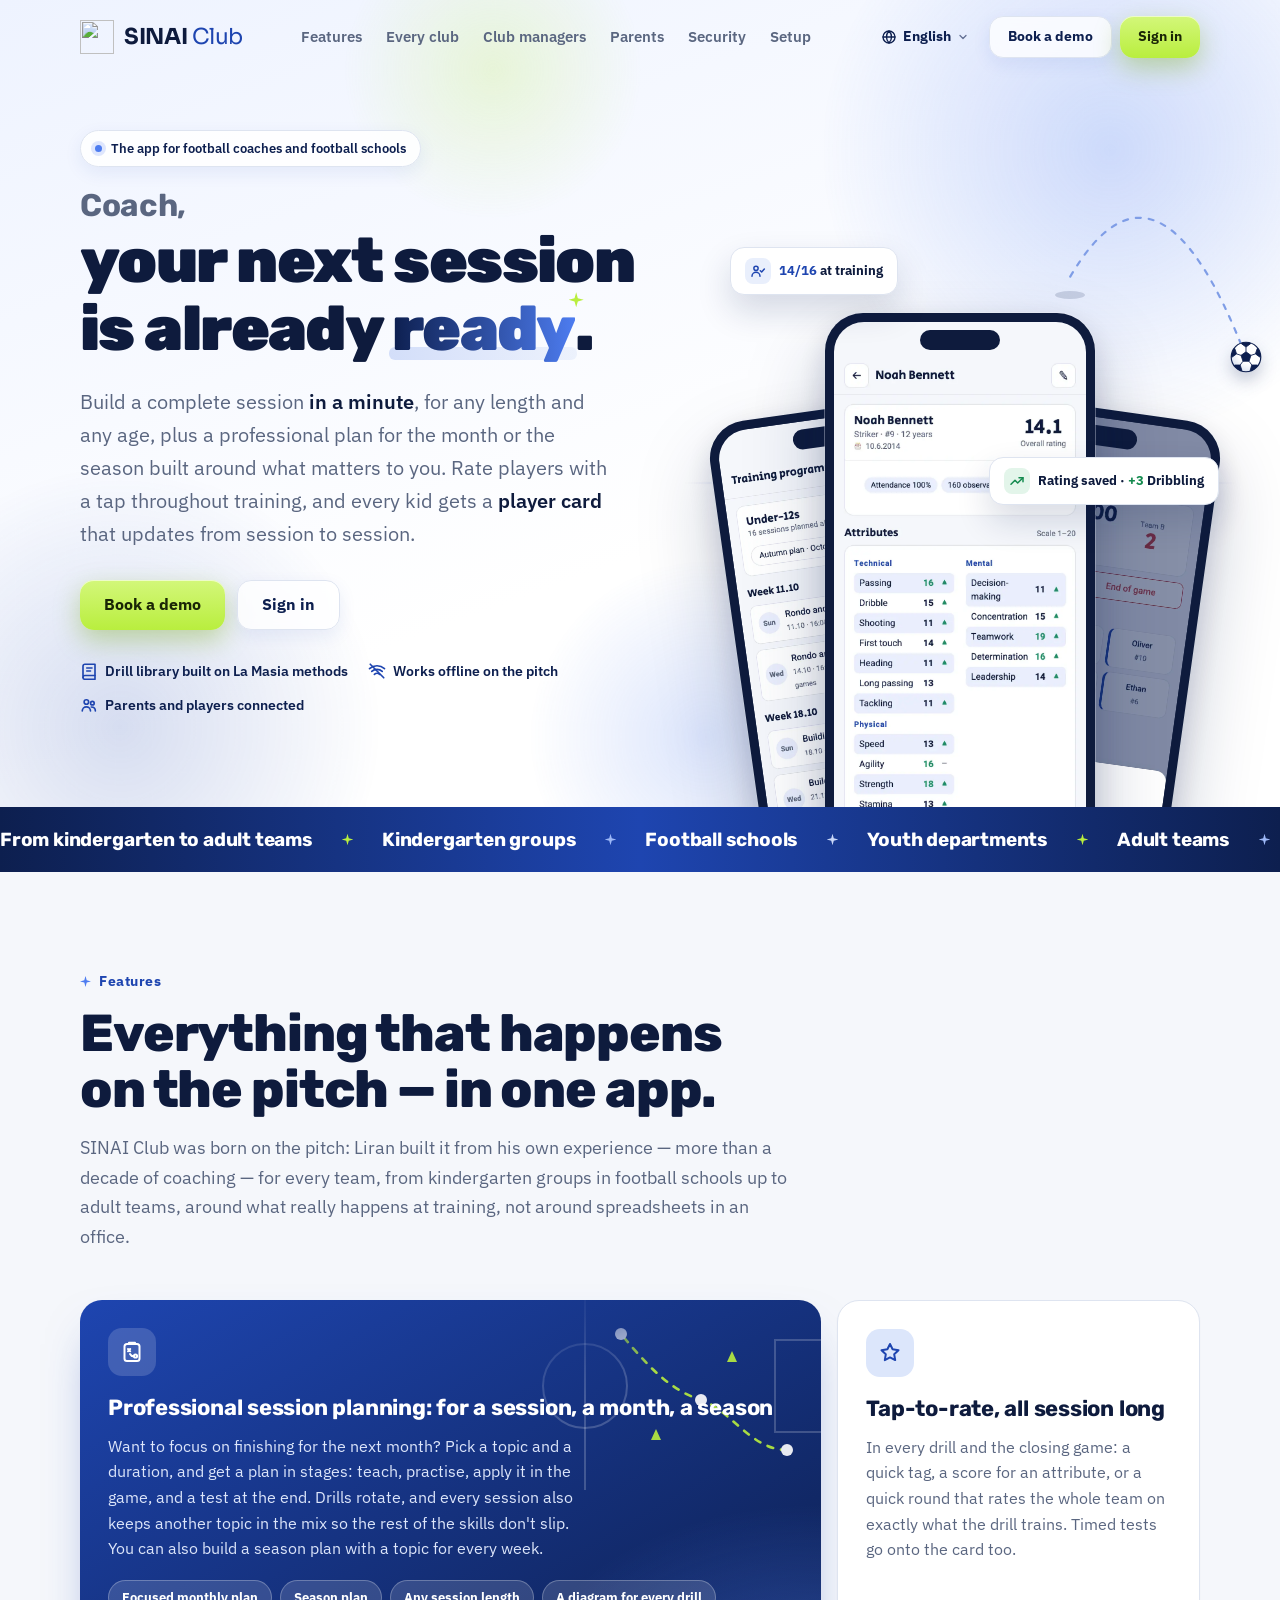
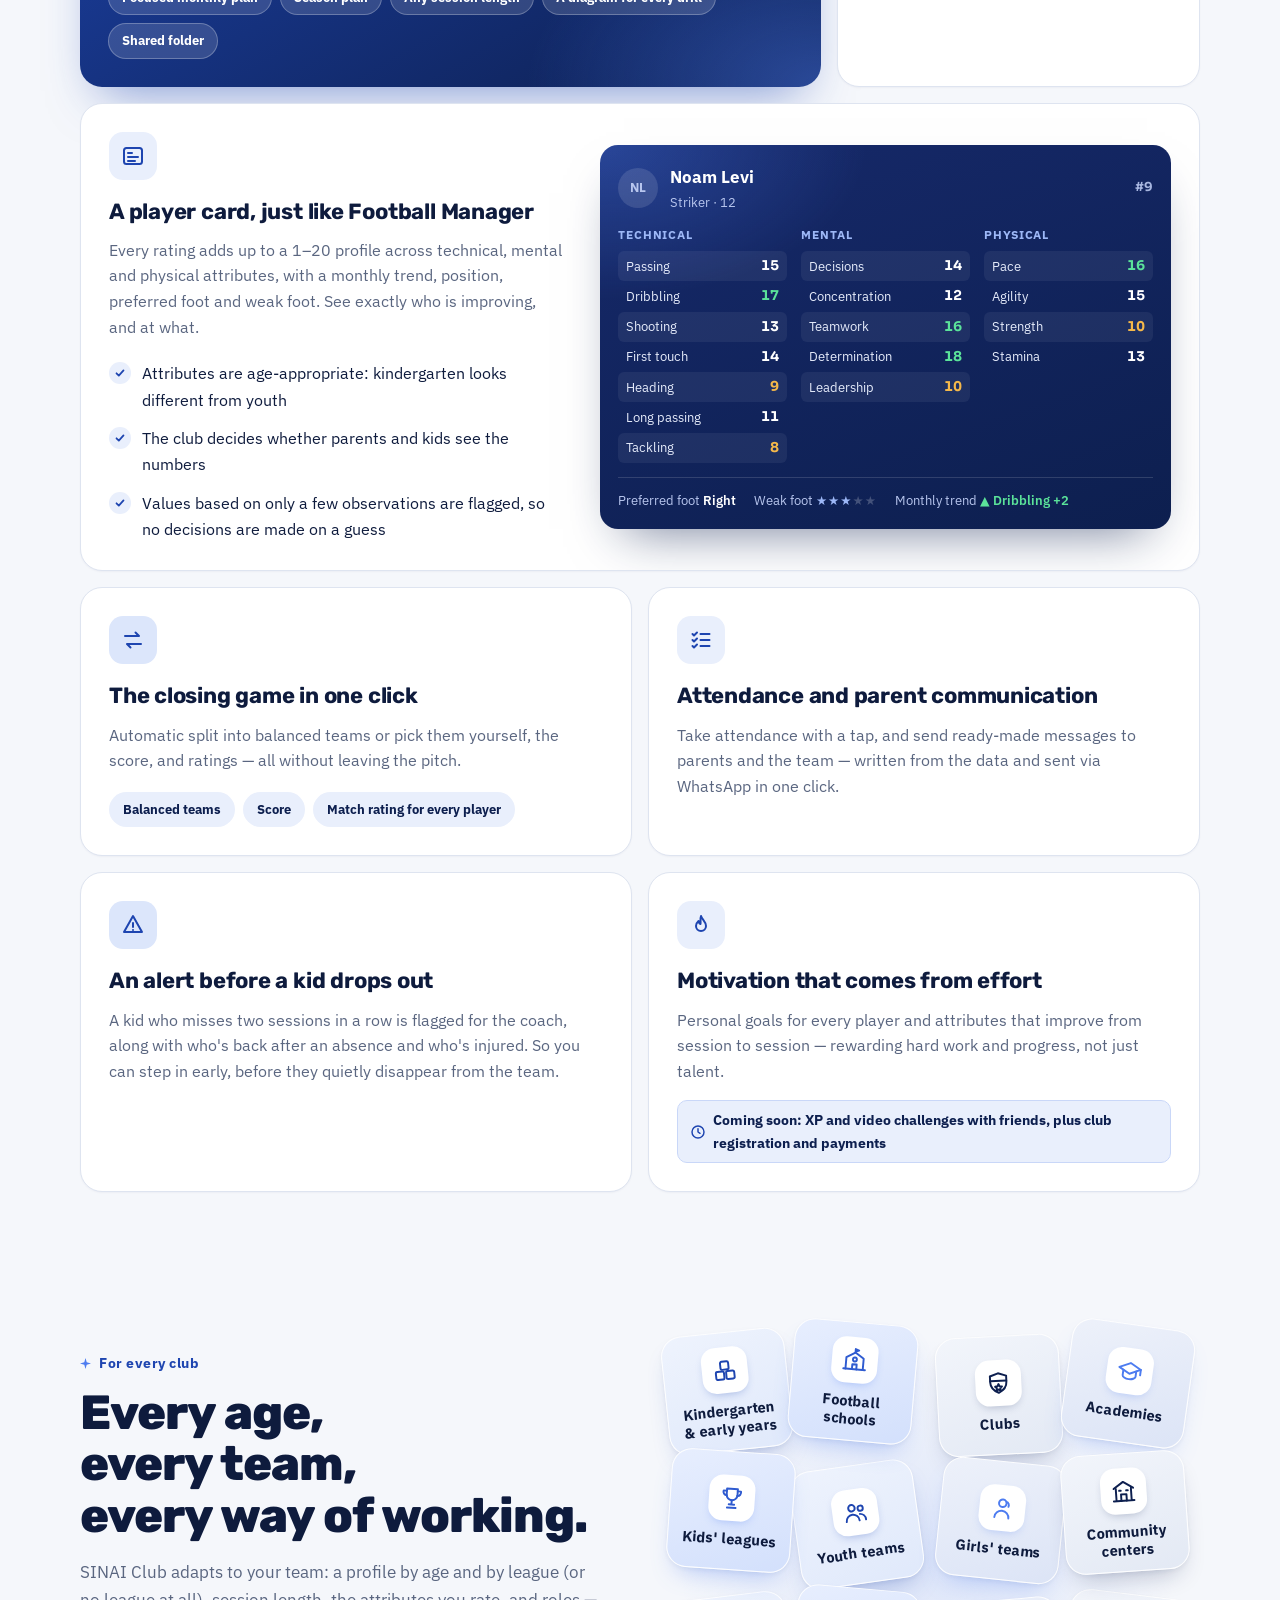
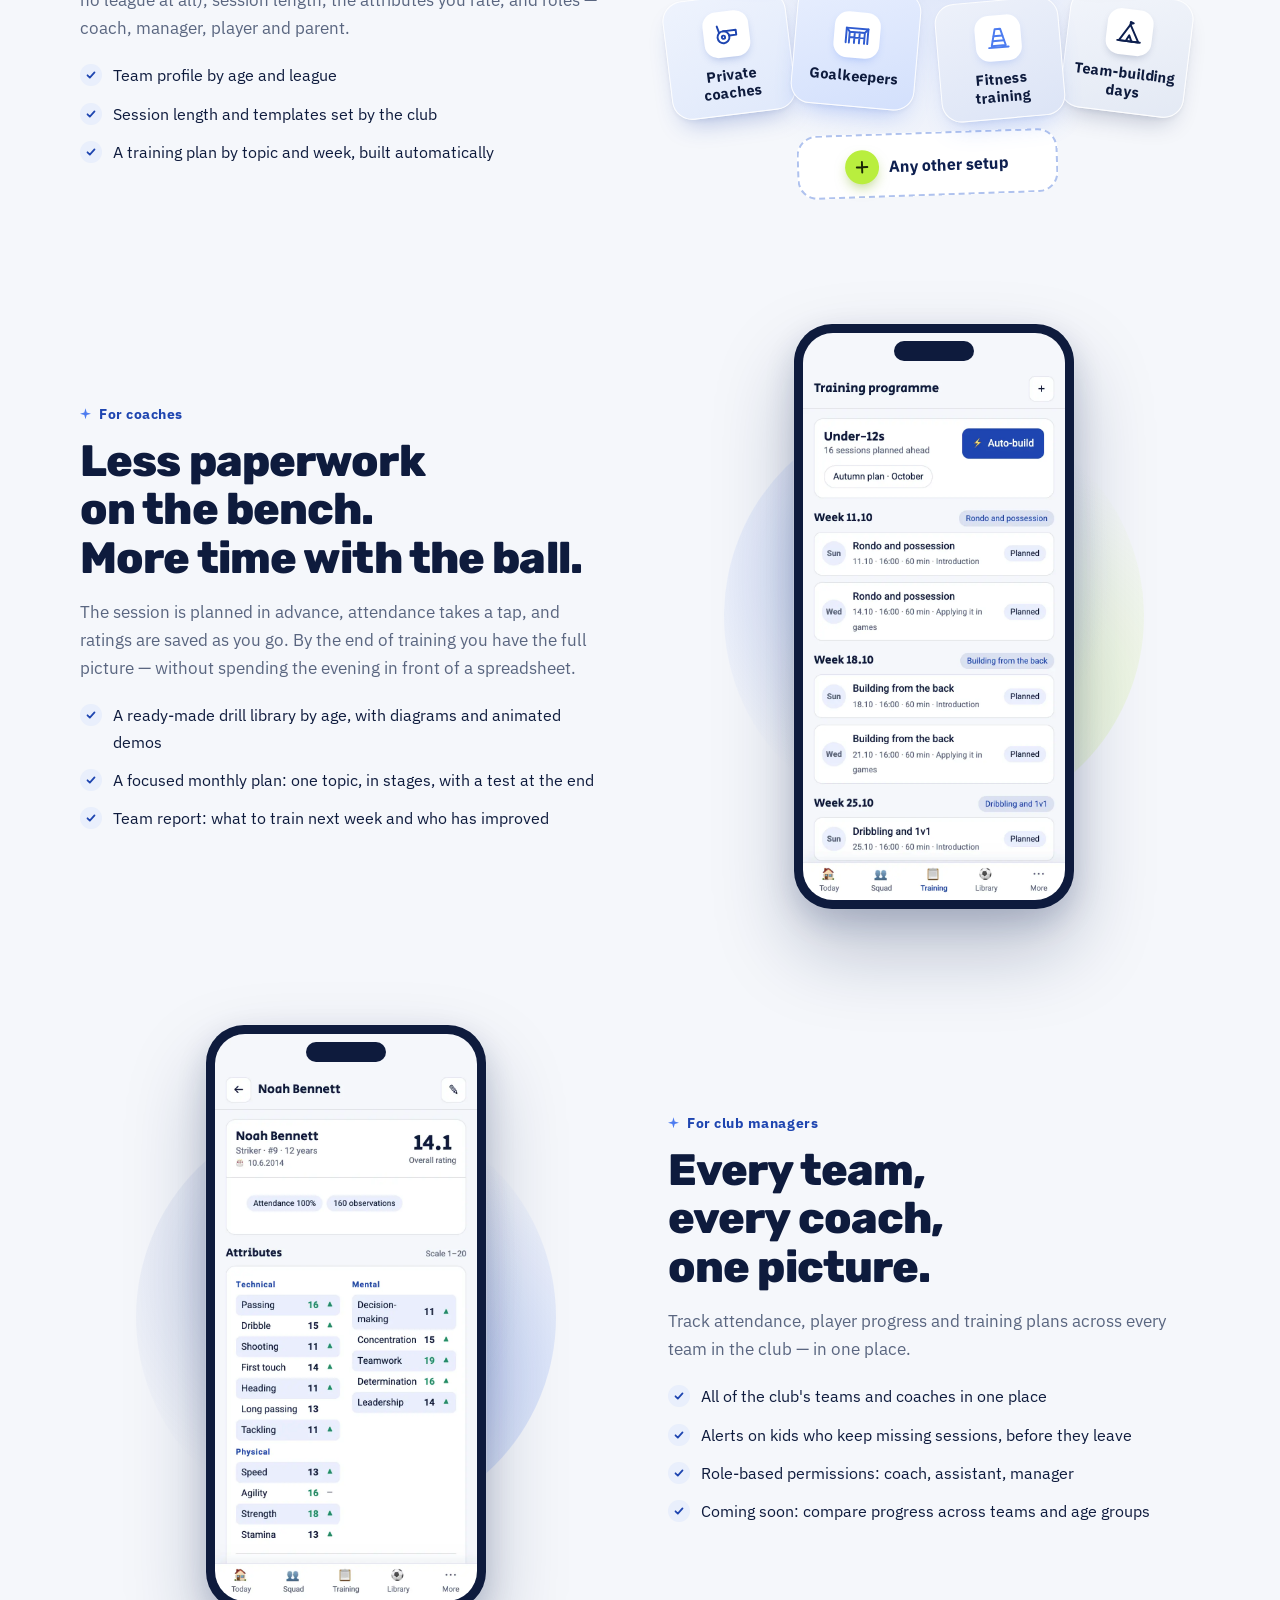
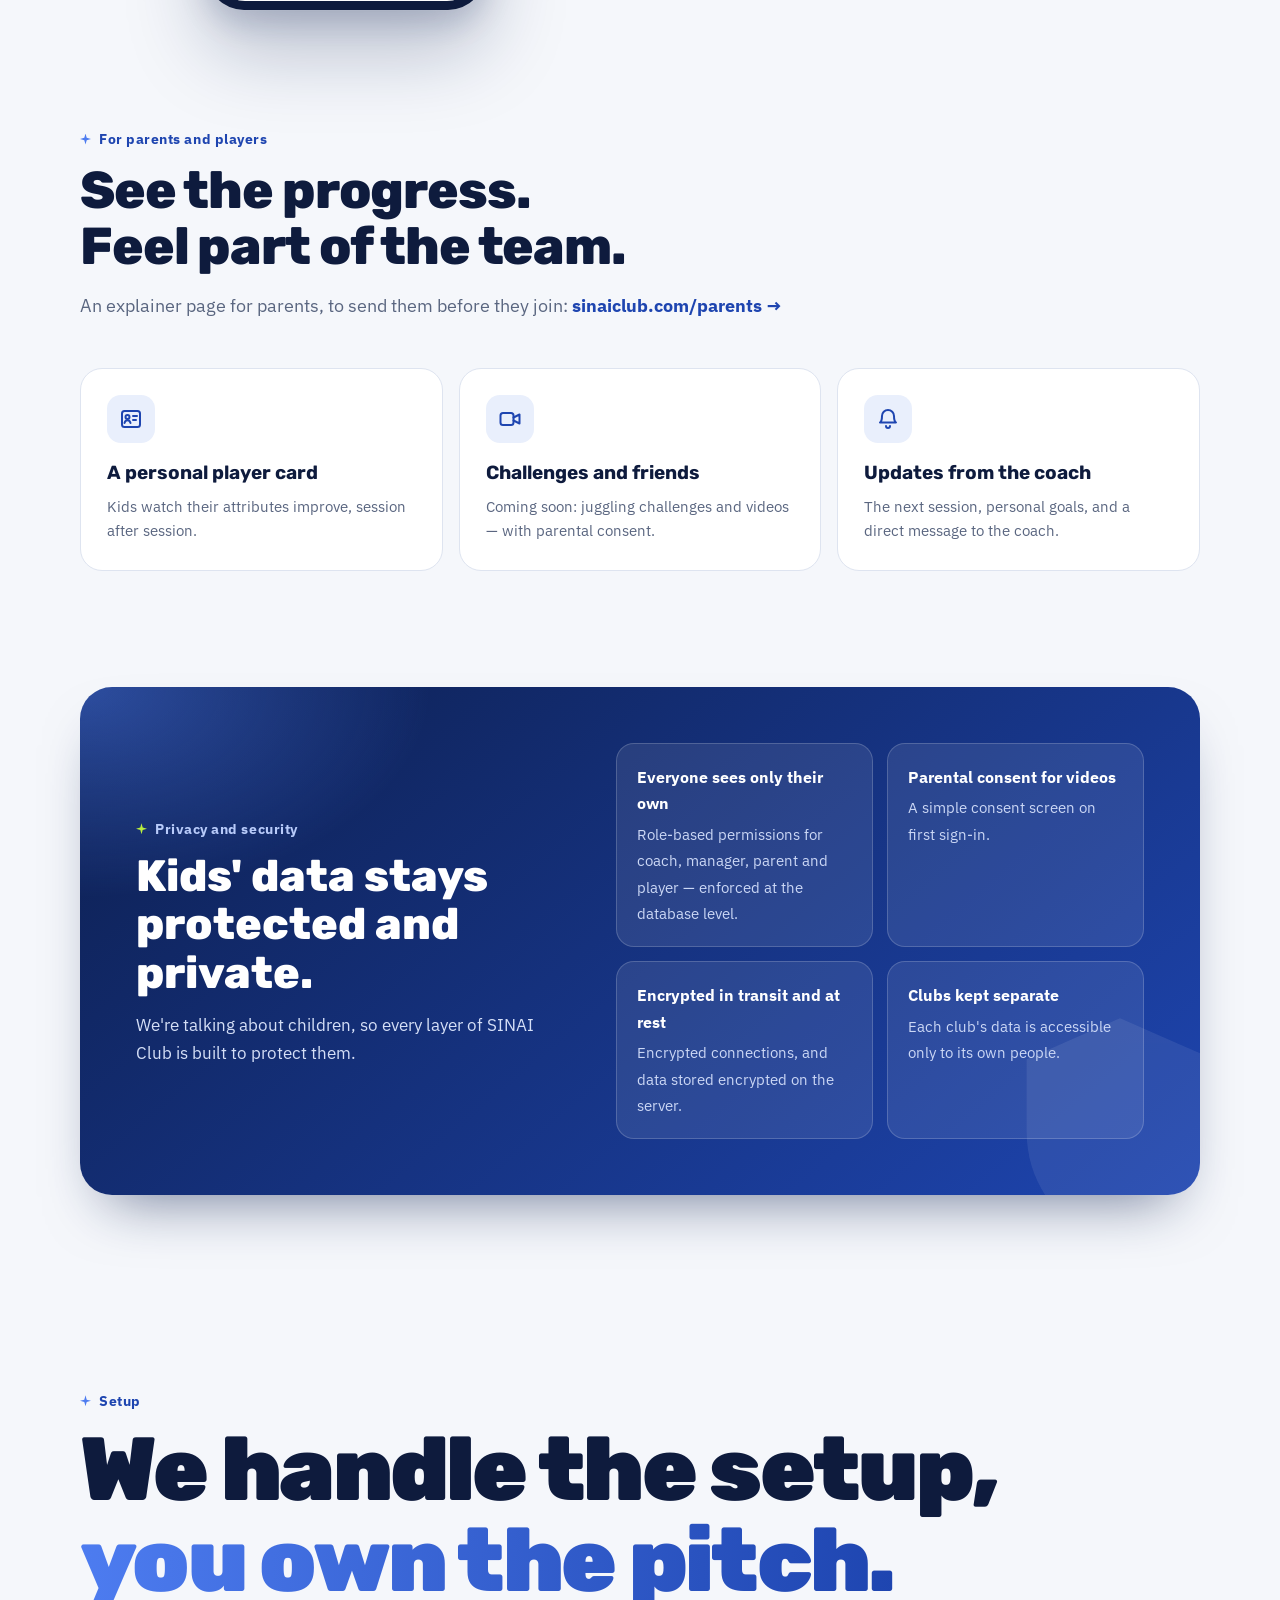
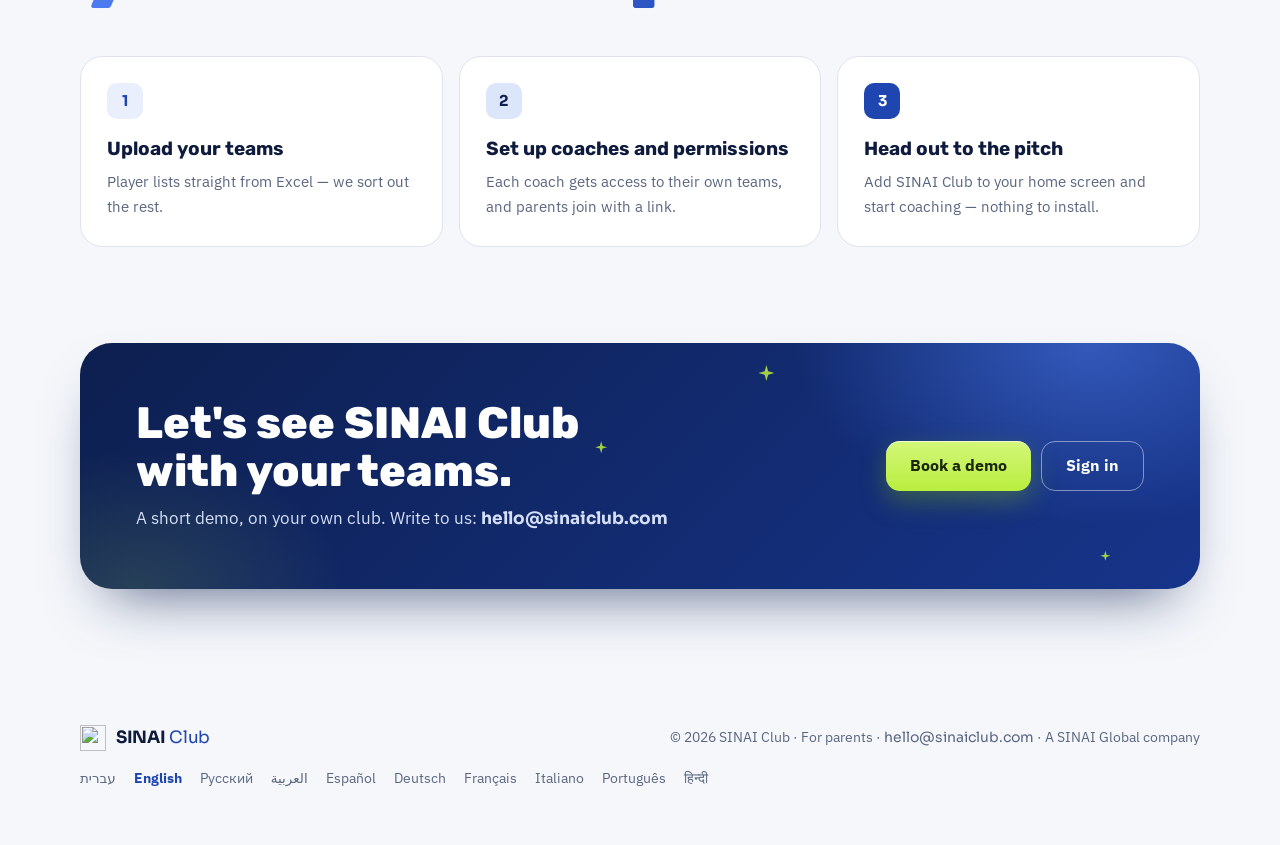
==== commit 4b39b3c5: "Pricing draft: Coach 79 ₪ per team (one coach, any number of teams), Club 129 ₪ per team (manager + " ====
--- a/index.html
+++ b/index.html
@@ -618,6 +618,6 @@
 (function(){var d=document.querySelector('.lng');if(!d)return;document.addEventListener('click',function(e){if(d.open&&!d.contains(e.target))d.open=false});document.addEventListener('keydown',function(e){if(e.key==='Escape'&&d.open){d.open=false;d.querySelector('summary').focus()}})})();
 </script>
 <script src="/assets/currency.js?v=8c642350" defer></script>
-<script src="/assets/pricing.js?v=99849399" defer></script>
+<script src="/assets/pricing.js?v=bbbd358a" defer></script>
 </body>
 </html>
